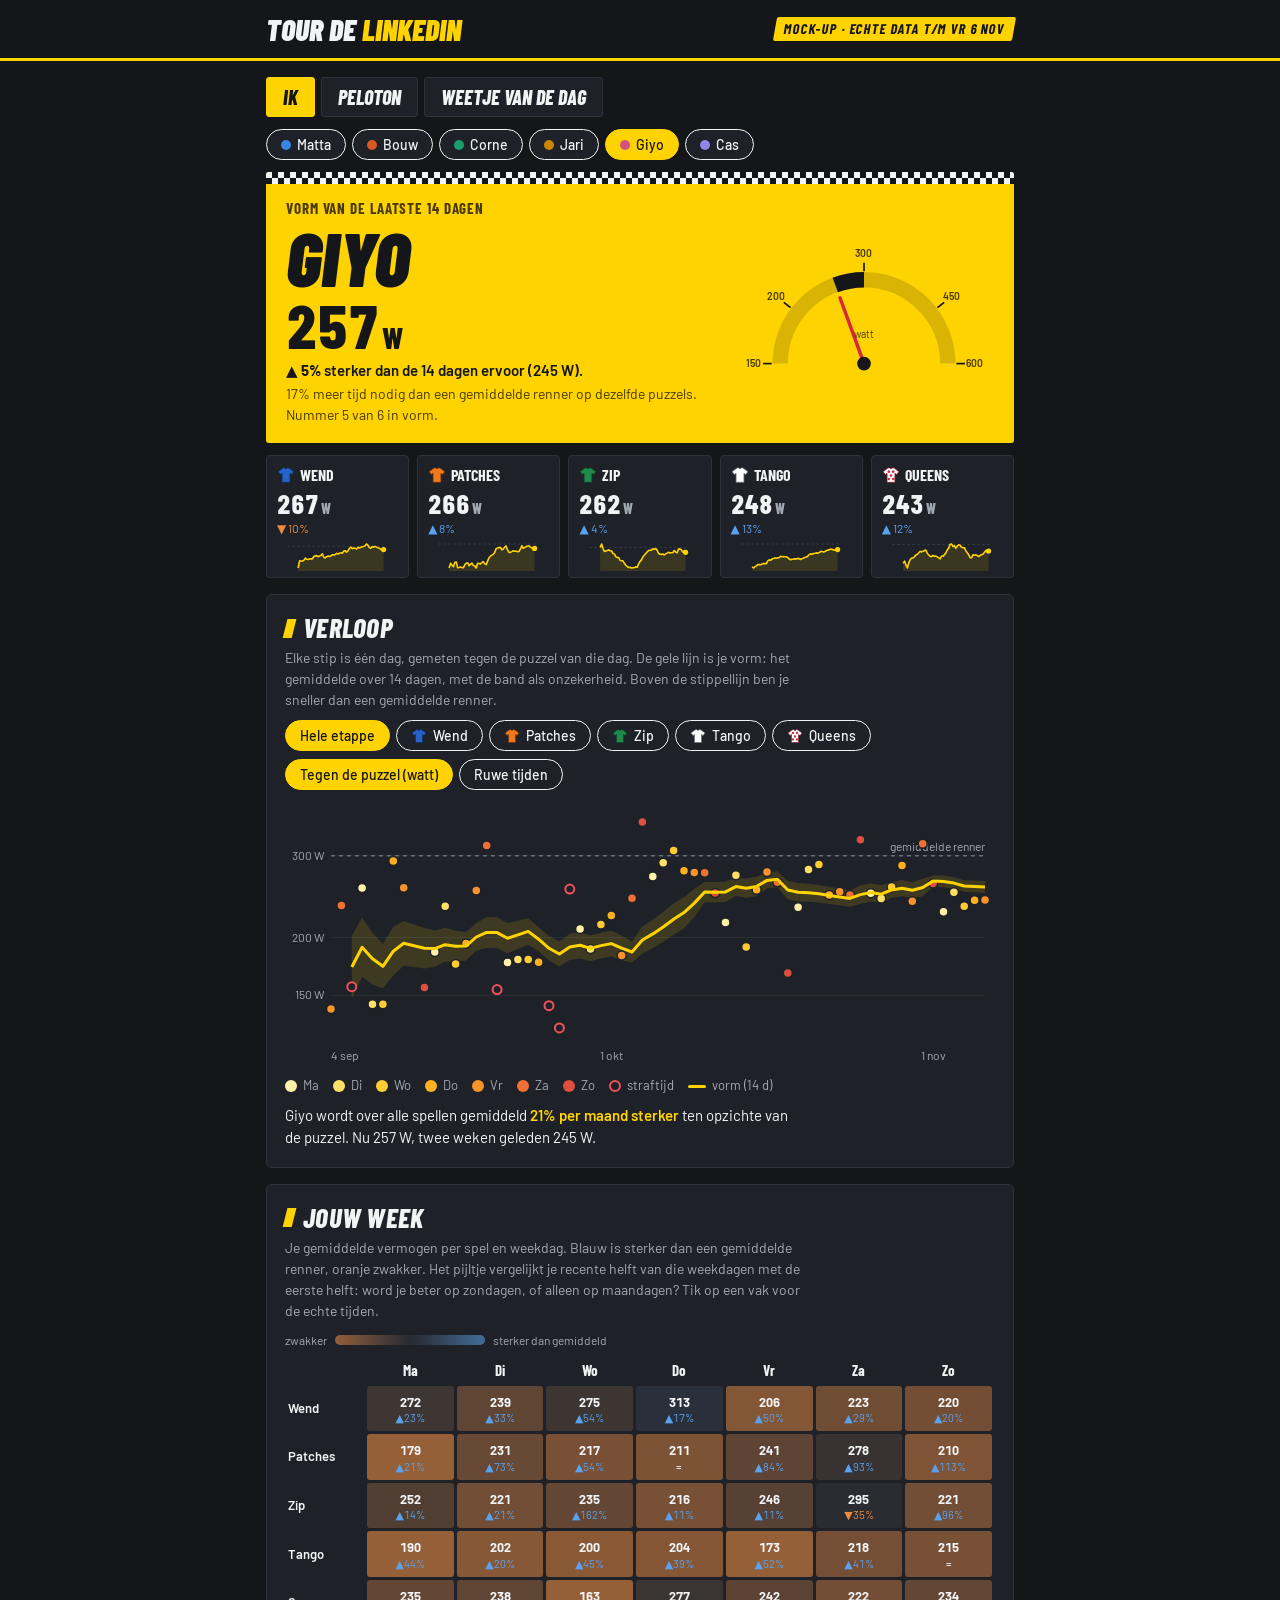
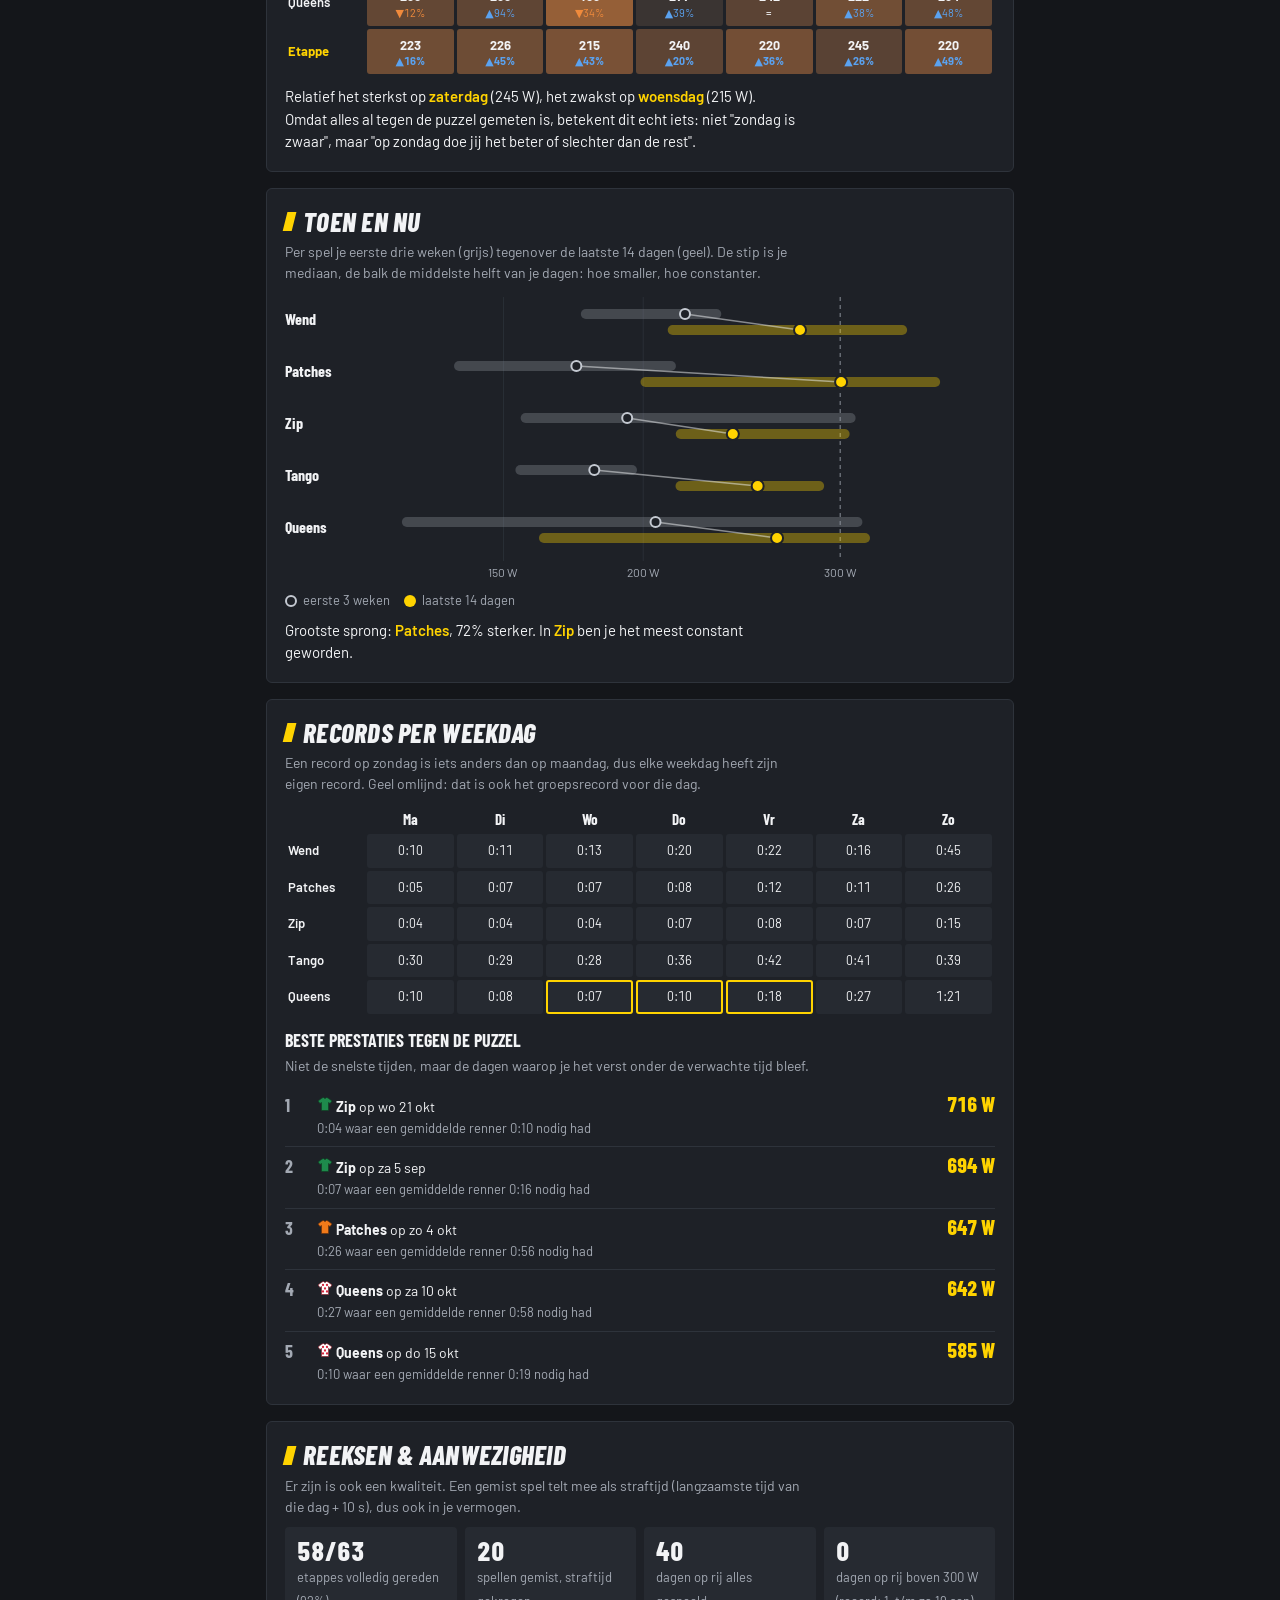
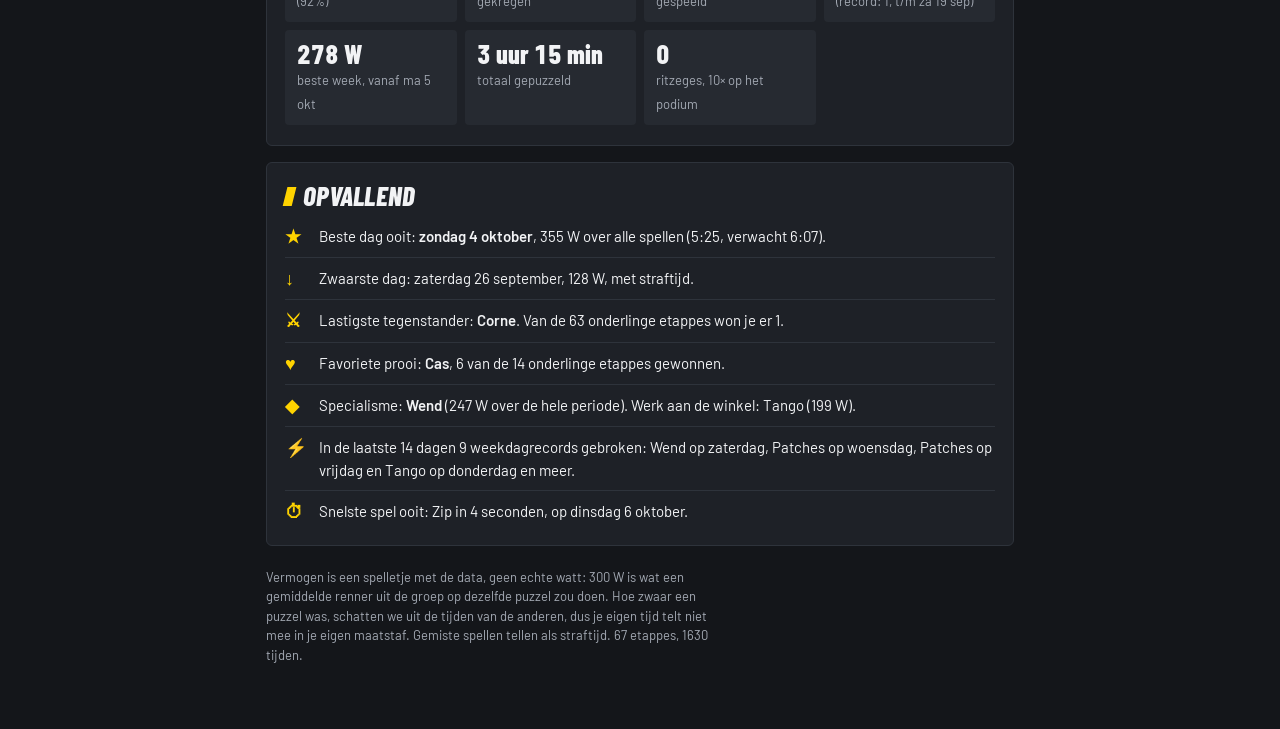
==== docs/mockup-statistieken.html @ a5e5fec1 "Mock-up persoonlijke statistieken en weetje van de dag Klikbare mock-up op de echte scores: vorm teg" ====
<!DOCTYPE html>
<html lang="nl">
<head>
<meta charset="utf-8">
<meta name="viewport" content="width=device-width,initial-scale=1,viewport-fit=cover">
<title>Tour de LinkedIn Statistieken</title>
<meta name="claude:viewport-fit-sides" content="cover">
<link rel="preconnect" href="https://fonts.googleapis.com">
<link rel="preconnect" href="https://fonts.gstatic.com" crossorigin>
<link href="https://fonts.googleapis.com/css2?family=Barlow+Condensed:ital,wght@0,500;0,700;0,800;1,800;1,900&family=Barlow:wght@400;500;600&display=swap" rel="stylesheet">
<style>
/* Layout: tv-uitzending van een grote ronde, één smalle kolom zoals het dashboard; het vermogen (watt) is de rode draad. */
:root{
  --geel:#FFD300; --geel-d:#4A3A00; --geel-zacht:rgba(255,211,0,.16);
  --asfalt:#F2F3F5; --inkt:#14161A; --pagina:#14161A; --wit:#1E2127; --wit-2:#262A31; --lijn:#2E333B; --sub:#A3A9B3;
  --blauw:#5AA2F0; --oranje:#F08A3C; --rood:#F0525A;
  --cond:'Barlow Condensed','Arial Narrow',sans-serif; --tekst:Barlow,system-ui,sans-serif;
  color-scheme:dark;
}
*{box-sizing:border-box}
body{margin:0;background:var(--pagina);color:var(--asfalt);font:16px/1.5 var(--tekst)}
button,select{font:inherit;color:inherit}
:focus-visible{outline:3px solid var(--blauw);outline-offset:2px}
.omroep{background:var(--inkt);border-bottom:3px solid var(--geel)}
.omroep-in,.wrap{max-width:780px;margin:0 auto;padding-left:max(16px,env(safe-area-inset-left,0px));padding-right:max(16px,env(safe-area-inset-right,0px))}
.omroep-in{display:flex;justify-content:space-between;align-items:center;gap:10px;flex-wrap:wrap;padding-block:14px}
.merk{font:900 italic 30px/1 var(--cond);margin:0;text-transform:uppercase}
.merk em{color:var(--geel);font-style:inherit}
.mock{font:700 14px/1 var(--cond);letter-spacing:.06em;text-transform:uppercase;color:var(--inkt);background:var(--geel);padding:5px 9px;border-radius:2px;transform:skewX(-10deg)}
.wrap{padding-block:16px 64px}
.hoofdtabs{display:flex;gap:6px;flex-wrap:wrap;margin-bottom:12px}
.hoofdtabs button{font:800 italic 20px/1 var(--cond);text-transform:uppercase;padding:9px 16px;border-radius:3px;border:1.5px solid var(--lijn);background:var(--wit);cursor:pointer}
.hoofdtabs button[aria-selected="true"]{background:var(--geel);border-color:var(--geel);color:var(--inkt)}
.hoofdtabs button:hover{border-color:var(--geel)}
.tabs{display:flex;gap:6px;flex-wrap:wrap;margin:4px 0 8px}
.tabs button{border:1.5px solid var(--asfalt);background:var(--wit);border-radius:20px;padding:4px 14px;cursor:pointer;font-weight:500;font-size:14px;display:inline-flex;align-items:center;gap:6px}
.tabs button[aria-pressed="true"]{background:var(--geel);border-color:var(--geel);color:var(--inkt)}
.tabs button:hover{border-color:var(--geel)}
.tabs .sw{width:10px;height:10px;border-radius:50%;display:inline-block}
.uitleg{background:var(--wit-2);border-left:4px solid var(--geel);padding:10px 14px;font-size:14px;color:var(--asfalt);margin:0 0 4px;border-radius:0 4px 4px 0}
.uitleg b{color:var(--geel)}
section{background:var(--wit);border:1px solid var(--lijn);border-radius:6px;padding:18px 18px 12px;margin-top:16px;min-width:0}
section h2{font:800 italic 27px/1.05 var(--cond);margin:0 0 6px;text-transform:uppercase;letter-spacing:.01em;text-wrap:balance}
section h2::before{content:"";display:inline-block;width:9px;height:.72em;background:var(--geel);margin-right:9px;transform:skewX(-14deg)}
.toel{color:var(--sub);font-size:14px;margin:0 0 10px;max-width:66ch}
.conclusie{font-size:15px;margin:8px 0 6px;max-width:64ch}
.conclusie b{color:var(--geel);font-weight:600}
.scroll{overflow-x:auto;margin-bottom:8px}
.num{font-variant-numeric:tabular-nums}

/* vermogensmeter */
.hero{background:var(--geel);color:var(--inkt);border-radius:3px;overflow:hidden;margin-top:12px}
.finish{height:12px;background:repeating-conic-gradient(var(--inkt) 0 25%,#F2F3F5 0 50%) 0 0/12px 12px}
.hero-in{display:grid;grid-template-columns:minmax(0,1fr) minmax(0,260px);gap:6px 18px;padding:16px 20px 18px;align-items:center}
.hero .eyebrow{font:700 15px/1.1 var(--cond);letter-spacing:.06em;text-transform:uppercase;margin:0;color:var(--geel-d)}
.hero .naam{font:900 italic clamp(44px,10vw,76px)/.9 var(--cond);text-transform:uppercase;margin:6px 0 4px}
.hero .watt{font:800 clamp(40px,9vw,60px)/1 var(--cond);font-variant-numeric:tabular-nums}
.hero .watt small{font-size:.5em;margin-left:3px}
.hero .delta{font-weight:600;font-size:15px;margin:4px 0 0}
.hero .delta b{font-weight:700}
.hero .rang{font-size:14px;margin:2px 0 0;color:var(--geel-d)}
.meter{width:100%;height:auto;display:block}
.spellen{display:grid;grid-template-columns:repeat(5,minmax(0,1fr));gap:8px;margin-top:12px}
.spelkaart{background:var(--wit);border:1px solid var(--lijn);border-radius:4px;padding:10px 10px 6px;min-width:0;cursor:pointer;text-align:left}
.spelkaart:hover,.spelkaart[aria-pressed="true"]{border-color:var(--geel)}
.spelkaart .sk-kop{display:flex;align-items:center;gap:5px;font:700 16px/1 var(--cond);text-transform:uppercase}
.spelkaart .sk-w{font:800 26px/1.1 var(--cond);font-variant-numeric:tabular-nums;margin-top:6px}
.spelkaart .sk-w small{font-size:14px;color:var(--sub);margin-left:2px}
.spelkaart .sk-d{font-size:12px;color:var(--sub);white-space:nowrap}
.spelkaart svg.spark{display:block;width:100%;height:30px;margin-top:4px}
.op{color:var(--blauw)} .neer{color:var(--oranje)}

/* grafiek */
.grafiek{position:relative}
.grafiek svg{display:block;touch-action:pan-y}
.as text,.grafiek text{font-family:var(--tekst);font-size:12px;fill:var(--sub)}
.legenda{display:flex;flex-wrap:wrap;gap:6px 14px;font-size:13px;margin:8px 0 2px;color:var(--sub)}
.legenda span{display:inline-flex;align-items:center;gap:6px}
.legenda i{display:inline-block;width:12px;height:12px;border-radius:50%}
.legenda i.lijn{width:18px;height:3px;border-radius:2px}
.legenda i.ring{background:transparent;border:2px solid var(--rood)}
.tip{position:fixed;z-index:20;pointer-events:none;background:#0B0C0E;border:1px solid var(--lijn);border-radius:4px;padding:8px 10px;font-size:13px;line-height:1.4;max-width:240px;box-shadow:0 6px 20px rgba(0,0,0,.5)}
.tip b{font-weight:600;color:var(--asfalt)}
.tip .t-k{font:700 15px/1.1 var(--cond);text-transform:uppercase;color:var(--geel);display:block;margin-bottom:2px}
.tip .t-s{color:var(--sub)}

/* tabellen */
.tbl{width:100%;min-width:480px;border-collapse:separate;border-spacing:3px;table-layout:fixed;font-size:13px;font-variant-numeric:tabular-nums}
.tbl th{font:700 15px/1.1 var(--cond);padding:4px 2px;text-align:center}
.tbl th small{display:block;font:400 11px/1.3 var(--tekst);color:var(--sub)}
.tbl td{padding:7px 2px;text-align:center;border-radius:3px;background:var(--wit-2)}
.tbl td:first-child,.tbl th:first-child{text-align:left;width:76px;font-weight:600;background:none;padding-left:0}
.tbl td .pijl{display:block;font-size:11px;line-height:1.1}
.tbl tr.som td{font-weight:700}
.tbl tr.som td:first-child{color:var(--geel)}
.tbl td.ster{box-shadow:inset 0 0 0 2px var(--geel)}
.tbl td.leeg{color:var(--sub);background:transparent}
.schaal{display:flex;align-items:center;gap:8px;font-size:12px;color:var(--sub);margin:4px 0 6px;flex-wrap:wrap}
.schaal .balk{width:150px;height:10px;border-radius:5px;background:linear-gradient(90deg,color-mix(in srgb,var(--oranje) 55%,var(--wit-2)),var(--wit-2),color-mix(in srgb,var(--blauw) 55%,var(--wit-2)))}
.lijst{list-style:none;margin:0;padding:0}
.lijst li{display:grid;grid-template-columns:22px minmax(0,1fr) auto;gap:10px;align-items:baseline;padding:8px 0;border-top:1px solid var(--lijn);font-size:14px}
.lijst li:first-child{border-top:0}
.lijst .pos{font:700 18px/1 var(--cond);color:var(--sub)}
.lijst .w{font:800 20px/1 var(--cond);font-variant-numeric:tabular-nums;color:var(--geel)}
.lijst .s{color:var(--sub);font-size:13px}
.tegels{display:grid;grid-template-columns:repeat(auto-fit,minmax(150px,1fr));gap:8px;margin-bottom:8px}
.tegel{background:var(--wit-2);border-radius:4px;padding:10px 12px}
.tegel b{display:block;font:800 26px/1.05 var(--cond);font-variant-numeric:tabular-nums}
.tegel span{font-size:13px;color:var(--sub)}
.feit{padding:9px 0;border-top:1px solid var(--lijn);font-size:15px;display:grid;grid-template-columns:26px minmax(0,1fr);gap:8px}
.feit:first-of-type{border-top:0}
.feit .ic{font:800 18px/1.3 var(--cond);color:var(--geel)}
.feit b{font-weight:600}

/* peloton */
.vorm-rij{display:grid;grid-template-columns:22px 40px minmax(0,1fr) 110px 74px;gap:10px;align-items:center;padding:8px 0;border-top:1px solid var(--lijn)}
.vorm-rij:first-of-type{border-top:0}
.vorm-rij .pos{font:700 20px/1 var(--cond);color:var(--sub);text-align:center}
.vorm-rij .nm{font-weight:600;min-width:0}
.vorm-rij .nm small{display:block;color:var(--sub);font-weight:400;font-size:12px}
.vorm-rij .w{font:800 22px/1 var(--cond);text-align:right;font-variant-numeric:tabular-nums}
.vorm-rij .w small{display:block;font:500 12px/1.4 var(--tekst)}
.vorm-rij svg{width:110px;height:28px;display:block}
.bib{position:relative;width:40px;height:30px;border-radius:2px;background:#F2F3F5;color:var(--inkt);display:flex;align-items:center;justify-content:center;font:800 18px/1 var(--cond)}
.bib::before,.bib::after{content:"";position:absolute;top:3px;width:3px;height:3px;border-radius:50%;background:#8A9099}
.bib::before{left:3px}.bib::after{right:3px}
.kal{border-spacing:3px;border-collapse:separate;font-size:11px;font-variant-numeric:tabular-nums;margin:0 auto 0 0}
.kal th{font:700 14px/1 var(--cond);color:var(--sub);padding:2px 0;width:60px}
.kal th.wk{width:44px;text-align:left;font:500 11px/1 var(--tekst)}
.kal td{height:30px;text-align:center;border-radius:3px;color:var(--inkt);font-weight:600}
.kal td.x{background:transparent}
.verhuis{display:grid;grid-template-columns:repeat(auto-fit,minmax(200px,1fr));gap:8px}
.verhuis div{background:var(--wit-2);border-radius:4px;padding:10px 12px;font-size:14px}
.verhuis div b{display:block;font:700 17px/1.2 var(--cond);text-transform:uppercase}

/* weetje */
.wnav{display:flex;align-items:center;gap:6px;margin-bottom:12px;flex-wrap:wrap}
.wnav button{width:38px;height:38px;border:1.5px solid var(--asfalt);background:var(--wit);border-radius:4px;cursor:pointer;font-size:20px;line-height:1}
.wnav button:disabled{opacity:.3;cursor:default}
.wnav select{height:38px;border:1.5px solid var(--asfalt);background:var(--wit);border-radius:4px;padding:0 10px;font:700 17px var(--cond);max-width:100%}
.weetje{position:relative;background:var(--inkt);border:1px solid var(--lijn);border-radius:4px;overflow:hidden}
.weetje .w-band{display:flex;align-items:stretch}
.weetje .w-label{background:var(--geel);color:var(--inkt);font:900 italic 18px/1 var(--cond);text-transform:uppercase;padding:9px 18px 8px 16px;clip-path:polygon(0 0,100% 0,calc(100% - 12px) 100%,0 100%);letter-spacing:.03em}
.weetje .w-cat{align-self:center;font:700 14px/1 var(--cond);letter-spacing:.06em;text-transform:uppercase;color:var(--sub);padding:0 12px}
.weetje .w-tekst{font:700 clamp(24px,5.4vw,36px)/1.1 var(--cond);margin:14px 18px 10px;text-wrap:balance}
.weetje .w-tekst b{color:var(--geel);font-weight:800}
.weetje .w-zeld{display:flex;gap:8px;flex-wrap:wrap;margin:0 18px 16px}
.pill{font:700 14px/1 var(--cond);letter-spacing:.04em;text-transform:uppercase;padding:6px 10px;border-radius:20px;border:1.5px solid var(--geel);color:var(--geel)}
.pill.vol{background:var(--geel);color:var(--inkt)}
.zeldmeter{display:flex;gap:2px;align-items:flex-end;height:18px}
.zeldmeter i{width:5px;background:var(--lijn);border-radius:1px}
.zeldmeter i.aan{background:var(--geel)}
.ook{margin-top:12px}
.ook h3{font:700 16px/1 var(--cond);text-transform:uppercase;letter-spacing:.05em;color:var(--sub);margin:0 0 4px}
.cat-tbl{width:100%;border-collapse:collapse;font-size:14px;min-width:440px}
.cat-tbl th{font:700 14px/1.1 var(--cond);text-transform:uppercase;letter-spacing:.04em;color:var(--sub);text-align:left;padding:6px 6px 6px 0;border-bottom:1px solid var(--lijn)}
.cat-tbl td{padding:7px 6px 7px 0;border-bottom:1px solid var(--lijn);vertical-align:top}
.cat-tbl td.n{text-align:right;font-variant-numeric:tabular-nums;white-space:nowrap}
.cat-tbl .groep{font:700 12px/1 var(--cond);text-transform:uppercase;letter-spacing:.05em;color:var(--geel)}
.cat-tbl tr.nooit td{color:var(--sub)}
.huld{display:grid;grid-template-columns:minmax(0,1fr);gap:0;background:#0B0C0E;border-radius:4px;overflow:hidden;margin-top:8px}
.huld .h-baan{height:64px;background:linear-gradient(180deg,#1B1E23,#101215);position:relative}
.huld .h-baan::after{content:"";position:absolute;left:0;right:0;bottom:0;height:8px;background:repeating-conic-gradient(var(--inkt) 0 25%,#F2F3F5 0 50%) 0 0/8px 8px}
.huld .h-in{padding:12px 16px 14px}
.huld .h-k{font:700 13px/1 var(--cond);text-transform:uppercase;letter-spacing:.06em;color:var(--geel);margin:0 0 6px}
.huld p{margin:0;font:700 20px/1.2 var(--cond)}

footer{color:var(--sub);font-size:13px;margin-top:22px;max-width:66ch}
@media (max-width:620px){
  .hero-in{grid-template-columns:1fr}
  .meter{max-width:280px}
  .spellen{grid-template-columns:repeat(3,minmax(0,1fr))}
  .vorm-rij{grid-template-columns:22px 40px minmax(0,1fr) 64px}
  .vorm-rij svg{display:none}
}
@media (prefers-reduced-motion:no-preference){
  .teken{stroke-dasharray:1;stroke-dashoffset:1;animation:teken 1.1s ease-out .1s forwards}
  @keyframes teken{to{stroke-dashoffset:0}}
}
</style>

<header class="omroep"><div class="omroep-in"><p class="merk">Tour de <em>LinkedIn</em></p><span class="mock" id="mockLabel">Mock-up</span></div></header>
<div class="wrap">
  <nav class="hoofdtabs" role="tablist" aria-label="Onderdeel">
    <button role="tab" data-tab="ik" aria-selected="true">Ik</button>
    <button role="tab" data-tab="peloton" aria-selected="false">Peloton</button>
    <button role="tab" data-tab="weetje" aria-selected="false">Weetje van de dag</button>
  </nav>

  <div id="v-ik">
    <div class="tabs" id="spelerKeus" role="group" aria-label="Kies renner"></div>
    <div class="hero" id="hero"></div>
    <div class="spellen" id="spelKaarten"></div>
    <section id="s-verloop"></section>
    <section id="s-week"></section>
    <section id="s-toen"></section>
    <section id="s-records"></section>
    <section id="s-reeksen"></section>
    <section id="s-opvallend"></section>
  </div>

  <div id="v-peloton" hidden>
    <section id="p-vorm"></section>
    <section id="p-kal"></section>
    <section id="p-verhuis"></section>
  </div>

  <div id="v-weetje" hidden>
    <p class="uitleg">Dit komt op de <b>Tour-pagina</b> naast de uitslag van de dag, en als laatste scène van de huldiging. Blader door de etappes om te zien wat er elke dag uit was gekomen.</p>
    <section id="w-dag"></section>
    <section id="w-cat"></section>
  </div>

  <footer id="voet"></footer>
</div>
<div class="tip" id="tip" hidden></div>

<script type="text/plain" id="scores">Datum,Speler,Spel,Tijd,IngevoerdOp
2026-08-31,Matta,Wend,6,
2026-08-31,Bouw,Wend,7,
2026-08-31,Corne,Wend,11,
2026-08-31,Jari,Wend,17,
2026-08-31,Matta,Zip,4,
2026-08-31,Bouw,Zip,5,
2026-08-31,Corne,Zip,5,
2026-08-31,Jari,Zip,7,
2026-08-31,Matta,Patches,8,
2026-08-31,Bouw,Patches,3,
2026-08-31,Corne,Patches,4,
2026-08-31,Jari,Patches,7,
2026-08-31,Matta,Tango,33,
2026-08-31,Bouw,Tango,33,
2026-08-31,Corne,Tango,26,
2026-08-31,Jari,Tango,47,
2026-08-31,Matta,Queens,16,
2026-08-31,Bouw,Queens,7,
2026-08-31,Corne,Queens,7,
2026-08-31,Jari,Queens,9,
2026-09-01,Matta,Wend,13,
2026-09-01,Bouw,Wend,11,
2026-09-01,Corne,Wend,13,
2026-09-01,Jari,Wend,23,
2026-09-01,Matta,Zip,8,
2026-09-01,Bouw,Zip,7,
2026-09-01,Corne,Zip,8,
2026-09-01,Jari,Zip,7,
2026-09-01,Matta,Patches,3,
2026-09-01,Bouw,Patches,4,
2026-09-01,Corne,Patches,4,
2026-09-01,Jari,Patches,4,
2026-09-01,Matta,Tango,27,
2026-09-01,Bouw,Tango,30,
2026-09-01,Corne,Tango,31,
2026-09-01,Jari,Tango,74,
2026-09-01,Matta,Queens,37,
2026-09-01,Bouw,Queens,6,
2026-09-01,Corne,Queens,12,
2026-09-01,Jari,Queens,11,
2026-09-02,Matta,Wend,22,
2026-09-02,Bouw,Wend,16,
2026-09-02,Corne,Wend,32,
2026-09-02,Jari,Wend,47,
2026-09-02,Matta,Zip,23,
2026-09-02,Bouw,Zip,7,
2026-09-02,Corne,Zip,18,
2026-09-02,Jari,Zip,13,
2026-09-02,Matta,Patches,10,
2026-09-02,Bouw,Patches,8,
2026-09-02,Corne,Patches,6,
2026-09-02,Jari,Patches,15,
2026-09-02,Matta,Tango,20,
2026-09-02,Bouw,Tango,33,
2026-09-02,Corne,Tango,24,
2026-09-02,Jari,Tango,45,
2026-09-02,Matta,Queens,23,
2026-09-02,Bouw,Queens,18,
2026-09-02,Corne,Queens,18,
2026-09-02,Jari,Queens,27,
2026-09-03,Matta,Wend,35,
2026-09-03,Bouw,Wend,90,
2026-09-03,Corne,Wend,49,
2026-09-03,Jari,Wend,13,
2026-09-03,Matta,Zip,12,
2026-09-03,Bouw,Zip,8,
2026-09-03,Corne,Zip,16,
2026-09-03,Jari,Zip,11,
2026-09-03,Matta,Patches,12,
2026-09-03,Bouw,Patches,12,
2026-09-03,Corne,Patches,18,
2026-09-03,Jari,Patches,124,
2026-09-03,Matta,Tango,54,
2026-09-03,Bouw,Tango,37,
2026-09-03,Corne,Tango,31,
2026-09-03,Jari,Tango,49,
2026-09-03,Matta,Queens,57,
2026-09-03,Bouw,Queens,62,
2026-09-03,Corne,Queens,24,
2026-09-03,Jari,Queens,11,
2026-09-04,Matta,Wend,47,
2026-09-04,Bouw,Wend,15,
2026-09-04,Corne,Wend,51,
2026-09-04,Jari,Wend,40,
2026-09-04,Giyo,Wend,123,
2026-09-04,Matta,Zip,6,
2026-09-04,Bouw,Zip,28,
2026-09-04,Corne,Zip,23,
2026-09-04,Jari,Zip,17,
2026-09-04,Giyo,Zip,11,
2026-09-04,Matta,Patches,20,
2026-09-04,Bouw,Patches,17,
2026-09-04,Corne,Patches,14,
2026-09-04,Jari,Patches,33,
2026-09-04,Giyo,Patches,54,
2026-09-04,Matta,Tango,58,
2026-09-04,Bouw,Tango,54,
2026-09-04,Corne,Tango,23,
2026-09-04,Jari,Tango,50,
2026-09-04,Giyo,Tango,233,
2026-09-04,Matta,Queens,43,
2026-09-04,Bouw,Queens,19,
2026-09-04,Corne,Queens,40,
2026-09-04,Jari,Queens,41,
2026-09-04,Giyo,Queens,65,
2026-09-05,Matta,Wend,25,
2026-09-05,Bouw,Wend,26,
2026-09-05,Corne,Wend,16,
2026-09-05,Jari,Wend,61,
2026-09-05,Giyo,Wend,53,
2026-09-05,Matta,Zip,16,
2026-09-05,Bouw,Zip,7,
2026-09-05,Corne,Zip,11,
2026-09-05,Jari,Zip,44,
2026-09-05,Giyo,Zip,7,
2026-09-05,Matta,Patches,26,
2026-09-05,Bouw,Patches,84,
2026-09-05,Corne,Patches,23,
2026-09-05,Jari,Patches,106,
2026-09-05,Giyo,Patches,75,
2026-09-05,Matta,Tango,106,
2026-09-05,Bouw,Tango,105,
2026-09-05,Corne,Tango,25,
2026-09-05,Jari,Tango,45,
2026-09-05,Giyo,Tango,117,
2026-09-05,Matta,Queens,83,
2026-09-05,Bouw,Queens,25,
2026-09-05,Corne,Queens,41,
2026-09-05,Jari,Queens,51,
2026-09-05,Giyo,Queens,91,
2026-09-06,Matta,Wend,70,
2026-09-06,Bouw,Wend,109,
2026-09-06,Corne,Wend,55,
2026-09-06,Jari,Wend,55,
2026-09-06,Matta,Zip,20,
2026-09-06,Bouw,Zip,23,
2026-09-06,Corne,Zip,12,
2026-09-06,Jari,Zip,85,
2026-09-06,Matta,Patches,41,
2026-09-06,Bouw,Patches,47,
2026-09-06,Corne,Patches,24,
2026-09-06,Jari,Patches,85,
2026-09-06,Matta,Tango,50,
2026-09-06,Bouw,Tango,44,
2026-09-06,Corne,Tango,61,
2026-09-06,Jari,Tango,67,
2026-09-06,Matta,Queens,158,
2026-09-06,Bouw,Queens,52,
2026-09-06,Corne,Queens,61,
2026-09-06,Jari,Queens,82,
2026-09-07,Matta,Wend,16,
2026-09-07,Bouw,Wend,29,
2026-09-07,Corne,Wend,33,
2026-09-07,Jari,Wend,16,
2026-09-07,Giyo,Wend,19,
2026-09-07,Matta,Zip,15,
2026-09-07,Bouw,Zip,37,
2026-09-07,Corne,Zip,12,
2026-09-07,Jari,Zip,29,
2026-09-07,Giyo,Zip,15,
2026-09-07,Matta,Patches,22,
2026-09-07,Bouw,Patches,8,
2026-09-07,Corne,Patches,6,
2026-09-07,Jari,Patches,18,
2026-09-07,Giyo,Patches,15,
2026-09-07,Matta,Tango,33,
2026-09-07,Bouw,Tango,31,
2026-09-07,Corne,Tango,23,
2026-09-07,Jari,Tango,32,
2026-09-07,Giyo,Tango,85,
2026-09-07,Matta,Queens,15,
2026-09-07,Bouw,Queens,7,
2026-09-07,Corne,Queens,9,
2026-09-07,Jari,Queens,39,
2026-09-07,Giyo,Queens,21,
2026-09-08,Matta,Wend,27,
2026-09-08,Bouw,Wend,25,
2026-09-08,Corne,Wend,17,
2026-09-08,Jari,Wend,29,
2026-09-08,Giyo,Wend,44,
2026-09-08,Matta,Zip,5,
2026-09-08,Bouw,Zip,9,
2026-09-08,Corne,Zip,5,
2026-09-08,Jari,Zip,27,
2026-09-08,Giyo,Zip,16,
2026-09-08,Matta,Patches,11,
2026-09-08,Bouw,Patches,7,
2026-09-08,Corne,Patches,37,
2026-09-08,Jari,Patches,19,
2026-09-08,Giyo,Patches,37,
2026-09-08,Matta,Tango,35,
2026-09-08,Bouw,Tango,27,
2026-09-08,Corne,Tango,71,
2026-09-08,Jari,Tango,44,
2026-09-08,Giyo,Tango,85,
2026-09-08,Matta,Queens,17,
2026-09-08,Bouw,Queens,8,
2026-09-08,Corne,Queens,11,
2026-09-08,Jari,Queens,11,
2026-09-08,Giyo,Queens,41,
2026-09-09,Matta,Wend,27,
2026-09-09,Bouw,Wend,25,
2026-09-09,Corne,Wend,17,
2026-09-09,Jari,Wend,29,
2026-09-09,Giyo,Wend,44,
2026-09-09,Matta,Zip,5,
2026-09-09,Bouw,Zip,9,
2026-09-09,Corne,Zip,5,
2026-09-09,Jari,Zip,27,
2026-09-09,Giyo,Zip,16,
2026-09-09,Matta,Patches,11,
2026-09-09,Bouw,Patches,7,
2026-09-09,Corne,Patches,37,
2026-09-09,Jari,Patches,19,
2026-09-09,Giyo,Patches,37,
2026-09-09,Matta,Tango,35,
2026-09-09,Bouw,Tango,27,
2026-09-09,Corne,Tango,71,
2026-09-09,Jari,Tango,44,
2026-09-09,Giyo,Tango,85,
2026-09-09,Matta,Queens,17,
2026-09-09,Bouw,Queens,8,
2026-09-09,Corne,Queens,11,
2026-09-09,Jari,Queens,11,
2026-09-09,Giyo,Queens,41,
2026-09-10,Matta,Wend,33,
2026-09-10,Bouw,Wend,18,
2026-09-10,Corne,Wend,40,
2026-09-10,Jari,Wend,22,
2026-09-10,Giyo,Wend,39,
2026-09-10,Matta,Zip,7,
2026-09-10,Bouw,Zip,5,
2026-09-10,Corne,Zip,6,
2026-09-10,Jari,Zip,8,
2026-09-10,Giyo,Zip,7,
2026-09-10,Matta,Patches,13,
2026-09-10,Bouw,Patches,21,
2026-09-10,Corne,Patches,13,
2026-09-10,Jari,Patches,13,
2026-09-10,Giyo,Patches,13,
2026-09-10,Matta,Tango,46,
2026-09-10,Bouw,Tango,31,
2026-09-10,Corne,Tango,66,
2026-09-10,Jari,Tango,43,
2026-09-10,Giyo,Tango,80,
2026-09-10,Matta,Queens,25,
2026-09-10,Bouw,Queens,27,
2026-09-10,Corne,Queens,12,
2026-09-10,Jari,Queens,11,
2026-09-10,Giyo,Queens,12,
2026-09-11,Matta,Wend,33,
2026-09-11,Bouw,Wend,11,
2026-09-11,Corne,Wend,28,
2026-09-11,Jari,Wend,26,
2026-09-11,Giyo,Wend,22,
2026-09-11,Matta,Zip,18,
2026-09-11,Bouw,Zip,13,
2026-09-11,Corne,Zip,18,
2026-09-11,Jari,Zip,30,
2026-09-11,Giyo,Zip,20,
2026-09-11,Matta,Patches,26,
2026-09-11,Bouw,Patches,13,
2026-09-11,Corne,Patches,15,
2026-09-11,Jari,Patches,44,
2026-09-11,Giyo,Patches,37,
2026-09-11,Matta,Tango,51,
2026-09-11,Bouw,Tango,41,
2026-09-11,Corne,Tango,33,
2026-09-11,Jari,Tango,75,
2026-09-11,Giyo,Tango,108,
2026-09-11,Matta,Queens,34,
2026-09-11,Bouw,Queens,29,
2026-09-11,Corne,Queens,35,
2026-09-11,Jari,Queens,45,
2026-09-11,Giyo,Queens,30,
2026-09-13,Matta,Wend,81,
2026-09-13,Bouw,Wend,34,
2026-09-13,Corne,Wend,45,
2026-09-13,Jari,Wend,96,
2026-09-13,Giyo,Wend,127,
2026-09-13,Matta,Zip,29,
2026-09-13,Bouw,Zip,6,
2026-09-13,Corne,Zip,23,
2026-09-13,Jari,Zip,28,
2026-09-13,Giyo,Zip,17,
2026-09-13,Matta,Patches,30,
2026-09-13,Bouw,Patches,13,
2026-09-13,Corne,Patches,24,
2026-09-13,Jari,Patches,14,
2026-09-13,Giyo,Patches,132,
2026-09-13,Matta,Tango,73,
2026-09-13,Bouw,Tango,56,
2026-09-13,Corne,Tango,34,
2026-09-13,Jari,Tango,50,
2026-09-13,Giyo,Tango,122,
2026-09-13,Matta,Queens,87,
2026-09-13,Bouw,Queens,159,
2026-09-13,Corne,Queens,70,
2026-09-13,Jari,Queens,94,
2026-09-13,Giyo,Queens,114,
2026-09-14,Matta,Wend,13,
2026-09-14,Bouw,Wend,9,
2026-09-14,Corne,Wend,12,
2026-09-14,Jari,Wend,6,
2026-09-14,Giyo,Wend,18,
2026-09-14,Matta,Zip,4,
2026-09-14,Bouw,Zip,5,
2026-09-14,Corne,Zip,5,
2026-09-14,Jari,Zip,5,
2026-09-14,Giyo,Zip,7,
2026-09-14,Matta,Patches,7,
2026-09-14,Bouw,Patches,5,
2026-09-14,Corne,Patches,7,
2026-09-14,Jari,Patches,7,
2026-09-14,Giyo,Patches,12,
2026-09-14,Matta,Tango,25,
2026-09-14,Bouw,Tango,26,
2026-09-14,Corne,Tango,22,
2026-09-14,Jari,Tango,48,
2026-09-14,Giyo,Tango,53,
2026-09-14,Matta,Queens,11,
2026-09-14,Bouw,Queens,6,
2026-09-14,Corne,Queens,8,
2026-09-14,Jari,Queens,7,
2026-09-14,Giyo,Queens,13,
2026-09-15,Matta,Wend,17,
2026-09-15,Bouw,Wend,14,
2026-09-15,Corne,Wend,25,
2026-09-15,Jari,Wend,12,
2026-09-15,Giyo,Wend,22,
2026-09-15,Matta,Zip,10,
2026-09-15,Bouw,Zip,9,
2026-09-15,Corne,Zip,10,
2026-09-15,Jari,Zip,13,
2026-09-15,Giyo,Zip,12,
2026-09-15,Matta,Patches,14,
2026-09-15,Bouw,Patches,9,
2026-09-15,Corne,Patches,8,
2026-09-15,Jari,Patches,11,
2026-09-15,Giyo,Patches,18,
2026-09-15,Matta,Tango,32,
2026-09-15,Bouw,Tango,49,
2026-09-15,Corne,Tango,32,
2026-09-15,Jari,Tango,52,
2026-09-15,Giyo,Tango,76,
2026-09-15,Matta,Queens,12,
2026-09-15,Bouw,Queens,7,
2026-09-15,Corne,Queens,9,
2026-09-15,Jari,Queens,20,
2026-09-15,Giyo,Queens,11,
2026-09-16,Matta,Wend,30,
2026-09-16,Bouw,Wend,20,
2026-09-16,Corne,Wend,26,
2026-09-16,Jari,Wend,47,
2026-09-16,Giyo,Wend,47,
2026-09-16,Matta,Zip,4,
2026-09-16,Bouw,Zip,3,
2026-09-16,Corne,Zip,4,
2026-09-16,Jari,Zip,6,
2026-09-16,Giyo,Zip,12,
2026-09-16,Matta,Patches,7,
2026-09-16,Bouw,Patches,7,
2026-09-16,Corne,Patches,12,
2026-09-16,Jari,Patches,16,
2026-09-16,Giyo,Patches,24,
2026-09-16,Matta,Tango,37,
2026-09-16,Bouw,Tango,29,
2026-09-16,Corne,Tango,30,
2026-09-16,Jari,Tango,63,
2026-09-16,Giyo,Tango,83,
2026-09-16,Matta,Queens,7,
2026-09-16,Bouw,Queens,7,
2026-09-16,Corne,Queens,7,
2026-09-16,Jari,Queens,14,
2026-09-16,Giyo,Queens,7,
2026-09-17,Matta,Wend,26,
2026-09-17,Bouw,Wend,38,
2026-09-17,Corne,Wend,47,
2026-09-17,Jari,Wend,88,
2026-09-17,Giyo,Wend,74,
2026-09-17,Matta,Zip,9,
2026-09-17,Bouw,Zip,15,
2026-09-17,Corne,Zip,11,
2026-09-17,Jari,Zip,29,
2026-09-17,Giyo,Zip,21,
2026-09-17,Matta,Patches,10,
2026-09-17,Bouw,Patches,10,
2026-09-17,Corne,Patches,12,
2026-09-17,Jari,Patches,29,
2026-09-17,Giyo,Patches,28,
2026-09-17,Matta,Tango,54,
2026-09-17,Bouw,Tango,23,
2026-09-17,Corne,Tango,20,
2026-09-17,Jari,Tango,40,
2026-09-17,Giyo,Tango,69,
2026-09-17,Matta,Queens,34,
2026-09-17,Bouw,Queens,13,
2026-09-17,Corne,Queens,28,
2026-09-17,Jari,Queens,30,
2026-09-17,Giyo,Queens,29,
2026-09-18,Matta,Wend,36,
2026-09-18,Bouw,Wend,28,
2026-09-18,Corne,Wend,39,
2026-09-18,Jari,Wend,60,
2026-09-18,Giyo,Wend,48,
2026-09-18,Matta,Zip,4,
2026-09-18,Bouw,Zip,3,
2026-09-18,Corne,Zip,4,
2026-09-18,Jari,Zip,7,
2026-09-18,Giyo,Zip,8,
2026-09-18,Matta,Patches,27,
2026-09-18,Bouw,Patches,15,
2026-09-18,Corne,Patches,25,
2026-09-18,Jari,Patches,25,
2026-09-18,Giyo,Patches,22,
2026-09-18,Matta,Tango,37,
2026-09-18,Bouw,Tango,54,
2026-09-18,Corne,Tango,26,
2026-09-18,Jari,Tango,61,
2026-09-18,Giyo,Tango,64,
2026-09-18,Matta,Queens,79,
2026-09-18,Bouw,Queens,130,
2026-09-18,Corne,Queens,51,
2026-09-18,Jari,Queens,31,
2026-09-18,Giyo,Queens,63,
2026-09-19,Matta,Wend,51,
2026-09-19,Bouw,Wend,33,
2026-09-19,Corne,Wend,25,
2026-09-19,Jari,Wend,53,
2026-09-19,Giyo,Wend,55,
2026-09-19,Matta,Zip,36,
2026-09-19,Bouw,Zip,90,
2026-09-19,Corne,Zip,15,
2026-09-19,Jari,Zip,14,
2026-09-19,Giyo,Zip,18,
2026-09-19,Matta,Patches,60,
2026-09-19,Bouw,Patches,30,
2026-09-19,Corne,Patches,35,
2026-09-19,Jari,Patches,28,
2026-09-19,Giyo,Patches,33,
2026-09-19,Matta,Tango,38,
2026-09-19,Bouw,Tango,71,
2026-09-19,Corne,Tango,26,
2026-09-19,Jari,Tango,74,
2026-09-19,Giyo,Tango,63,
2026-09-19,Matta,Queens,70,
2026-09-19,Bouw,Queens,25,
2026-09-19,Corne,Queens,39,
2026-09-19,Jari,Queens,62,
2026-09-19,Giyo,Queens,47,
2026-09-20,Matta,Wend,74,
2026-09-20,Bouw,Wend,60,
2026-09-20,Corne,Wend,82,
2026-09-20,Jari,Wend,109,
2026-09-20,Giyo,Wend,118,
2026-09-20,Matta,Zip,12,
2026-09-20,Bouw,Zip,8,
2026-09-20,Corne,Zip,11,
2026-09-20,Jari,Zip,26,
2026-09-20,Giyo,Zip,46,
2026-09-20,Matta,Patches,16,
2026-09-20,Bouw,Patches,22,
2026-09-20,Corne,Patches,18,
2026-09-20,Jari,Patches,44,
2026-09-20,Giyo,Patches,42,
2026-09-20,Matta,Tango,43,
2026-09-20,Bouw,Tango,33,
2026-09-20,Corne,Tango,24,
2026-09-20,Jari,Tango,42,
2026-09-20,Matta,Queens,111,
2026-09-20,Bouw,Queens,55,
2026-09-20,Corne,Queens,85,
2026-09-20,Jari,Queens,91,
2026-09-20,Giyo,Queens,215,
2026-09-21,Matta,Wend,30,
2026-09-21,Bouw,Wend,9,
2026-09-21,Corne,Wend,24,
2026-09-21,Jari,Wend,24,
2026-09-21,Giyo,Wend,27,
2026-09-21,Matta,Zip,4,
2026-09-21,Bouw,Zip,5,
2026-09-21,Corne,Zip,4,
2026-09-21,Jari,Zip,5,
2026-09-21,Giyo,Zip,10,
2026-09-21,Matta,Patches,4,
2026-09-21,Bouw,Patches,11,
2026-09-21,Corne,Patches,11,
2026-09-21,Jari,Patches,6,
2026-09-21,Giyo,Patches,24,
2026-09-21,Matta,Tango,43,
2026-09-21,Bouw,Tango,24,
2026-09-21,Corne,Tango,25,
2026-09-21,Jari,Tango,44,
2026-09-21,Giyo,Tango,57,
2026-09-21,Matta,Queens,13,
2026-09-21,Bouw,Queens,9,
2026-09-21,Corne,Queens,11,
2026-09-21,Jari,Queens,18,
2026-09-21,Giyo,Queens,14,
2026-09-22,Matta,Wend,31,
2026-09-22,Bouw,Wend,13,
2026-09-22,Corne,Wend,40,
2026-09-22,Jari,Wend,22,
2026-09-22,Giyo,Wend,33,
2026-09-22,Matta,Zip,16,
2026-09-22,Bouw,Zip,23,
2026-09-22,Corne,Zip,6,
2026-09-22,Jari,Zip,15,
2026-09-22,Giyo,Zip,26,
2026-09-22,Matta,Patches,17,
2026-09-22,Bouw,Patches,8,
2026-09-22,Corne,Patches,12,
2026-09-22,Jari,Patches,13,
2026-09-22,Giyo,Patches,18,
2026-09-22,Matta,Tango,22,
2026-09-22,Bouw,Tango,32,
2026-09-22,Corne,Tango,42,
2026-09-22,Jari,Tango,32,
2026-09-22,Giyo,Tango,53,
2026-09-22,Matta,Queens,21,
2026-09-22,Bouw,Queens,9,
2026-09-22,Corne,Queens,17,
2026-09-22,Jari,Queens,14,
2026-09-22,Giyo,Queens,40,
2026-09-23,Matta,Wend,31,
2026-09-23,Bouw,Wend,13,
2026-09-23,Corne,Wend,40,
2026-09-23,Jari,Wend,22,
2026-09-23,Giyo,Wend,33,
2026-09-23,Matta,Zip,16,
2026-09-23,Bouw,Zip,23,
2026-09-23,Corne,Zip,6,
2026-09-23,Jari,Zip,15,
2026-09-23,Giyo,Zip,26,
2026-09-23,Matta,Patches,17,
2026-09-23,Bouw,Patches,8,
2026-09-23,Corne,Patches,12,
2026-09-23,Jari,Patches,13,
2026-09-23,Giyo,Patches,18,
2026-09-23,Matta,Tango,22,
2026-09-23,Bouw,Tango,32,
2026-09-23,Corne,Tango,42,
2026-09-23,Jari,Tango,32,
2026-09-23,Giyo,Tango,53,
2026-09-23,Matta,Queens,21,
2026-09-23,Bouw,Queens,9,
2026-09-23,Corne,Queens,17,
2026-09-23,Jari,Queens,14,
2026-09-23,Giyo,Queens,40,
2026-09-24,Matta,Wend,48,
2026-09-24,Bouw,Wend,49,
2026-09-24,Corne,Wend,51,
2026-09-24,Jari,Wend,41,
2026-09-24,Giyo,Wend,33,
2026-09-24,Matta,Zip,5,
2026-09-24,Bouw,Zip,5,
2026-09-24,Corne,Zip,5,
2026-09-24,Jari,Zip,7,
2026-09-24,Giyo,Zip,14,
2026-09-24,Matta,Patches,18,
2026-09-24,Bouw,Patches,30,
2026-09-24,Corne,Patches,21,
2026-09-24,Jari,Patches,10,
2026-09-24,Giyo,Patches,37,
2026-09-24,Matta,Tango,29,
2026-09-24,Bouw,Tango,31,
2026-09-24,Corne,Tango,22,
2026-09-24,Jari,Tango,47,
2026-09-24,Giyo,Tango,56,
2026-09-24,Matta,Queens,52,
2026-09-24,Bouw,Queens,29,
2026-09-24,Corne,Queens,49,
2026-09-24,Jari,Queens,18,
2026-09-24,Giyo,Queens,100,
2026-09-25,Matta,Wend,41,
2026-09-25,Bouw,Wend,57,
2026-09-25,Corne,Wend,42,
2026-09-25,Jari,Wend,48,
2026-09-25,Giyo,Wend,200,
2026-09-25,Matta,Zip,18,
2026-09-25,Bouw,Zip,6,
2026-09-25,Corne,Zip,19,
2026-09-25,Jari,Zip,24,
2026-09-25,Matta,Patches,17,
2026-09-25,Bouw,Patches,12,
2026-09-25,Corne,Patches,14,
2026-09-25,Jari,Patches,14,
2026-09-25,Matta,Tango,32,
2026-09-25,Bouw,Tango,34,
2026-09-25,Corne,Tango,23,
2026-09-25,Jari,Tango,56,
2026-09-25,Matta,Queens,96,
2026-09-25,Bouw,Queens,62,
2026-09-25,Corne,Queens,39,
2026-09-25,Jari,Queens,89,
2026-09-26,Matta,Wend,41,
2026-09-26,Bouw,Wend,26,
2026-09-26,Corne,Wend,51,
2026-09-26,Jari,Wend,85,
2026-09-26,Matta,Zip,14,
2026-09-26,Bouw,Zip,7,
2026-09-26,Corne,Zip,31,
2026-09-26,Jari,Zip,20,
2026-09-26,Matta,Patches,32,
2026-09-26,Bouw,Patches,7,
2026-09-26,Corne,Patches,13,
2026-09-26,Jari,Patches,79,
2026-09-26,Matta,Tango,32,
2026-09-26,Bouw,Tango,28,
2026-09-26,Corne,Tango,24,
2026-09-26,Jari,Tango,40,
2026-09-26,Matta,Queens,139,
2026-09-26,Bouw,Queens,90,
2026-09-26,Corne,Queens,24,
2026-09-26,Jari,Queens,30,
2026-09-27,Bouw,Wend,83,
2026-09-27,Corne,Wend,65,
2026-09-27,Bouw,Zip,18,
2026-09-27,Corne,Zip,15,
2026-09-27,Bouw,Patches,81,
2026-09-27,Corne,Patches,70,
2026-09-27,Bouw,Tango,30,
2026-09-27,Corne,Tango,32,
2026-09-27,Bouw,Queens,89,
2026-09-27,Corne,Queens,48,
2026-09-28,Matta,Wend,16,
2026-09-28,Bouw,Wend,16,
2026-09-28,Corne,Wend,11,
2026-09-28,Jari,Wend,21,
2026-09-28,Giyo,Wend,21,
2026-09-28,Matta,Zip,5,
2026-09-28,Bouw,Zip,7,
2026-09-28,Corne,Zip,4,
2026-09-28,Jari,Zip,5,
2026-09-28,Giyo,Zip,7,
2026-09-28,Matta,Patches,10,
2026-09-28,Bouw,Patches,7,
2026-09-28,Corne,Patches,9,
2026-09-28,Jari,Patches,9,
2026-09-28,Giyo,Patches,18,
2026-09-28,Matta,Tango,40,
2026-09-28,Bouw,Tango,18,
2026-09-28,Corne,Tango,16,
2026-09-28,Jari,Tango,39,
2026-09-28,Giyo,Tango,61,
2026-09-28,Matta,Queens,12,
2026-09-28,Bouw,Queens,8,
2026-09-28,Corne,Queens,8,
2026-09-28,Jari,Queens,17,
2026-09-28,Giyo,Queens,10,
2026-09-29,Matta,Wend,37,
2026-09-29,Bouw,Wend,20,
2026-09-29,Corne,Wend,30,
2026-09-29,Jari,Wend,28,
2026-09-29,Giyo,Wend,49,
2026-09-29,Matta,Zip,5,
2026-09-29,Bouw,Zip,5,
2026-09-29,Corne,Zip,6,
2026-09-29,Jari,Zip,8,
2026-09-29,Giyo,Zip,9,
2026-09-29,Matta,Patches,14,
2026-09-29,Bouw,Patches,10,
2026-09-29,Corne,Patches,9,
2026-09-29,Jari,Patches,79,
2026-09-29,Giyo,Patches,36,
2026-09-29,Matta,Tango,41,
2026-09-29,Bouw,Tango,24,
2026-09-29,Corne,Tango,20,
2026-09-29,Jari,Tango,45,
2026-09-29,Giyo,Tango,53,
2026-09-29,Matta,Queens,19,
2026-09-29,Bouw,Queens,8,
2026-09-29,Corne,Queens,8,
2026-09-29,Jari,Queens,11,
2026-09-29,Giyo,Queens,16,
2026-09-30,Matta,Wend,20,
2026-09-30,Bouw,Wend,15,
2026-09-30,Corne,Wend,23,
2026-09-30,Jari,Wend,31,
2026-09-30,Giyo,Wend,25,
2026-09-30,Matta,Zip,19,
2026-09-30,Bouw,Zip,4,
2026-09-30,Corne,Zip,17,
2026-09-30,Jari,Zip,19,
2026-09-30,Giyo,Zip,33,
2026-09-30,Matta,Patches,19,
2026-09-30,Bouw,Patches,10,
2026-09-30,Corne,Patches,17,
2026-09-30,Jari,Patches,17,
2026-09-30,Giyo,Patches,22,
2026-09-30,Matta,Tango,33,
2026-09-30,Bouw,Tango,39,
2026-09-30,Corne,Tango,18,
2026-09-30,Jari,Tango,31,
2026-09-30,Giyo,Tango,67,
2026-09-30,Matta,Queens,20,
2026-09-30,Bouw,Queens,23,
2026-09-30,Corne,Queens,19,
2026-09-30,Jari,Queens,15,
2026-09-30,Giyo,Queens,14,
2026-10-01,Matta,Wend,33,
2026-10-01,Bouw,Wend,38,
2026-10-01,Corne,Wend,31,
2026-10-01,Jari,Wend,34,
2026-10-01,Giyo,Wend,30,
2026-10-01,Matta,Zip,13,
2026-10-01,Bouw,Zip,60,
2026-10-01,Corne,Zip,12,
2026-10-01,Jari,Zip,39,
2026-10-01,Giyo,Zip,34,
2026-10-01,Matta,Patches,17,
2026-10-01,Bouw,Patches,8,
2026-10-01,Corne,Patches,15,
2026-10-01,Jari,Patches,10,
2026-10-01,Giyo,Patches,17,
2026-10-01,Matta,Tango,40,
2026-10-01,Bouw,Tango,38,
2026-10-01,Corne,Tango,28,
2026-10-01,Jari,Tango,54,
2026-10-01,Giyo,Tango,83,
2026-10-01,Matta,Queens,83,
2026-10-01,Bouw,Queens,45,
2026-10-01,Corne,Queens,42,
2026-10-01,Jari,Queens,62,
2026-10-01,Giyo,Queens,89,
2026-10-02,Matta,Wend,18,
2026-10-02,Bouw,Wend,21,
2026-10-02,Corne,Wend,16,
2026-10-02,Jari,Wend,62,
2026-10-02,Giyo,Wend,32,
2026-10-02,Matta,Zip,36,
2026-10-02,Bouw,Zip,13,
2026-10-02,Corne,Zip,8,
2026-10-02,Jari,Zip,57,
2026-10-02,Giyo,Zip,31,
2026-10-02,Matta,Patches,30,
2026-10-02,Bouw,Patches,35,
2026-10-02,Corne,Patches,14,
2026-10-02,Jari,Patches,40,
2026-10-02,Giyo,Patches,64,
2026-10-02,Matta,Tango,45,
2026-10-02,Bouw,Tango,46,
2026-10-02,Corne,Tango,42,
2026-10-02,Jari,Tango,38,
2026-10-02,Giyo,Tango,92,
2026-10-02,Matta,Queens,37,
2026-10-02,Bouw,Queens,29,
2026-10-02,Corne,Queens,45,
2026-10-02,Jari,Queens,27,
2026-10-02,Giyo,Queens,58,
2026-10-03,Matta,Wend,35,
2026-10-03,Bouw,Wend,64,
2026-10-03,Corne,Wend,64,
2026-10-03,Jari,Wend,107,
2026-10-03,Giyo,Wend,76,
2026-10-03,Matta,Zip,9,
2026-10-03,Bouw,Zip,20,
2026-10-03,Corne,Zip,13,
2026-10-03,Jari,Zip,15,
2026-10-03,Giyo,Zip,10,
2026-10-03,Matta,Patches,26,
2026-10-03,Bouw,Patches,16,
2026-10-03,Corne,Patches,17,
2026-10-03,Jari,Patches,94,
2026-10-03,Giyo,Patches,33,
2026-10-03,Matta,Tango,27,
2026-10-03,Bouw,Tango,40,
2026-10-03,Corne,Tango,21,
2026-10-03,Jari,Tango,83,
2026-10-03,Giyo,Tango,94,
2026-10-03,Matta,Queens,60,
2026-10-03,Bouw,Queens,32,
2026-10-03,Corne,Queens,68,
2026-10-03,Jari,Queens,67,
2026-10-03,Giyo,Queens,82,
2026-10-04,Matta,Wend,48,
2026-10-04,Bouw,Wend,79,
2026-10-04,Corne,Wend,59,
2026-10-04,Jari,Wend,44,
2026-10-04,Giyo,Wend,45,
2026-10-04,Matta,Zip,42,
2026-10-04,Bouw,Zip,47,
2026-10-04,Corne,Zip,26,
2026-10-04,Jari,Zip,81,
2026-10-04,Giyo,Zip,41,
2026-10-04,Matta,Patches,43,
2026-10-04,Bouw,Patches,95,
2026-10-04,Corne,Patches,59,
2026-10-04,Jari,Patches,33,
2026-10-04,Giyo,Patches,26,
2026-10-04,Matta,Tango,61,
2026-10-04,Bouw,Tango,36,
2026-10-04,Corne,Tango,36,
2026-10-04,Jari,Tango,75,
2026-10-04,Giyo,Tango,110,
2026-10-04,Matta,Queens,99,
2026-10-04,Bouw,Queens,253,
2026-10-04,Corne,Queens,100,
2026-10-04,Jari,Queens,153,
2026-10-04,Giyo,Queens,103,
2026-10-05,Matta,Wend,13,
2026-10-05,Bouw,Wend,9,
2026-10-05,Corne,Wend,18,
2026-10-05,Jari,Wend,22,
2026-10-05,Giyo,Wend,26,
2026-10-05,Matta,Zip,10,
2026-10-05,Bouw,Zip,6,
2026-10-05,Corne,Zip,8,
2026-10-05,Jari,Zip,8,
2026-10-05,Giyo,Zip,7,
2026-10-05,Matta,Patches,5,
2026-10-05,Bouw,Patches,9,
2026-10-05,Corne,Patches,4,
2026-10-05,Jari,Patches,5,
2026-10-05,Giyo,Patches,5,
2026-10-05,Matta,Tango,27,
2026-10-05,Bouw,Tango,39,
2026-10-05,Corne,Tango,23,
2026-10-05,Jari,Tango,39,
2026-10-05,Giyo,Tango,40,
2026-10-05,Matta,Queens,11,
2026-10-05,Bouw,Queens,7,
2026-10-05,Corne,Queens,7,
2026-10-05,Jari,Queens,9,
2026-10-05,Giyo,Queens,10,
2026-10-06,Matta,Wend,14,
2026-10-06,Bouw,Wend,15,
2026-10-06,Corne,Wend,13,
2026-10-06,Giyo,Wend,13,
2026-10-06,Matta,Zip,4,
2026-10-06,Bouw,Zip,3,
2026-10-06,Corne,Zip,4,
2026-10-06,Giyo,Zip,4,
2026-10-06,Matta,Patches,5,
2026-10-06,Bouw,Patches,18,
2026-10-06,Corne,Patches,6,
2026-10-06,Giyo,Patches,7,
2026-10-06,Matta,Tango,35,
2026-10-06,Bouw,Tango,22,
2026-10-06,Corne,Tango,19,
2026-10-06,Giyo,Tango,41,
2026-10-06,Matta,Queens,5,
2026-10-06,Bouw,Queens,10,
2026-10-06,Corne,Queens,12,
2026-10-06,Giyo,Queens,12,
2026-10-07,Matta,Wend,45,
2026-10-07,Bouw,Wend,24,
2026-10-07,Corne,Wend,32,
2026-10-07,Giyo,Wend,39,
2026-10-07,Matta,Zip,10,
2026-10-07,Bouw,Zip,14,
2026-10-07,Corne,Zip,11,
2026-10-07,Giyo,Zip,7,
2026-10-07,Matta,Patches,15,
2026-10-07,Bouw,Patches,8,
2026-10-07,Corne,Patches,11,
2026-10-07,Giyo,Patches,11,
2026-10-07,Matta,Tango,29,
2026-10-07,Bouw,Tango,22,
2026-10-07,Corne,Tango,25,
2026-10-07,Giyo,Tango,42,
2026-10-07,Matta,Queens,42,
2026-10-07,Bouw,Queens,19,
2026-10-07,Corne,Queens,36,
2026-10-07,Giyo,Queens,39,
2026-10-08,Matta,Wend,16,
2026-10-08,Bouw,Wend,31,
2026-10-08,Corne,Wend,35,
2026-10-08,Giyo,Wend,22,
2026-10-08,Matta,Zip,5,
2026-10-08,Bouw,Zip,8,
2026-10-08,Corne,Zip,5,
2026-10-08,Giyo,Zip,9,
2026-10-08,Matta,Patches,21,
2026-10-08,Bouw,Patches,11,
2026-10-08,Corne,Patches,14,
2026-10-08,Giyo,Patches,22,
2026-10-08,Matta,Tango,27,
2026-10-08,Bouw,Tango,29,
2026-10-08,Corne,Tango,21,
2026-10-08,Giyo,Tango,47,
2026-10-08,Matta,Queens,53,
2026-10-08,Bouw,Queens,10,
2026-10-08,Corne,Queens,23,
2026-10-08,Giyo,Queens,16,
2026-10-09,Matta,Wend,29,
2026-10-09,Bouw,Wend,23,
2026-10-09,Corne,Wend,63,
2026-10-09,Giyo,Wend,57,
2026-10-09,Matta,Zip,13,
2026-10-09,Bouw,Zip,46,
2026-10-09,Corne,Zip,39,
2026-10-09,Giyo,Zip,37,
2026-10-09,Matta,Patches,10,
2026-10-09,Bouw,Patches,19,
2026-10-09,Corne,Patches,12,
2026-10-09,Giyo,Patches,13,
2026-10-09,Matta,Tango,49,
2026-10-09,Bouw,Tango,24,
2026-10-09,Corne,Tango,27,
2026-10-09,Giyo,Tango,51,
2026-10-09,Matta,Queens,21,
2026-10-09,Bouw,Queens,26,
2026-10-09,Corne,Queens,24,
2026-10-09,Giyo,Queens,18,
2026-10-10,Matta,Wend,38,
2026-10-10,Bouw,Wend,61,
2026-10-10,Corne,Wend,42,
2026-10-10,Giyo,Wend,82,
2026-10-10,Matta,Zip,8,
2026-10-10,Bouw,Zip,10,
2026-10-10,Corne,Zip,8,
2026-10-10,Giyo,Zip,12,
2026-10-10,Matta,Patches,20,
2026-10-10,Bouw,Patches,24,
2026-10-10,Corne,Patches,14,
2026-10-10,Giyo,Patches,20,
2026-10-10,Matta,Tango,38,
2026-10-10,Bouw,Tango,34,
2026-10-10,Corne,Tango,26,
2026-10-10,Giyo,Tango,62,
2026-10-10,Matta,Queens,25,
2026-10-10,Bouw,Queens,134,
2026-10-10,Corne,Queens,44,
2026-10-10,Giyo,Queens,27,
2026-10-11,Matta,Wend,47,
2026-10-11,Bouw,Wend,56,
2026-10-11,Corne,Wend,58,
2026-10-11,Giyo,Wend,122,
2026-10-11,Matta,Zip,11,
2026-10-11,Bouw,Zip,22,
2026-10-11,Corne,Zip,15,
2026-10-11,Giyo,Zip,15,
2026-10-11,Matta,Patches,19,
2026-10-11,Bouw,Patches,167,
2026-10-11,Corne,Patches,85,
2026-10-11,Giyo,Patches,54,
2026-10-11,Matta,Tango,38,
2026-10-11,Bouw,Tango,35,
2026-10-11,Corne,Tango,36,
2026-10-11,Giyo,Tango,71,
2026-10-11,Matta,Queens,62,
2026-10-11,Bouw,Queens,176,
2026-10-11,Corne,Queens,95,
2026-10-11,Giyo,Queens,120,
2026-10-12,Matta,Wend,14,
2026-10-12,Bouw,Wend,27,
2026-10-12,Corne,Wend,23,
2026-10-12,Giyo,Wend,15,
2026-10-12,Matta,Zip,13,
2026-10-12,Bouw,Zip,4,
2026-10-12,Corne,Zip,5,
2026-10-12,Giyo,Zip,8,
2026-10-12,Matta,Patches,5,
2026-10-12,Bouw,Patches,4,
2026-10-12,Corne,Patches,6,
2026-10-12,Giyo,Patches,9,
2026-10-12,Matta,Tango,35,
2026-10-12,Bouw,Tango,23,
2026-10-12,Corne,Tango,23,
2026-10-12,Giyo,Tango,43,
2026-10-12,Matta,Queens,11,
2026-10-12,Bouw,Queens,6,
2026-10-12,Corne,Queens,10,
2026-10-12,Giyo,Queens,28,
2026-10-13,Matta,Wend,17,
2026-10-13,Bouw,Wend,16,
2026-10-13,Corne,Wend,19,
2026-10-13,Giyo,Wend,11,
2026-10-13,Matta,Zip,6,
2026-10-13,Bouw,Zip,3,
2026-10-13,Corne,Zip,4,
2026-10-13,Giyo,Zip,7,
2026-10-13,Matta,Patches,8,
2026-10-13,Bouw,Patches,18,
2026-10-13,Corne,Patches,8,
2026-10-13,Giyo,Patches,20,
2026-10-13,Matta,Tango,49,
2026-10-13,Bouw,Tango,43,
2026-10-13,Corne,Tango,27,
2026-10-13,Giyo,Tango,59,
2026-10-13,Matta,Queens,22,
2026-10-13,Bouw,Queens,15,
2026-10-13,Corne,Queens,13,
2026-10-13,Giyo,Queens,14,
2026-10-14,Matta,Wend,17,
2026-10-14,Bouw,Wend,22,
2026-10-14,Corne,Wend,23,
2026-10-14,Giyo,Wend,13,
2026-10-14,Matta,Zip,4,
2026-10-14,Bouw,Zip,4,
2026-10-14,Corne,Zip,4,
2026-10-14,Giyo,Zip,6,
2026-10-14,Matta,Patches,8,
2026-10-14,Bouw,Patches,6,
2026-10-14,Corne,Patches,6,
2026-10-14,Giyo,Patches,25,
2026-10-14,Matta,Tango,29,
2026-10-14,Bouw,Tango,23,
2026-10-14,Corne,Tango,18,
2026-10-14,Giyo,Tango,37,
2026-10-14,Matta,Queens,16,
2026-10-14,Bouw,Queens,13,
2026-10-14,Corne,Queens,25,
2026-10-14,Giyo,Queens,47,
2026-10-15,Matta,Wend,17,
2026-10-15,Bouw,Wend,14,
2026-10-15,Corne,Wend,18,
2026-10-15,Giyo,Wend,29,
2026-10-15,Matta,Zip,40,
2026-10-15,Bouw,Zip,59,
2026-10-15,Corne,Zip,73,
2026-10-15,Giyo,Zip,106,
2026-10-15,Matta,Patches,8,
2026-10-15,Bouw,Patches,7,
2026-10-15,Corne,Patches,7,
2026-10-15,Giyo,Patches,8,
2026-10-15,Matta,Tango,42,
2026-10-15,Bouw,Tango,30,
2026-10-15,Corne,Tango,23,
2026-10-15,Giyo,Tango,58,
2026-10-15,Matta,Queens,29,
2026-10-15,Bouw,Queens,13,
2026-10-15,Corne,Queens,16,
2026-10-15,Giyo,Queens,10,
2026-10-16,Matta,Wend,37,
2026-10-16,Bouw,Wend,31,
2026-10-16,Corne,Wend,39,
2026-10-16,Giyo,Wend,38,
2026-10-16,Matta,Zip,10,
2026-10-16,Bouw,Zip,33,
2026-10-16,Corne,Zip,13,
2026-10-16,Giyo,Zip,19,
2026-10-16,Matta,Patches,11,
2026-10-16,Bouw,Patches,11,
2026-10-16,Corne,Patches,17,
2026-10-16,Giyo,Patches,15,
2026-10-16,Matta,Tango,33,
2026-10-16,Bouw,Tango,48,
2026-10-16,Corne,Tango,30,
2026-10-16,Giyo,Tango,62,
2026-10-16,Matta,Queens,72,
2026-10-16,Bouw,Queens,70,
2026-10-16,Corne,Queens,29,
2026-10-16,Giyo,Queens,52,
2026-10-17,Matta,Wend,62,
2026-10-17,Bouw,Wend,71,
2026-10-17,Corne,Wend,40,
2026-10-17,Giyo,Wend,73,
2026-10-17,Matta,Zip,13,
2026-10-17,Bouw,Zip,12,
2026-10-17,Corne,Zip,19,
2026-10-17,Giyo,Zip,21,
2026-10-17,Matta,Patches,6,
2026-10-17,Bouw,Patches,17,
2026-10-17,Corne,Patches,28,
2026-10-17,Giyo,Patches,11,
2026-10-17,Matta,Tango,36,
2026-10-17,Bouw,Tango,45,
2026-10-17,Corne,Tango,55,
2026-10-17,Giyo,Tango,53,
2026-10-17,Matta,Queens,28,
2026-10-17,Bouw,Queens,28,
2026-10-17,Corne,Queens,42,
2026-10-17,Giyo,Queens,58,
2026-10-18,Matta,Wend,52,
2026-10-18,Bouw,Wend,35,
2026-10-18,Corne,Wend,36,
2026-10-18,Giyo,Wend,51,
2026-10-18,Matta,Zip,13,
2026-10-18,Bouw,Zip,11,
2026-10-18,Corne,Zip,14,
2026-10-18,Giyo,Zip,45,
2026-10-18,Matta,Patches,25,
2026-10-18,Bouw,Patches,18,
2026-10-18,Corne,Patches,25,
2026-10-18,Giyo,Patches,50,
2026-10-18,Matta,Tango,39,
2026-10-18,Bouw,Tango,35,
2026-10-18,Corne,Tango,39,
2026-10-18,Giyo,Tango,64,
2026-10-18,Matta,Queens,73,
2026-10-18,Bouw,Queens,40,
2026-10-18,Corne,Queens,61,
2026-10-18,Giyo,Queens,97,
2026-10-19,Matta,Wend,23,
2026-10-19,Bouw,Wend,10,
2026-10-19,Corne,Wend,10,
2026-10-19,Jari,Wend,14,
2026-10-19,Giyo,Wend,10,
2026-10-19,Matta,Zip,3,
2026-10-19,Bouw,Zip,3,
2026-10-19,Corne,Zip,3,
2026-10-19,Jari,Zip,4,
2026-10-19,Giyo,Zip,4,
2026-10-19,Matta,Patches,8,
2026-10-19,Bouw,Patches,6,
2026-10-19,Corne,Patches,7,
2026-10-19,Jari,Patches,12,
2026-10-19,Giyo,Patches,17,
2026-10-19,Matta,Tango,28,
2026-10-19,Bouw,Tango,19,
2026-10-19,Corne,Tango,16,
2026-10-19,Jari,Tango,21,
2026-10-19,Giyo,Tango,30,
2026-10-19,Matta,Queens,21,
2026-10-19,Bouw,Queens,9,
2026-10-19,Corne,Queens,10,
2026-10-19,Jari,Queens,12,
2026-10-19,Giyo,Queens,19,
2026-10-20,Matta,Wend,17,
2026-10-20,Bouw,Wend,23,
2026-10-20,Corne,Wend,16,
2026-10-20,Jari,Wend,12,
2026-10-20,Giyo,Wend,20,
2026-10-20,Matta,Zip,9,
2026-10-20,Bouw,Zip,5,
2026-10-20,Corne,Zip,8,
2026-10-20,Jari,Zip,12,
2026-10-20,Giyo,Zip,9,
2026-10-20,Matta,Patches,13,
2026-10-20,Bouw,Patches,24,
2026-10-20,Corne,Patches,29,
2026-10-20,Jari,Patches,10,
2026-10-20,Giyo,Patches,15,
2026-10-20,Matta,Tango,21,
2026-10-20,Bouw,Tango,44,
2026-10-20,Corne,Tango,21,
2026-10-20,Jari,Tango,29,
2026-10-20,Giyo,Tango,29,
2026-10-20,Matta,Queens,21,
2026-10-20,Bouw,Queens,13,
2026-10-20,Corne,Queens,9,
2026-10-20,Jari,Queens,13,
2026-10-20,Giyo,Queens,19,
2026-10-21,Matta,Wend,31,
2026-10-21,Bouw,Wend,67,
2026-10-21,Corne,Wend,42,
2026-10-21,Jari,Wend,48,
2026-10-21,Giyo,Wend,36,
2026-10-21,Matta,Zip,11,
2026-10-21,Bouw,Zip,5,
2026-10-21,Corne,Zip,18,
2026-10-21,Jari,Zip,7,
2026-10-21,Giyo,Zip,4,
2026-10-21,Matta,Patches,14,
2026-10-21,Bouw,Patches,42,
2026-10-21,Corne,Patches,14,
2026-10-21,Jari,Patches,16,
2026-10-21,Giyo,Patches,13,
2026-10-21,Matta,Tango,19,
2026-10-21,Bouw,Tango,22,
2026-10-21,Corne,Tango,26,
2026-10-21,Jari,Tango,18,
2026-10-21,Giyo,Tango,28,
2026-10-21,Matta,Queens,10,
2026-10-21,Bouw,Queens,12,
2026-10-21,Corne,Queens,12,
2026-10-21,Jari,Queens,39,
2026-10-21,Giyo,Queens,75,
2026-10-22,Matta,Wend,45,
2026-10-22,Bouw,Wend,52,
2026-10-22,Corne,Wend,21,
2026-10-22,Jari,Wend,25,
2026-10-22,Giyo,Wend,20,
2026-10-22,Matta,Zip,7,
2026-10-22,Bouw,Zip,6,
2026-10-22,Corne,Zip,6,
2026-10-22,Jari,Zip,7,
2026-10-22,Giyo,Zip,14,
2026-10-22,Matta,Patches,15,
2026-10-22,Bouw,Patches,48,
2026-10-22,Corne,Patches,11,
2026-10-22,Jari,Patches,10,
2026-10-22,Giyo,Patches,17,
2026-10-22,Matta,Tango,27,
2026-10-22,Bouw,Tango,44,
2026-10-22,Corne,Tango,21,
2026-10-22,Jari,Tango,84,
2026-10-22,Giyo,Tango,52,
2026-10-22,Matta,Queens,28,
2026-10-22,Bouw,Queens,26,
2026-10-22,Corne,Queens,20,
2026-10-22,Jari,Queens,12,
2026-10-22,Giyo,Queens,37,
2026-10-23,Matta,Wend,30,
2026-10-23,Bouw,Wend,76,
2026-10-23,Corne,Wend,32,
2026-10-23,Jari,Wend,47,
2026-10-23,Giyo,Wend,55,
2026-10-23,Matta,Zip,14,
2026-10-23,Bouw,Zip,9,
2026-10-23,Corne,Zip,12,
2026-10-23,Jari,Zip,25,
2026-10-23,Giyo,Zip,10,
2026-10-23,Matta,Patches,15,
2026-10-23,Bouw,Patches,14,
2026-10-23,Corne,Patches,17,
2026-10-23,Jari,Patches,18,
2026-10-23,Giyo,Patches,18,
2026-10-23,Matta,Tango,59,
2026-10-23,Bouw,Tango,33,
2026-10-23,Corne,Tango,28,
2026-10-23,Jari,Tango,43,
2026-10-23,Giyo,Tango,63,
2026-10-23,Matta,Queens,67,
2026-10-23,Bouw,Queens,45,
2026-10-23,Corne,Queens,57,
2026-10-23,Jari,Queens,23,
2026-10-23,Giyo,Queens,80,
2026-10-24,Matta,Wend,11,
2026-10-24,Bouw,Wend,7,
2026-10-24,Corne,Wend,13,
2026-10-24,Jari,Wend,30,
2026-10-24,Giyo,Wend,16,
2026-10-24,Cas,Wend,14,
2026-10-24,Matta,Zip,40,
2026-10-24,Bouw,Zip,57,
2026-10-24,Corne,Zip,50,
2026-10-24,Jari,Zip,60,
2026-10-24,Giyo,Zip,52,
2026-10-24,Cas,Zip,77,
2026-10-24,Matta,Patches,24,
2026-10-24,Bouw,Patches,19,
2026-10-24,Corne,Patches,22,
2026-10-24,Jari,Patches,32,
2026-10-24,Giyo,Patches,21,
2026-10-24,Cas,Patches,17,
2026-10-24,Matta,Tango,47,
2026-10-24,Bouw,Tango,45,
2026-10-24,Corne,Tango,47,
2026-10-24,Jari,Tango,67,
2026-10-24,Giyo,Tango,69,
2026-10-24,Cas,Tango,81,
2026-10-24,Matta,Queens,39,
2026-10-24,Bouw,Queens,30,
2026-10-24,Corne,Queens,32,
2026-10-24,Jari,Queens,20,
2026-10-24,Giyo,Queens,71,
2026-10-24,Cas,Queens,72,
2026-10-25,Matta,Wend,55,
2026-10-25,Bouw,Wend,54,
2026-10-25,Corne,Wend,105,
2026-10-25,Jari,Wend,50,
2026-10-25,Giyo,Wend,56,
2026-10-25,Cas,Wend,45,
2026-10-25,Matta,Zip,25,
2026-10-25,Bouw,Zip,57,
2026-10-25,Corne,Zip,17,
2026-10-25,Jari,Zip,40,
2026-10-25,Giyo,Zip,20,
2026-10-25,Cas,Zip,41,
2026-10-25,Matta,Patches,119,
2026-10-25,Bouw,Patches,38,
2026-10-25,Corne,Patches,122,
2026-10-25,Jari,Patches,37,
2026-10-25,Giyo,Patches,61,
2026-10-25,Cas,Patches,38,
2026-10-25,Matta,Tango,30,
2026-10-25,Bouw,Tango,27,
2026-10-25,Corne,Tango,36,
2026-10-25,Jari,Tango,57,
2026-10-25,Giyo,Tango,39,
2026-10-25,Cas,Tango,40,
2026-10-25,Matta,Queens,105,
2026-10-25,Bouw,Queens,50,
2026-10-25,Corne,Queens,67,
2026-10-25,Jari,Queens,75,
2026-10-25,Giyo,Queens,81,
2026-10-25,Cas,Queens,90,
2026-10-26,Matta,Wend,22,
2026-10-26,Bouw,Wend,16,
2026-10-26,Corne,Wend,9,
2026-10-26,Jari,Wend,31,
2026-10-26,Giyo,Wend,21,
2026-10-26,Cas,Wend,21,
2026-10-26,Matta,Zip,4,
2026-10-26,Bouw,Zip,4,
2026-10-26,Corne,Zip,9,
2026-10-26,Jari,Zip,6,
2026-10-26,Giyo,Zip,8,
2026-10-26,Cas,Zip,7,
2026-10-26,Matta,Patches,9,
2026-10-26,Bouw,Patches,5,
2026-10-26,Corne,Patches,6,
2026-10-26,Jari,Patches,19,
2026-10-26,Giyo,Patches,13,
2026-10-26,Cas,Patches,9,
2026-10-26,Matta,Tango,34,
2026-10-26,Bouw,Tango,24,
2026-10-26,Corne,Tango,21,
2026-10-26,Jari,Tango,25,
2026-10-26,Giyo,Tango,34,
2026-10-26,Cas,Tango,26,
2026-10-26,Matta,Queens,31,
2026-10-26,Bouw,Queens,8,
2026-10-26,Corne,Queens,10,
2026-10-26,Jari,Queens,12,
2026-10-26,Giyo,Queens,11,
2026-10-26,Cas,Queens,17,
2026-10-27,Matta,Wend,26,
2026-10-27,Bouw,Wend,8,
2026-10-27,Corne,Wend,24,
2026-10-27,Jari,Wend,21,
2026-10-27,Giyo,Wend,36,
2026-10-27,Cas,Wend,25,
2026-10-27,Matta,Zip,5,
2026-10-27,Bouw,Zip,6,
2026-10-27,Corne,Zip,9,
2026-10-27,Jari,Zip,9,
2026-10-27,Giyo,Zip,9,
2026-10-27,Cas,Zip,6,
2026-10-27,Matta,Patches,15,
2026-10-27,Bouw,Patches,7,
2026-10-27,Corne,Patches,15,
2026-10-27,Jari,Patches,22,
2026-10-27,Giyo,Patches,9,
2026-10-27,Cas,Patches,9,
2026-10-27,Matta,Tango,30,
2026-10-27,Bouw,Tango,23,
2026-10-27,Corne,Tango,22,
2026-10-27,Jari,Tango,43,
2026-10-27,Giyo,Tango,53,
2026-10-27,Cas,Tango,30,
2026-10-27,Matta,Queens,9,
2026-10-27,Bouw,Queens,13,
2026-10-27,Corne,Queens,11,
2026-10-27,Jari,Queens,19,
2026-10-27,Giyo,Queens,13,
2026-10-27,Cas,Queens,26,
2026-10-28,Matta,Wend,27,
2026-10-28,Bouw,Wend,48,
2026-10-28,Corne,Wend,25,
2026-10-28,Jari,Wend,29,
2026-10-28,Giyo,Wend,25,
2026-10-28,Cas,Wend,29,
2026-10-28,Matta,Zip,8,
2026-10-28,Bouw,Zip,6,
2026-10-28,Corne,Zip,7,
2026-10-28,Jari,Zip,10,
2026-10-28,Giyo,Zip,10,
2026-10-28,Cas,Zip,9,
2026-10-28,Matta,Patches,7,
2026-10-28,Bouw,Patches,8,
2026-10-28,Corne,Patches,8,
2026-10-28,Jari,Patches,13,
2026-10-28,Giyo,Patches,9,
2026-10-28,Cas,Patches,9,
2026-10-28,Matta,Tango,33,
2026-10-28,Bouw,Tango,22,
2026-10-28,Corne,Tango,28,
2026-10-28,Jari,Tango,40,
2026-10-28,Giyo,Tango,31,
2026-10-28,Cas,Tango,27,
2026-10-28,Matta,Queens,13,
2026-10-28,Bouw,Queens,10,
2026-10-28,Corne,Queens,16,
2026-10-28,Jari,Queens,15,
2026-10-28,Giyo,Queens,30,
2026-10-28,Cas,Queens,25,
2026-10-29,Matta,Wend,29,
2026-10-29,Bouw,Wend,23,
2026-10-29,Corne,Wend,29,
2026-10-29,Jari,Wend,43,
2026-10-29,Giyo,Wend,23,
2026-10-29,Cas,Wend,35,
2026-10-29,Matta,Zip,20,
2026-10-29,Bouw,Zip,11,
2026-10-29,Corne,Zip,17,
2026-10-29,Jari,Zip,33,
2026-10-29,Giyo,Zip,13,
2026-10-29,Cas,Zip,17,
2026-10-29,Matta,Patches,31,
2026-10-29,Bouw,Patches,28,
2026-10-29,Corne,Patches,10,
2026-10-29,Jari,Patches,10,
2026-10-29,Giyo,Patches,46,
2026-10-29,Cas,Patches,16,
2026-10-29,Matta,Tango,23,
2026-10-29,Bouw,Tango,28,
2026-10-29,Corne,Tango,24,
2026-10-29,Jari,Tango,58,
2026-10-29,Giyo,Tango,36,
2026-10-29,Cas,Tango,28,
2026-10-29,Matta,Queens,11,
2026-10-29,Bouw,Queens,11,
2026-10-29,Corne,Queens,19,
2026-10-29,Jari,Queens,11,
2026-10-29,Giyo,Queens,12,
2026-10-29,Cas,Queens,36,
2026-10-30,Matta,Wend,35,
2026-10-30,Bouw,Wend,34,
2026-10-30,Corne,Wend,36,
2026-10-30,Jari,Wend,42,
2026-10-30,Giyo,Wend,55,
2026-10-30,Cas,Wend,46,
2026-10-30,Matta,Zip,13,
2026-10-30,Bouw,Zip,11,
2026-10-30,Corne,Zip,20,
2026-10-30,Jari,Zip,11,
2026-10-30,Giyo,Zip,32,
2026-10-30,Cas,Zip,40,
2026-10-30,Matta,Patches,21,
2026-10-30,Bouw,Patches,26,
2026-10-30,Corne,Patches,17,
2026-10-30,Jari,Patches,16,
2026-10-30,Giyo,Patches,18,
2026-10-30,Cas,Patches,40,
2026-10-30,Matta,Tango,42,
2026-10-30,Bouw,Tango,27,
2026-10-30,Corne,Tango,25,
2026-10-30,Jari,Tango,76,
2026-10-30,Giyo,Tango,42,
2026-10-30,Cas,Tango,43,
2026-10-30,Matta,Queens,41,
2026-10-30,Bouw,Queens,42,
2026-10-30,Corne,Queens,36,
2026-10-30,Jari,Queens,34,
2026-10-30,Giyo,Queens,60,
2026-10-30,Cas,Queens,80,
2026-10-31,Matta,Wend,37,
2026-10-31,Bouw,Wend,49,
2026-10-31,Corne,Wend,48,
2026-10-31,Jari,Wend,56,
2026-10-31,Giyo,Wend,36,
2026-10-31,Cas,Wend,35,
2026-10-31,Matta,Zip,24,
2026-10-31,Bouw,Zip,5,
2026-10-31,Corne,Zip,15,
2026-10-31,Jari,Zip,10,
2026-10-31,Giyo,Zip,20,
2026-10-31,Cas,Zip,15,
2026-10-31,Matta,Patches,12,
2026-10-31,Bouw,Patches,23,
2026-10-31,Corne,Patches,10,
2026-10-31,Jari,Patches,60,
2026-10-31,Giyo,Patches,11,
2026-10-31,Cas,Patches,14,
2026-10-31,Matta,Tango,35,
2026-10-31,Bouw,Tango,74,
2026-10-31,Corne,Tango,27,
2026-10-31,Jari,Tango,64,
2026-10-31,Giyo,Tango,41,
2026-10-31,Cas,Tango,38,
2026-10-31,Matta,Queens,61,
2026-10-31,Bouw,Queens,130,
2026-10-31,Corne,Queens,49,
2026-10-31,Jari,Queens,74,
2026-10-31,Giyo,Queens,90,
2026-10-31,Cas,Queens,151,
2026-11-01,Matta,Wend,79,
2026-11-01,Bouw,Wend,81,
2026-11-01,Corne,Wend,59,
2026-11-01,Jari,Wend,53,
2026-11-01,Giyo,Wend,105,
2026-11-01,Cas,Wend,56,
2026-11-01,Matta,Zip,57,
2026-11-01,Bouw,Zip,32,
2026-11-01,Corne,Zip,10,
2026-11-01,Jari,Zip,25,
2026-11-01,Giyo,Zip,18,
2026-11-01,Cas,Zip,22,
2026-11-01,Matta,Patches,30,
2026-11-01,Bouw,Patches,31,
2026-11-01,Corne,Patches,34,
2026-11-01,Jari,Patches,66,
2026-11-01,Giyo,Patches,73,
2026-11-01,Cas,Patches,104,
2026-11-01,Matta,Tango,48,
2026-11-01,Bouw,Tango,30,
2026-11-01,Corne,Tango,24,
2026-11-01,Jari,Tango,56,
2026-11-01,Giyo,Tango,41,
2026-11-01,Cas,Tango,55,
2026-11-01,Matta,Queens,99,
2026-11-01,Bouw,Queens,114,
2026-11-01,Corne,Queens,86,
2026-11-01,Jari,Queens,52,
2026-11-01,Giyo,Queens,99,
2026-11-01,Cas,Queens,116,
2026-11-02,Matta,Wend,8,
2026-11-02,Bouw,Wend,9,
2026-11-02,Corne,Wend,18,
2026-11-02,Jari,Wend,16,
2026-11-02,Giyo,Wend,11,
2026-11-02,Cas,Wend,7,
2026-11-02,Matta,Zip,5,
2026-11-02,Bouw,Zip,4,
2026-11-02,Corne,Zip,5,
2026-11-02,Jari,Zip,10,
2026-11-02,Giyo,Zip,7,
2026-11-02,Cas,Zip,9,
2026-11-02,Matta,Patches,9,
2026-11-02,Bouw,Patches,5,
2026-11-02,Corne,Patches,8,
2026-11-02,Jari,Patches,7,
2026-11-02,Giyo,Patches,14,
2026-11-02,Cas,Patches,7,
2026-11-02,Matta,Tango,25,
2026-11-02,Bouw,Tango,76,
2026-11-02,Corne,Tango,20,
2026-11-02,Jari,Tango,37,
2026-11-02,Giyo,Tango,53,
2026-11-02,Cas,Tango,36,
2026-11-02,Matta,Queens,20,
2026-11-02,Bouw,Queens,6,
2026-11-02,Corne,Queens,9,
2026-11-02,Jari,Queens,6,
2026-11-02,Giyo,Queens,12,
2026-11-02,Cas,Queens,17,
2026-11-03,Matta,Wend,17,
2026-11-03,Bouw,Wend,11,
2026-11-03,Corne,Wend,23,
2026-11-03,Jari,Wend,26,
2026-11-03,Giyo,Wend,28,
2026-11-03,Cas,Wend,25,
2026-11-03,Matta,Zip,7,
2026-11-03,Bouw,Zip,5,
2026-11-03,Corne,Zip,6,
2026-11-03,Jari,Zip,8,
2026-11-03,Giyo,Zip,11,
2026-11-03,Cas,Zip,14,
2026-11-03,Matta,Patches,8,
2026-11-03,Bouw,Patches,9,
2026-11-03,Corne,Patches,8,
2026-11-03,Jari,Patches,10,
2026-11-03,Giyo,Patches,12,
2026-11-03,Cas,Patches,8,
2026-11-03,Matta,Tango,32,
2026-11-03,Bouw,Tango,33,
2026-11-03,Corne,Tango,28,
2026-11-03,Jari,Tango,44,
2026-11-03,Giyo,Tango,48,
2026-11-03,Cas,Tango,30,
2026-11-03,Matta,Queens,14,
2026-11-03,Bouw,Queens,13,
2026-11-03,Corne,Queens,11,
2026-11-03,Jari,Queens,11,
2026-11-03,Giyo,Queens,8,
2026-11-03,Cas,Queens,21,
2026-11-04,Matta,Wend,19,
2026-11-04,Bouw,Wend,29,
2026-11-04,Corne,Wend,12,
2026-11-04,Jari,Wend,13,
2026-11-04,Giyo,Wend,26,
2026-11-04,Cas,Wend,27,
2026-11-04,Matta,Zip,6,
2026-11-04,Bouw,Zip,4,
2026-11-04,Corne,Zip,7,
2026-11-04,Jari,Zip,8,
2026-11-04,Giyo,Zip,7,
2026-11-04,Cas,Zip,9,
2026-11-04,Matta,Patches,10,
2026-11-04,Bouw,Patches,5,
2026-11-04,Corne,Patches,6,
2026-11-04,Jari,Patches,7,
2026-11-04,Giyo,Patches,7,
2026-11-04,Cas,Patches,10,
2026-11-04,Matta,Tango,32,
2026-11-04,Bouw,Tango,28,
2026-11-04,Corne,Tango,19,
2026-11-04,Jari,Tango,29,
2026-11-04,Giyo,Tango,37,
2026-11-04,Cas,Tango,34,
2026-11-04,Matta,Queens,24,
2026-11-04,Bouw,Queens,21,
2026-11-04,Corne,Queens,18,
2026-11-04,Jari,Queens,11,
2026-11-04,Giyo,Queens,36,
2026-11-04,Cas,Queens,24,
2026-11-05,Matta,Wend,25,
2026-11-05,Bouw,Wend,13,
2026-11-05,Corne,Wend,28,
2026-11-05,Jari,Wend,33,
2026-11-05,Giyo,Wend,27,
2026-11-05,Cas,Wend,47,
2026-11-05,Matta,Zip,9,
2026-11-05,Bouw,Zip,5,
2026-11-05,Corne,Zip,9,
2026-11-05,Jari,Zip,9,
2026-11-05,Giyo,Zip,10,
2026-11-05,Cas,Zip,11,
2026-11-05,Matta,Patches,9,
2026-11-05,Bouw,Patches,16,
2026-11-05,Corne,Patches,8,
2026-11-05,Jari,Patches,6,
2026-11-05,Giyo,Patches,17,
2026-11-05,Cas,Patches,15,
2026-11-05,Matta,Tango,38,
2026-11-05,Bouw,Tango,52,
2026-11-05,Corne,Tango,65,
2026-11-05,Jari,Tango,76,
2026-11-05,Giyo,Tango,52,
2026-11-05,Cas,Tango,68,
2026-11-05,Matta,Queens,30,
2026-11-05,Bouw,Queens,15,
2026-11-05,Corne,Queens,23,
2026-11-05,Jari,Queens,47,
2026-11-05,Giyo,Queens,46,
2026-11-05,Cas,Queens,31,
2026-11-06,Matta,Wend,32,
2026-11-06,Bouw,Wend,16,
2026-11-06,Corne,Wend,47,
2026-11-06,Jari,Wend,55,
2026-11-06,Giyo,Wend,26,
2026-11-06,Cas,Wend,21,
2026-11-06,Matta,Zip,10,
2026-11-06,Bouw,Zip,7,
2026-11-06,Corne,Zip,8,
2026-11-06,Jari,Zip,8,
2026-11-06,Giyo,Zip,11,
2026-11-06,Cas,Zip,10,
2026-11-06,Matta,Patches,18,
2026-11-06,Bouw,Patches,14,
2026-11-06,Corne,Patches,18,
2026-11-06,Jari,Patches,13,
2026-11-06,Giyo,Patches,12,
2026-11-06,Cas,Patches,13,
2026-11-06,Matta,Tango,19,
2026-11-06,Bouw,Tango,33,
2026-11-06,Corne,Tango,33,
2026-11-06,Jari,Tango,25,
2026-11-06,Giyo,Tango,45,
2026-11-06,Cas,Tango,23,
2026-11-06,Matta,Queens,26,
2026-11-06,Bouw,Queens,25,
2026-11-06,Corne,Queens,36,
2026-11-06,Jari,Queens,37,
2026-11-06,Giyo,Queens,70,
2026-11-06,Cas,Queens,60,</script>
<script>
(() => {
/* ===== instellingen, gelijk aan het dashboard ===== */
const STRAF = 10, BASIS = 300, VENSTER = 14, SKILL_VENSTER = 21;
const SP_ORDER = ["Wend","Patches","Zip","Tango","Queens"], PL_ORDER = ["Matta","Bouw","Corne","Jari","Giyo","Cas"];
const SPELER_KLEUR = ["#3987e5","#d95926","#199e70","#c98500","#d55181","#9085e9","#e66767","#4fa83d"];
const TRUI = { Wend:["#2563C9","#0F2E5C"], Zip:["#1E8A4C","#0E3F22"], Patches:["#F07A1A","#6A300A"], Tango:["#FFFFFF","#6B7078"], Queens:["#FFFFFF","#8E1B28"] };
const SHIRT = "M10 4 L13 3 Q16 7 19 3 L22 4 L30 10 L26 15 L23 13 L23 29 L9 29 L9 13 L6 15 L2 10 Z";
/* weekdag: één oplopende reeks van lichtgeel (maandag, makkelijk) naar oranjerood (zondag, zwaar) */
const WD_KLEUR = ["#FFF1A8","#FFE066","#FFCC33","#FFB020","#F9922B","#EE7034","#DE4F3F"];
const DAGEN = ["Ma","Di","Wo","Do","Vr","Za","Zo"], DAGEN_LANG = ["maandag","dinsdag","woensdag","donderdag","vrijdag","zaterdag","zondag"];
const MAANDEN = ["jan","feb","mrt","apr","mei","jun","jul","aug","sep","okt","nov","dec"];
const MAANDEN_LANG = ["januari","februari","maart","april","mei","juni","juli","augustus","september","oktober","november","december"];
const ETAPPE = "Etappe";

/* ===== hulpjes ===== */
const $ = s => document.querySelector(s);
const esc = s => String(s).replace(/[&<>"]/g, c => ({"&":"&amp;","<":"&lt;",">":"&gt;",'"':"&quot;"}[c]));
const fmt = sec => { sec = Math.round(sec); return `${Math.floor(sec / 60)}:${String(sec % 60).padStart(2, "0")}`; };
const duur = sec => { const u = Math.floor(sec / 3600), m = Math.round((sec % 3600) / 60); return u ? `${u} uur ${m} min` : `${m} min`; };
const wdOf = ds => (new Date(ds + "T12:00:00").getDay() + 6) % 7;
const datumKort = ds => { const d = new Date(ds + "T12:00:00"); return `${DAGEN[wdOf(ds)].toLowerCase()} ${d.getDate()} ${MAANDEN[d.getMonth()]}`; };
const datumNL = ds => { const d = new Date(ds + "T12:00:00"); return `${DAGEN_LANG[wdOf(ds)]} ${d.getDate()} ${MAANDEN_LANG[d.getMonth()]}`; };
const mean = a => a.length ? a.reduce((x, y) => x + y, 0) / a.length : null;
const median = a => { if(!a.length) return null; const s = a.slice().sort((x, y) => x - y), m = s.length >> 1; return s.length % 2 ? s[m] : (s[m - 1] + s[m]) / 2; };
const quant = (a, q) => { const s = a.slice().sort((x, y) => x - y), i = (s.length - 1) * q, lo = Math.floor(i), hi = Math.ceil(i); return s[lo] + (s[hi] - s[lo]) * (i - lo); };
const sd = a => { const m = mean(a); return a.length > 1 ? Math.sqrt(a.reduce((x, y) => x + (y - m) ** 2, 0) / (a.length - 1)) : 0; };
const watt = r => BASIS * Math.exp(-r);
const namen = a => a.length === 1 ? a[0] : a.slice(0, -1).join(", ") + " en " + a[a.length - 1];
const pctTxt = f => `${Math.round(Math.abs(f) * 100)}%`;
const trui = (g, size = 18) => { const [f, s] = TRUI[g] || ["#9085e9","#2E1C5E"]; const dots = g === "Queens" ? [[12,10],[20,10],[16,17],[12,23],[20,23]].map(([x, y]) => `<circle cx="${x}" cy="${y}" r="2.3" fill="#D7263D"/>`).join("") : ""; return `<svg viewBox="0 0 32 32" width="${size}" height="${size}" aria-hidden="true"><path d="${SHIRT}" fill="${f}" stroke="${s}" stroke-width="1.3" stroke-linejoin="round"/>${dots}</svg>`; };
const opslaan = (k, v) => { try{ localStorage.setItem(k, v); }catch(e){} };
const lezen = k => { try{ return localStorage.getItem(k); }catch(e){ return null; } };

/* ===== data laden (lang formaat, zoals data/scores.csv) ===== */
const uniek = new Map();
$("#scores").textContent.trim().split(/\r?\n/).slice(1).forEach(l => {
  const [datum, speler, spel, tijd] = l.split(",");
  const t = Number(tijd);
  if(!datum || !speler || !spel || !(t > 0)) return;
  uniek.set(`${datum}|${speler}|${spel}`, { datum, speler, spel, t });
});
const rijen = [...uniek.values()];
const dates = [...new Set(rijen.map(r => r.datum))].sort();
const D = dates.length, dIdx = new Map(dates.map((d, i) => [d, i]));
const num = dates.map(ds => Math.round(Date.parse(ds + "T12:00:00Z") / 864e5));
const wd = dates.map(wdOf);
const volgorde = (voorkeur, gezien) => [...voorkeur.filter(x => gezien.includes(x)), ...gezien.filter(x => !voorkeur.includes(x))];
const games = volgorde(SP_ORDER, [...new Set(rijen.map(r => r.spel))]);
const eerste = {};
rijen.slice().sort((a, b) => a.datum.localeCompare(b.datum)).forEach(r => { if(!eerste[r.speler]) eerste[r.speler] = r.datum; });
const players = volgorde(PL_ORDER, Object.keys(eerste).sort((a, b) => eerste[a].localeCompare(eerste[b])));
const kleurVan = p => SPELER_KLEUR[players.indexOf(p) % SPELER_KLEUR.length];
const bib = p => `<span class="bib">${players.indexOf(p) + 1}</span>`;
const raw = {}; games.forEach(g => raw[g] = dates.map(() => null));
rijen.forEach(r => { const d = dIdx.get(r.datum); (raw[r.spel][d] ||= {})[r.speler] = r.t; });
const meeOp = d => players.filter(p => eerste[p] <= dates[d]);
/* gemist spel: langzaamste tijd van die dag + 10 s, zoals de Tour-regel */
const eff = (g, d, p) => { const v = raw[g][d]; return v[p] ?? Math.max(...Object.values(v)) + STRAF; };

/* ===== etappes ===== */
function rangschik(t, wie){
  const a = wie.map(p => ({ p, t:t[p] })).sort((x, y) => x.t - y.t || players.indexOf(x.p) - players.indexOf(y.p));
  let pos = 0; a.forEach((r, i) => { if(i === 0 || r.t !== a[i - 1].t) pos = i + 1; r.pos = pos; }); return a;
}
const E = dates.map((ds, d) => {
  const gs = games.filter(g => raw[g][d]), m = meeOp(d);
  const tot = {}, full = {}, gw = {}, spelWinnaars = {};
  m.forEach(p => { tot[p] = gs.reduce((a, g) => a + eff(g, d, p), 0); gw[p] = 0; if(gs.every(g => raw[g][d][p] != null)) full[p] = gs.reduce((a, g) => a + raw[g][d][p], 0); });
  gs.forEach(g => { const v = raw[g][d], b = Math.min(...Object.values(v)); spelWinnaars[g] = Object.keys(v).filter(p => v[p] === b); spelWinnaars[g].forEach(p => { if(p in gw) gw[p]++; }); });
  const rang = rangschik(tot, m);
  return { d, ds, gs, m, tot, full, gw, spelWinnaars, rang, winnaars:rang.filter(r => r.pos === 1).map(r => r.p), mk:ds.slice(0, 7), straf:m.filter(p => gs.some(g => raw[g][d][p] == null)) };
});
/* gele trui per dag (maandklassement), voor de weetjes */
E.forEach((e, d) => {
  const tour = E.filter(x => x.mk === e.mk && x.d <= d), wie = players.filter(p => eerste[p] <= tour[0].ds);
  const som = {}; wie.forEach(p => som[p] = tour.reduce((a, x) => a + (x.tot[p] ?? 0), 0));
  e.gc = rangschik(som, wie); e.tourNr = tour.length;
});

/* ===== het model: tegen de puzzel =====
   Per spel en dag: log(tijd) = niveau van de renner (glijdend, ±21 dagen) + zwaarte van de puzzel.
   De zwaarte voor renner p wordt geschat uit de ANDERE renners, zodat je jezelf niet meet.
   Vermogen = 300 W × verwachte tijd van een gemiddelde renner / jouw tijd. */
const M = {};
games.forEach(g => {
  const R = raw[g], S = {}, diff = new Array(D).fill(null);
  players.forEach(p => S[p] = new Array(D).fill(0));
  const zwaarte = () => { for(let d = 0; d < D; d++) diff[d] = R[d] ? mean(Object.entries(R[d]).map(([q, t]) => Math.log(t) - S[q][d])) : null; };
  for(let it = 0; it < 8; it++){
    zwaarte();
    players.forEach(q => {
      const eigen = []; for(let d = 0; d < D; d++) if(R[d] && R[d][q] != null) eigen.push(d);
      if(!eigen.length) return;
      const res = eigen.map(d => Math.log(R[d][q]) - diff[d]), alles = mean(res);
      for(let d = 0; d < D; d++){
        const v = []; eigen.forEach((j, k) => { if(j !== d && Math.abs(num[j] - num[d]) <= SKILL_VENSTER) v.push(res[k]); });
        S[q][d] = v.length >= 3 ? mean(v) : alles;
      }
    });
    const alle = []; players.forEach(q => { for(let d = 0; d < D; d++) if(R[d] && R[d][q] != null) alle.push(S[q][d]); });
    const c = mean(alle); players.forEach(q => { for(let d = 0; d < D; d++) S[q][d] -= c; });
  }
  zwaarte();
  const wdNorm = DAGEN.map((_, w) => mean(diff.filter((x, d) => x != null && wd[d] === w)));
  const score = {}; players.forEach(p => score[p] = new Array(D).fill(null));
  for(let d = 0; d < D; d++){
    if(!R[d]) continue;
    const mx = Math.max(...Object.values(R[d]));
    meeOp(d).forEach(p => {
      const ander = Object.entries(R[d]).filter(([q]) => q !== p);
      const dex = ander.length >= 2 ? mean(ander.map(([q, t]) => Math.log(t) - S[q][d])) : wdNorm[wd[d]];
      const straf = R[d][p] == null, t = straf ? mx + STRAF : R[d][p], r = Math.log(t) - dex;
      score[p][d] = { r, t, straf, norm:Math.exp(dex), watt:watt(r), g };
    });
  }
  M[g] = { diff, wdNorm, score };
});
const comb = {};
players.forEach(p => comb[p] = dates.map((_, d) => {
  const s = E[d].gs.map(g => M[g].score[p][d]).filter(Boolean);
  if(!s.length) return null;
  const r = mean(s.map(x => x.r));
  return { r, t:s.reduce((a, x) => a + x.t, 0), norm:s.reduce((a, x) => a + x.norm, 0), straf:s.some(x => x.straf), watt:watt(r), g:ETAPPE };
}));
const serie = (p, g) => g === ETAPPE ? comb[p] : M[g].score[p];
function vorm(p, g, eind = D - 1, len = VENSTER){
  const s = serie(p, g), v = [];
  for(let d = 0; d <= eind; d++) if(s[d] && num[d] > num[eind] - len) v.push(s[d].r);
  if(!v.length) return null;
  const r = mean(v); return { r, watt:watt(r), n:v.length, se:v.length > 1 ? sd(v) / Math.sqrt(v.length) : 0 };
}
const idxVoor = n => { let i = -1; for(let d = 0; d < D; d++) if(num[d] <= n) i = d; return i; };
const vorigEind = idxVoor(num[D - 1] - VENSTER);
const glijdend = (p, g) => dates.map((_, d) => { const s = serie(p, g); if(!s[d]) return null; const v = vorm(p, g, d); return v && v.n >= 3 ? v : null; });

/* ===== status ===== */
let tab = ["ik","peloton","weetje"].includes(location.hash.slice(1)) ? location.hash.slice(1) : "ik";
let speler = players.includes(lezen("tdl-stat-speler")) ? lezen("tdl-stat-speler") : players[players.length - 2] || players[0];
let spelKeus = ETAPPE, modus = "puzzel", kalSpel = "Queens", wDag = D - 1;
$("#mockLabel").textContent = `Mock-up · echte data t/m ${datumKort(dates[D - 1])}`;

/* ===== tooltip ===== */
const tip = $("#tip");
function toonTip(html, x, y){
  tip.innerHTML = html; tip.hidden = false;
  const w = tip.offsetWidth, h = tip.offsetHeight;
  let lx = x + 14, ly = y + 14;
  if(lx + w > innerWidth - 8) lx = x - w - 14;
  if(ly + h > innerHeight - 8) ly = y - h - 14;
  tip.style.left = Math.max(8, lx) + "px"; tip.style.top = Math.max(8, ly) + "px";
}
const verbergTip = () => tip.hidden = true;
document.addEventListener("pointerover", ev => { const el = ev.target.closest("[data-tip]"); if(el) toonTip(el.dataset.tip, ev.clientX, ev.clientY); });
document.addEventListener("pointermove", ev => { const el = ev.target.closest("[data-tip]"); if(el) toonTip(el.dataset.tip, ev.clientX, ev.clientY); });
document.addEventListener("pointerout", ev => { if(ev.target.closest("[data-tip]")) verbergTip(); });
addEventListener("scroll", verbergTip, { passive:true });

/* ===== kleine grafiekjes ===== */
function spark(vals, w = 100, h = 30, kleur = "var(--geel)", ref = BASIS){
  const pts = vals.map((v, i) => v == null ? null : [i, v]).filter(Boolean);
  if(pts.length < 2) return `<svg class="spark" viewBox="0 0 ${w} ${h}" preserveAspectRatio="none" aria-hidden="true"></svg>`;
  const lv = pts.map(p => Math.log(p[1])).concat([Math.log(ref)]);
  const lo = Math.min(...lv), hi = Math.max(...lv), n = vals.length - 1;
  const X = i => 2 + (w - 6) * i / n, Y = v => h - 3 - (h - 6) * (Math.log(v) - lo) / ((hi - lo) || 1);
  const d = pts.map((p, i) => `${i ? "L" : "M"}${X(p[0]).toFixed(1)} ${Y(p[1]).toFixed(1)}`).join(" ");
  const laatst = pts[pts.length - 1];
  return `<svg class="spark" viewBox="0 0 ${w} ${h}" aria-hidden="true">
    <line x1="0" x2="${w}" y1="${Y(ref)}" y2="${Y(ref)}" stroke="#3A404A" stroke-dasharray="2 3"/>
    <path d="${d} L${X(laatst[0])} ${h} L${X(pts[0][0])} ${h} Z" fill="${kleur}" opacity=".12"/>
    <path d="${d}" fill="none" stroke="${kleur}" stroke-width="1.6" stroke-linejoin="round"/>
    <circle cx="${X(laatst[0])}" cy="${Y(laatst[1])}" r="2.6" fill="${kleur}"/></svg>`;
}
/* vermogensmeter: halve cirkel, 150–600 W op logschaal, 300 W precies bovenin */
function meter(w){
  const lo = Math.log(150), hi = Math.log(600), cx = 130, cy = 120, R = 98;
  const hoek = v => Math.PI * (1 - (Math.log(Math.min(600, Math.max(150, v))) - lo) / (hi - lo));
  const pt = (a, r = R) => [cx + r * Math.cos(a), cy - r * Math.sin(a)];
  const boog = (a0, a1, r = R) => { const [x0, y0] = pt(a0, r), [x1, y1] = pt(a1, r); return `M${x0.toFixed(1)} ${y0.toFixed(1)} A${r} ${r} 0 0 ${a0 > a1 ? 1 : 0} ${x1.toFixed(1)} ${y1.toFixed(1)}`; };
  const a = hoek(w), a3 = hoek(300);
  const ticks = [150,200,300,450,600].map(v => { const t = hoek(v), [x0, y0] = pt(t, R + 10), [x1, y1] = pt(t, R + 20); const [tx, ty] = pt(t, R + 31); return `<line x1="${x0}" y1="${y0}" x2="${x1}" y2="${y1}" stroke="#14161A" stroke-width="2"/><text x="${tx}" y="${ty + 4}" text-anchor="middle" font-size="12" font-weight="600" fill="#4A3A00" font-family="Barlow,sans-serif">${v}</text>`; }).join("");
  const [nx, ny] = pt(a, R - 16);
  return `<svg class="meter" viewBox="-22 -14 304 150" role="img" aria-label="Vermogensmeter: ${Math.round(w)} watt">
    <path d="${boog(Math.PI, 0)}" fill="none" stroke="rgba(20,22,26,.16)" stroke-width="18"/>
    <path class="teken" pathLength="1" d="${boog(a3, a)}" fill="none" stroke="#14161A" stroke-width="18"/>
    ${ticks}
    <line x1="${cx}" y1="${cy}" x2="${nx.toFixed(1)}" y2="${ny.toFixed(1)}" stroke="#D7263D" stroke-width="4" stroke-linecap="round"/>
    <circle cx="${cx}" cy="${cy}" r="8" fill="#14161A"/>
    <text x="${cx}" y="${cy - 30}" text-anchor="middle" font-size="12" fill="#4A3A00" font-family="Barlow,sans-serif">watt</text></svg>`;
}

/* ===== IK ===== */
function renderSpelerKeus(){
  $("#spelerKeus").innerHTML = players.map(p => `<button data-sp="${esc(p)}" aria-pressed="${p === speler}"><span class="sw" style="background:${kleurVan(p)}"></span>${esc(p)}</button>`).join("");
  $("#spelerKeus").querySelectorAll("button").forEach(b => b.onclick = () => { speler = b.dataset.sp; opslaan("tdl-stat-speler", speler); renderIk(); $(`#spelerKeus [data-sp="${CSS.escape(speler)}"]`).focus(); });
}
const deltaTxt = (nu, toen) => {
  if(!nu || !toen) return `<span class="t-s">nog geen vergelijking</span>`;
  const f = nu.watt / toen.watt - 1;
  if(Math.abs(f) < .02) return `<span>= gelijk</span>`;
  return f > 0 ? `<span class="op">▲ ${pctTxt(f)}</span>` : `<span class="neer">▼ ${pctTxt(f)}</span>`;
};
function renderHero(){
  const p = speler, nu = vorm(p, ETAPPE), toen = vorigEind >= 0 ? vorm(p, ETAPPE, vorigEind) : null;
  const rang = players.map(q => ({ q, v:vorm(q, ETAPPE) })).filter(x => x.v && x.v.n >= 5).sort((a, b) => b.v.watt - a.v.watt);
  const plek = rang.findIndex(x => x.q === p);
  let deltaZin = "Nog te weinig etappes om te vergelijken.";
  if(nu && toen){
    const f = nu.watt / toen.watt - 1;
    deltaZin = Math.abs(f) < .02 ? "Even sterk als de 14 dagen ervoor." : `<b>${f > 0 ? "▲" : "▼"} ${pctTxt(f)}</b> ${f > 0 ? "sterker" : "zwakker"} dan de 14 dagen ervoor (${Math.round(toen.watt)} W).`;
  }
  const tijdF = nu ? 1 - BASIS / nu.watt : 0;
  $("#hero").innerHTML = `<div class="finish"></div><div class="hero-in">
    <div>
      <p class="eyebrow">Vorm van de laatste 14 dagen</p>
      <p class="naam">${esc(p)}</p>
      <div class="watt">${nu ? Math.round(nu.watt) : "–"}<small>W</small></div>
      <p class="delta">${deltaZin}</p>
      <p class="rang">${nu ? `${tijdF >= 0 ? `${pctTxt(tijdF)} minder tijd nodig` : `${pctTxt(tijdF)} meer tijd nodig`} dan een gemiddelde renner op dezelfde puzzels. ` : ""}${plek >= 0 ? `Nummer ${plek + 1} van ${rang.length} in vorm.` : ""}</p>
    </div>
    <div>${nu ? meter(nu.watt) : ""}</div></div>`;
  $("#spelKaarten").innerHTML = games.map(g => {
    const v = vorm(p, g), t = vorigEind >= 0 ? vorm(p, g, vorigEind) : null;
    const lijn = glijdend(p, g).map(x => x && x.watt);
    return `<button class="spelkaart" data-g="${esc(g)}" aria-pressed="${spelKeus === g}" title="Toon ${esc(g)} in de grafiek">
      <div class="sk-kop">${trui(g)}${esc(g)}</div>
      <div class="sk-w">${v ? Math.round(v.watt) : "–"}<small>W</small></div>
      <div class="sk-d">${deltaTxt(v, t)}</div>${spark(lijn)}</button>`;
  }).join("");
  $("#spelKaarten").querySelectorAll(".spelkaart").forEach(b => b.onclick = () => { spelKeus = spelKeus === b.dataset.g ? ETAPPE : b.dataset.g; renderHero(); renderVerloop(); $("#s-verloop").scrollIntoView({ behavior:"smooth", block:"start" }); });
}

function renderVerloop(){
  const p = speler, g = spelKeus, s = serie(p, g);
  const box = $("#s-verloop");
  box.innerHTML = `<h2>Verloop</h2>
    <p class="toel">${modus === "puzzel" ? "Elke stip is één dag, gemeten tegen de puzzel van die dag. De gele lijn is je vorm: het gemiddelde over 14 dagen, met de band als onzekerheid. Boven de stippellijn ben je sneller dan een gemiddelde renner." : "Dezelfde dagen in echte seconden. De grijze lijn is wat een gemiddelde renner op die puzzel nodig had. Zie hoe de weekdag alles bepaalt."}</p>
    <div class="tabs" id="vSpel" role="group" aria-label="Kies spel">${[ETAPPE, ...games].map(x => `<button data-g="${esc(x)}" aria-pressed="${x === g}">${x === ETAPPE ? "Hele etappe" : trui(x, 16) + esc(x)}</button>`).join("")}</div>
    <div class="tabs" id="vModus" role="group" aria-label="Weergave"><button data-m="puzzel" aria-pressed="${modus === "puzzel"}">Tegen de puzzel (watt)</button><button data-m="ruw" aria-pressed="${modus === "ruw"}">Ruwe tijden</button></div>
    <div class="grafiek" id="vGraf"></div>
    <div class="legenda">${DAGEN.map((d, i) => `<span><i style="background:${WD_KLEUR[i]}"></i>${d}</span>`).join("")}<span><i class="ring"></i>straftijd</span>${modus === "puzzel" ? `<span><i class="lijn" style="background:var(--geel)"></i>vorm (14 d)</span>` : `<span><i class="lijn" style="background:#8A9099"></i>gemiddelde renner</span>`}</div>
    <p class="conclusie" id="vConc"></p>`;
  box.querySelectorAll("#vSpel button").forEach(b => b.onclick = () => { spelKeus = b.dataset.g; renderHero(); renderVerloop(); });
  box.querySelectorAll("#vModus button").forEach(b => b.onclick = () => { modus = b.dataset.m; renderVerloop(); });

  const W = Math.max(300, Math.round($("#vGraf").clientWidth)), H = 270, L = 46, Rm = 10, T = 12, B = 28;
  const d0 = dIdx.get(eerste[p]), dagen = []; for(let d = d0; d < D; d++) if(s[d]) dagen.push(d);
  if(dagen.length < 2){ $("#vGraf").innerHTML = `<p class="toel">Nog te weinig dagen.</p>`; return; }
  const xs = d => L + (W - L - Rm) * (num[d] - num[d0]) / ((num[D - 1] - num[d0]) || 1);
  const rol = glijdend(p, g);
  let vals, ticks, fmtY;
  if(modus === "puzzel"){
    vals = dagen.map(d => s[d].watt).concat(dagen.filter(d => rol[d]).flatMap(d => [watt(rol[d].r + rol[d].se), watt(rol[d].r - rol[d].se)]), [BASIS]);
    ticks = [75,100,150,200,300,450,600,900,1200]; fmtY = v => v + " W";
  } else {
    vals = dagen.flatMap(d => [s[d].t, s[d].norm]);
    ticks = [2,5,10,20,30,60,120,180,300,600,900]; fmtY = v => v < 60 ? v + "s" : fmt(v);
  }
  let lo = Math.log(Math.min(...vals)) - .06, hi = Math.log(Math.max(...vals)) + .06;
  const Y = v => T + (H - T - B) * (1 - (Math.log(v) - lo) / (hi - lo));
  const zicht = ticks.filter(v => Math.log(v) >= lo && Math.log(v) <= hi);
  let svg = zicht.map(v => `<line x1="${L}" x2="${W - Rm}" y1="${Y(v).toFixed(1)}" y2="${Y(v).toFixed(1)}" stroke="#2A2F36"/><text x="${L - 6}" y="${(Y(v) + 4).toFixed(1)}" text-anchor="end">${fmtY(v)}</text>`).join("");
  /* x-as: de eerste van elke maand */
  for(let d = d0; d < D; d++) if(d === d0 || dates[d].slice(8) === "01" || (d > d0 && dates[d].slice(0, 7) !== dates[d - 1].slice(0, 7))){
    const m = new Date(dates[d] + "T12:00:00"); svg += `<text x="${xs(d).toFixed(1)}" y="${H - 8}" text-anchor="${d === d0 ? "start" : "middle"}">${m.getDate()} ${MAANDEN[m.getMonth()]}</text>`;
  }
  if(modus === "puzzel"){
    svg += `<line x1="${L}" x2="${W - Rm}" y1="${Y(BASIS)}" y2="${Y(BASIS)}" stroke="#8A9099" stroke-dasharray="4 4"/><text x="${W - Rm}" y="${Y(BASIS) - 5}" text-anchor="end">gemiddelde renner</text>`;
    const rd = dagen.filter(d => rol[d]);
    if(rd.length > 1){
      const boven = rd.map(d => `${xs(d).toFixed(1)} ${Y(watt(rol[d].r - rol[d].se)).toFixed(1)}`), onder = rd.slice().reverse().map(d => `${xs(d).toFixed(1)} ${Y(watt(rol[d].r + rol[d].se)).toFixed(1)}`);
      svg += `<path d="M${boven.join(" L")} L${onder.join(" L")} Z" fill="#FFD300" opacity=".14"/>`;
    }
    svg += dagen.map(d => { const v = s[d]; return v.straf ? `<circle cx="${xs(d).toFixed(1)}" cy="${Y(v.watt).toFixed(1)}" r="4.5" fill="#1E2127" stroke="#F0525A" stroke-width="2"/>` : `<circle cx="${xs(d).toFixed(1)}" cy="${Y(v.watt).toFixed(1)}" r="4.5" fill="${WD_KLEUR[wd[d]]}" stroke="#1E2127" stroke-width="1.5"/>`; }).join("");
    if(rd.length > 1) svg += `<path class="teken" pathLength="1" d="${rd.map((d, i) => `${i ? "L" : "M"}${xs(d).toFixed(1)} ${Y(rol[d].watt).toFixed(1)}`).join(" ")}" fill="none" stroke="#FFD300" stroke-width="3" stroke-linejoin="round"/>`;
  } else {
    svg += `<path d="${dagen.map((d, i) => `${i ? "L" : "M"}${xs(d).toFixed(1)} ${Y(s[d].norm).toFixed(1)}`).join(" ")}" fill="none" stroke="#8A9099" stroke-width="2" stroke-linejoin="round"/>`;
    svg += dagen.map(d => { const v = s[d]; return v.straf ? `<circle cx="${xs(d).toFixed(1)}" cy="${Y(v.t).toFixed(1)}" r="4.5" fill="#1E2127" stroke="#F0525A" stroke-width="2"/>` : `<circle cx="${xs(d).toFixed(1)}" cy="${Y(v.t).toFixed(1)}" r="4.5" fill="${WD_KLEUR[wd[d]]}" stroke="#1E2127" stroke-width="1.5"/>`; }).join("");
  }
  $("#vGraf").innerHTML = `<svg viewBox="0 0 ${W} ${H}" width="${W}" height="${H}" role="img" aria-label="Verloop van ${esc(p)} in ${esc(g)}">${svg}<line id="vCross" x1="0" x2="0" y1="${T}" y2="${H - B}" stroke="#F2F3F5" stroke-opacity=".35" visibility="hidden"/><rect x="${L}" y="0" width="${W - L - Rm}" height="${H - B}" fill="transparent" id="vHit"/></svg>`;
  const hit = $("#vHit"), cross = $("#vCross");
  const opDag = ev => {
    const r = hit.ownerSVGElement.getBoundingClientRect(), x = (ev.clientX - r.left) * W / r.width;
    let best = dagen[0]; dagen.forEach(d => { if(Math.abs(xs(d) - x) < Math.abs(xs(best) - x)) best = d; });
    const v = s[best], f = rol[best];
    cross.setAttribute("x1", xs(best)); cross.setAttribute("x2", xs(best)); cross.setAttribute("visibility", "visible");
    toonTip(`<span class="t-k">${datumKort(dates[best])} · ${g === ETAPPE ? "etappe" : esc(g)}</span>
      <b>${fmt(v.t)}</b>${v.straf ? ` <span style="color:var(--rood)">incl. straftijd</span>` : ""}<br>
      <span class="t-s">Gemiddelde renner: ${fmt(v.norm)}</span><br>
      <b>${Math.round(v.watt)} W</b> <span class="t-s">${v.watt >= BASIS ? pctTxt(1 - BASIS / v.watt) + " sneller" : pctTxt(BASIS / v.watt - 1) + " trager"} dan verwacht</span>
      ${f ? `<br><span class="t-s">Vorm toen: ${Math.round(f.watt)} W</span>` : ""}`, ev.clientX, ev.clientY);
  };
  hit.addEventListener("pointermove", opDag); hit.addEventListener("pointerdown", opDag);
  hit.addEventListener("pointerleave", () => { verbergTip(); cross.setAttribute("visibility", "hidden"); });

  /* conclusie: trend over de hele periode, als procent per maand */
  const xsN = dagen.map(d => num[d]), ys = dagen.map(d => s[d].r), mx = mean(xsN), my = mean(ys);
  const helling = xsN.reduce((a, x, i) => a + (x - mx) * (ys[i] - my), 0) / xsN.reduce((a, x) => a + (x - mx) ** 2, 0);
  const pm = Math.exp(-helling * 30) - 1;
  const nu = vorm(p, g), t = vorigEind >= 0 ? vorm(p, g, vorigEind) : null;
  const naam = g === ETAPPE ? "over alle spellen" : `in ${esc(g)}`;
  let zin = Math.abs(pm) < .03 ? `${esc(p)} is ${naam} vrij stabiel over de hele periode.` : `${esc(p)} wordt ${naam} gemiddeld <b>${pctTxt(pm)} per maand ${pm > 0 ? "sterker" : "zwakker"}</b> ten opzichte van de puzzel.`;
  if(nu && t) zin += ` Nu ${Math.round(nu.watt)} W, twee weken geleden ${Math.round(t.watt)} W.`;
  if(dagen.length < 20) zin += " Met nog maar " + dagen.length + " dagen is dit een eerste indruk.";
  $("#vConc").innerHTML = zin;
}

function wdCel(rs){
  if(!rs.length) return `<td class="leeg">–</td>`;
  const w = watt(mean(rs)), t = Math.max(-1, Math.min(1, Math.log(w / BASIS) / .45));
  const kleur = t >= 0 ? "var(--blauw)" : "var(--oranje)";
  let pijl = "";
  if(rs.length >= 4){
    const h = rs.length >> 1, f = watt(mean(rs.slice(h))) / watt(mean(rs.slice(0, h))) - 1;
    pijl = Math.abs(f) < .05 ? `<span class="pijl t-s">=</span>` : f > 0 ? `<span class="pijl op">▲${pctTxt(f)}</span>` : `<span class="pijl neer">▼${pctTxt(f)}</span>`;
  }
  return { w, html:`<td style="background:color-mix(in srgb, ${kleur} ${Math.round(Math.abs(t) * 55)}%, var(--wit-2))"`, pijl, n:rs.length };
}
function renderWeek(){
  const p = speler;
  const rijen = [...games, ETAPPE].map(g => {
    const s = serie(p, g);
    const cellen = DAGEN.map((_, w) => {
      const ds = []; for(let d = 0; d < D; d++) if(s[d] && wd[d] === w) ds.push(d);
      const c = wdCel(ds.map(d => s[d].r));
      if(typeof c === "string") return { html:c, w:null };
      const tijden = ds.map(d => s[d].t), groep = [];
      ds.forEach(d => { if(g === ETAPPE) groep.push(...E[d].m.filter(q => E[d].full[q]).map(q => E[d].full[q])); else groep.push(...Object.values(raw[g][d])); });
      const tipTxt = `<span class='t-k'>${esc(g === ETAPPE ? "Etappe" : g)} op ${DAGEN_LANG[w]}</span>${c.n}× gespeeld<br>Jouw mediane tijd: <b>${fmt(median(tijden))}</b><br><span class='t-s'>Groep mediaan: ${fmt(median(groep))}</span>`;
      return { html:`${c.html} data-tip="${tipTxt}"><b>${Math.round(c.w)}</b>${c.pijl}</td>`, w:c.w };
    });
    return { g, cellen };
  });
  const et = rijen[rijen.length - 1].cellen.map((c, i) => ({ w:c.w, i })).filter(x => x.w);
  et.sort((a, b) => b.w - a.w);
  let conc = "";
  if(et.length > 2) conc = `Relatief het sterkst op <b>${DAGEN_LANG[et[0].i]}</b> (${Math.round(et[0].w)} W), het zwakst op <b>${DAGEN_LANG[et[et.length - 1].i]}</b> (${Math.round(et[et.length - 1].w)} W). Omdat alles al tegen de puzzel gemeten is, betekent dit echt iets: niet "zondag is zwaar", maar "op zondag doe jij het beter of slechter dan de rest".`;
  $("#s-week").innerHTML = `<h2>Jouw week</h2>
    <p class="toel">Je gemiddelde vermogen per spel en weekdag. Blauw is sterker dan een gemiddelde renner, oranje zwakker. Het pijltje vergelijkt je recente helft van die weekdagen met de eerste helft: word je beter op zondagen, of alleen op maandagen? Tik op een vak voor de echte tijden.</p>
    <div class="schaal"><span>zwakker</span><span class="balk"></span><span>sterker dan gemiddeld</span></div>
    <div class="scroll"><table class="tbl"><thead><tr><th></th>${DAGEN.map(d => `<th>${d}</th>`).join("")}</tr></thead>
    <tbody>${rijen.map(r => `<tr${r.g === ETAPPE ? ' class="som"' : ""}><td>${esc(r.g)}</td>${r.cellen.map(c => c.html).join("")}</tr>`).join("")}</tbody></table></div>
    ${conc ? `<p class="conclusie">${conc}</p>` : ""}`;
}

function renderToen(){
  const p = speler, start = dIdx.get(eerste[p]);
  const rijen = games.map(g => {
    const s = M[g].score[p];
    const begin = [], nu = [];
    for(let d = start; d < D; d++) if(s[d]){ if(num[d] < num[start] + 21) begin.push(s[d].watt); if(num[d] > num[D - 1] - VENSTER) nu.push(s[d].watt); }
    return { g, begin, nu };
  }).filter(r => r.begin.length >= 3 && r.nu.length >= 3);
  if(!rijen.length || num[D - 1] - num[start] < 28){ $("#s-toen").innerHTML = `<h2>Toen en nu</h2><p class="toel">${esc(p)} rijdt nog te kort mee voor een vergelijking tussen de eerste weken en nu.</p>`; return; }
  const W = Math.max(300, Math.round($("#s-toen").clientWidth - 38)), rij = 52, L = 78, Rm = 14, H = rijen.length * rij + 30;
  const alle = rijen.flatMap(r => [quant(r.begin, .25), quant(r.begin, .75), quant(r.nu, .25), quant(r.nu, .75)]).concat([BASIS]);
  const lo = Math.log(Math.min(...alle)) - .08, hi = Math.log(Math.max(...alle)) + .08;
  const X = v => L + (W - L - Rm) * (Math.log(v) - lo) / (hi - lo);
  let svg = [100,150,200,300,450,600,900].filter(v => Math.log(v) > lo && Math.log(v) < hi).map(v => `<line x1="${X(v)}" x2="${X(v)}" y1="4" y2="${H - 22}" stroke="${v === BASIS ? "#8A9099" : "#2A2F36"}" ${v === BASIS ? 'stroke-dasharray="4 4"' : ""}/><text x="${X(v)}" y="${H - 6}" text-anchor="middle">${v} W</text>`).join("");
  rijen.forEach((r, i) => {
    const y = 14 + i * rij, mb = median(r.begin), mn = median(r.nu);
    const bt = `<span class='t-k'>${esc(r.g)}</span>`;
    svg += `<text x="0" y="${y + 18}" style="fill:#F2F3F5;font:700 16px var(--cond)">${esc(r.g)}</text>
      <rect x="${X(quant(r.begin, .25))}" y="${y + 2}" width="${Math.max(2, X(quant(r.begin, .75)) - X(quant(r.begin, .25)))}" height="10" rx="5" fill="#8A9099" opacity=".35" data-tip="${bt}Eerste 3 weken: middelste helft van je dagen tussen ${Math.round(quant(r.begin, .25))} en ${Math.round(quant(r.begin, .75))} W"/>
      <rect x="${X(quant(r.nu, .25))}" y="${y + 18}" width="${Math.max(2, X(quant(r.nu, .75)) - X(quant(r.nu, .25)))}" height="10" rx="5" fill="#FFD300" opacity=".35" data-tip="${bt}Laatste 14 dagen: middelste helft tussen ${Math.round(quant(r.nu, .25))} en ${Math.round(quant(r.nu, .75))} W"/>
      <line x1="${X(mb)}" x2="${X(mn)}" y1="${y + 7}" y2="${y + 23}" stroke="#F2F3F5" stroke-opacity=".5" stroke-width="1.5"/>
      <circle cx="${X(mb)}" cy="${y + 7}" r="5" fill="#1E2127" stroke="#C4C9D1" stroke-width="2" data-tip="${bt}Mediaan eerste 3 weken: <b>${Math.round(mb)} W</b>"/>
      <circle cx="${X(mn)}" cy="${y + 23}" r="6" fill="#FFD300" stroke="#1E2127" stroke-width="2" data-tip="${bt}Mediaan laatste 14 dagen: <b>${Math.round(mn)} W</b>"/>`;
  });
  const beste = rijen.map(r => ({ g:r.g, f:median(r.nu) / median(r.begin) - 1, sp:(quant(r.nu, .75) / quant(r.nu, .25)) / (quant(r.begin, .75) / quant(r.begin, .25)) })).sort((a, b) => b.f - a.f);
  const constant = beste.slice().sort((a, b) => a.sp - b.sp)[0];
  $("#s-toen").innerHTML = `<h2>Toen en nu</h2>
    <p class="toel">Per spel je eerste drie weken (grijs) tegenover de laatste 14 dagen (geel). De stip is je mediaan, de balk de middelste helft van je dagen: hoe smaller, hoe constanter.</p>
    <div class="grafiek"><svg viewBox="0 0 ${W} ${H}" width="${W}" height="${H}" role="img" aria-label="Vermogen per spel, begin tegenover nu">${svg}</svg></div>
    <div class="legenda"><span><i style="background:#1E2127;border:2px solid #C4C9D1"></i>eerste 3 weken</span><span><i style="background:#FFD300"></i>laatste 14 dagen</span></div>
    <p class="conclusie">Grootste sprong: <b>${esc(beste[0].g)}</b>, ${beste[0].f >= 0 ? pctTxt(beste[0].f) + " sterker" : "al ging het " + pctTxt(beste[0].f) + " achteruit"}. ${constant && constant.sp < .9 ? `In <b>${esc(constant.g)}</b> ben je het meest constant geworden.` : ""}</p>`;
}

function renderRecords(){
  const p = speler;
  const rijen = games.map(g => ({ g, cellen:DAGEN.map((_, w) => {
    let mijn = null, md = null, groep = null, gw = null;
    for(let d = 0; d < D; d++){ if(wd[d] !== w || !raw[g][d]) continue; const v = raw[g][d];
      if(v[p] != null && (mijn === null || v[p] < mijn)){ mijn = v[p]; md = d; }
      Object.entries(v).forEach(([q, t]) => { if(groep === null || t < groep){ groep = t; gw = q; } }); }
    if(mijn === null) return `<td class="leeg">–</td>`;
    const ster = mijn === groep;
    return `<td class="${ster ? "ster" : ""}" data-tip="<span class='t-k'>Beste ${esc(g)} op ${DAGEN_LANG[w]}</span><b>${fmt(mijn)}</b> op ${datumKort(dates[md])}<br><span class='t-s'>${ster ? "Dit is ook het groepsrecord." : `Groepsrecord: ${esc(gw)}, ${fmt(groep)}`}</span>">${fmt(mijn)}</td>`;
  }) }));
  const top = []; games.forEach(g => M[g].score[p].forEach((v, d) => { if(v && !v.straf) top.push({ ...v, d }); }));
  top.sort((a, b) => b.watt - a.watt);
  $("#s-records").innerHTML = `<h2>Records per weekdag</h2>
    <p class="toel">Een record op zondag is iets anders dan op maandag, dus elke weekdag heeft zijn eigen record. Geel omlijnd: dat is ook het groepsrecord voor die dag.</p>
    <div class="scroll"><table class="tbl"><thead><tr><th></th>${DAGEN.map(d => `<th>${d}</th>`).join("")}</tr></thead><tbody>${rijen.map(r => `<tr><td>${esc(r.g)}</td>${r.cellen.join("")}</tr>`).join("")}</tbody></table></div>
    <h3 style="font:700 18px/1.1 var(--cond);text-transform:uppercase;margin:14px 0 4px">Beste prestaties tegen de puzzel</h3>
    <p class="toel">Niet de snelste tijden, maar de dagen waarop je het verst onder de verwachte tijd bleef.</p>
    <ol class="lijst">${top.slice(0, 5).map((v, i) => `<li><span class="pos">${i + 1}</span><span>${trui(v.g, 16)} <b>${esc(v.g)}</b> op ${datumKort(dates[v.d])}<br><span class="s">${fmt(v.t)} waar een gemiddelde renner ${fmt(v.norm)} nodig had</span></span><span class="w">${Math.round(v.watt)} W</span></li>`).join("")}</ol>`;
}

function renderReeksen(){
  const p = speler, start = dIdx.get(eerste[p]), c = comb[p];
  const totaal = D - start, volledig = E.slice(start).filter(e => e.full[p] != null).length;
  const gemist = games.reduce((a, g) => a + M[g].score[p].filter(v => v && v.straf).length, 0);
  let reeks = 0; for(let d = D - 1; d >= start && E[d].full[p] != null; d--) reeks++;
  let lang = 0, cur = 0, langEind = -1; for(let d = start; d < D; d++){ if(c[d] && c[d].watt > BASIS){ cur++; if(cur > lang){ lang = cur; langEind = d; } } else cur = 0; }
  let nuBoven = 0; for(let d = D - 1; d >= start && c[d] && c[d].watt > BASIS; d--) nuBoven++;
  const weken = {}; for(let d = start; d < D; d++) if(c[d]){ const dt = new Date(dates[d] + "T12:00:00"); dt.setDate(dt.getDate() - wd[d]); const k = dt.toISOString().slice(0, 10); (weken[k] ||= []).push(c[d].r); }
  const besteWeek = Object.entries(weken).filter(([, v]) => v.length >= 5).map(([k, v]) => ({ k, w:watt(mean(v)) })).sort((a, b) => b.w - a.w)[0];
  const gepuzzeld = rijen.filter(r => r.speler === p).reduce((a, r) => a + r.t, 0);
  const ritzeges = E.filter(e => e.winnaars.includes(p)).length, podium = E.filter(e => e.rang.some(r => r.p === p && r.pos <= 3)).length;
  $("#s-reeksen").innerHTML = `<h2>Reeksen &amp; aanwezigheid</h2>
    <p class="toel">Er zijn is ook een kwaliteit. Een gemist spel telt mee als straftijd (langzaamste tijd van die dag + 10 s), dus ook in je vermogen.</p>
    <div class="tegels">
      <div class="tegel"><b>${volledig}/${totaal}</b><span>etappes volledig gereden (${Math.round(volledig / totaal * 100)}%)</span></div>
      <div class="tegel"><b>${gemist}</b><span>spellen gemist, straftijd gekregen</span></div>
      <div class="tegel"><b>${reeks}</b><span>dagen op rij alles gespeeld</span></div>
      <div class="tegel"><b>${nuBoven}</b><span>dagen op rij boven 300 W (record: ${lang}${langEind >= 0 ? ", t/m " + datumKort(dates[langEind]) : ""})</span></div>
      <div class="tegel"><b>${besteWeek ? Math.round(besteWeek.w) + " W" : "–"}</b><span>beste week${besteWeek ? ", vanaf " + datumKort(besteWeek.k) : ""}</span></div>
      <div class="tegel"><b>${duur(gepuzzeld)}</b><span>totaal gepuzzeld</span></div>
      <div class="tegel"><b>${ritzeges}</b><span>ritzeges, ${podium}× op het podium</span></div>
    </div>`;
}

function renderOpvallend(){
  const p = speler, c = comb[p], feiten = [];
  const dagen = c.map((v, d) => v && { ...v, d }).filter(Boolean);
  const best = dagen.slice().sort((a, b) => b.watt - a.watt)[0], slecht = dagen.slice().sort((a, b) => a.watt - b.watt)[0];
  if(best) feiten.push(["★", `Beste dag ooit: <b>${datumNL(dates[best.d])}</b>, ${Math.round(best.watt)} W over alle spellen (${fmt(best.t)}, verwacht ${fmt(best.norm)}).`]);
  if(slecht) feiten.push(["↓", `Zwaarste dag: ${datumNL(dates[slecht.d])}, ${Math.round(slecht.watt)} W${slecht.straf ? ", met straftijd" : ""}.`]);
  /* onderling op etappes */
  const h2h = players.filter(q => q !== p).map(q => { let w = 0, l = 0; E.forEach(e => { if(e.tot[p] != null && e.tot[q] != null){ if(e.tot[p] < e.tot[q]) w++; else if(e.tot[p] > e.tot[q]) l++; } }); return { q, w, l }; }).filter(x => x.w + x.l >= 5);
  if(h2h.length){
    const nemesis = h2h.slice().sort((a, b) => a.w / (a.w + a.l) - b.w / (b.w + b.l))[0], prooi = h2h.slice().sort((a, b) => b.w / (b.w + b.l) - a.w / (a.w + a.l))[0];
    feiten.push(["⚔", `Lastigste tegenstander: <b>${esc(nemesis.q)}</b>. Van de ${nemesis.w + nemesis.l} onderlinge etappes won je er ${nemesis.w}.`]);
    if(prooi.q !== nemesis.q) feiten.push(["♥", `Favoriete prooi: <b>${esc(prooi.q)}</b>, ${prooi.w} van de ${prooi.w + prooi.l} onderlinge etappes gewonnen.`]);
  }
  /* sterkste spel tegen de groep */
  const pg = games.map(g => ({ g, v:vorm(p, g, D - 1, 999) })).filter(x => x.v).sort((a, b) => b.v.watt - a.v.watt);
  if(pg.length > 1) feiten.push(["◆", `Specialisme: <b>${esc(pg[0].g)}</b> (${Math.round(pg[0].v.watt)} W over de hele periode). Werk aan de winkel: ${esc(pg[pg.length - 1].g)} (${Math.round(pg[pg.length - 1].v.watt)} W).`]);
  /* weekdag-PR's */
  const prs = []; games.forEach(g => DAGEN.forEach((_, w) => { let b = null; for(let d = 0; d < D; d++) if(wd[d] === w && raw[g][d] && raw[g][d][p] != null && (!b || raw[g][d][p] < b.t)) b = { t:raw[g][d][p], d }; if(b && num[D - 1] - num[b.d] < VENSTER) prs.push(`${g} op ${DAGEN_LANG[w]}`); }));
  if(prs.length) feiten.push(["⚡", `In de laatste 14 dagen ${prs.length} weekdagrecord${prs.length > 1 ? "s" : ""} gebroken: ${esc(namen(prs.slice(0, 4)))}${prs.length > 4 ? " en meer" : ""}.`]);
  /* snelste seconde */
  let snel = null; games.forEach(g => raw[g].forEach((v, d) => { if(v && v[p] != null && (!snel || v[p] < snel.t)) snel = { t:v[p], g, d }; }));
  if(snel) feiten.push(["⏱", `Snelste spel ooit: ${esc(snel.g)} in ${snel.t} seconde${snel.t === 1 ? "" : "n"}, op ${datumNL(dates[snel.d])}.`]);
  $("#s-opvallend").innerHTML = `<h2>Opvallend</h2>${feiten.map(([i, t]) => `<div class="feit"><span class="ic" aria-hidden="true">${i}</span><span>${t}</span></div>`).join("")}`;
}

function renderIk(){ renderSpelerKeus(); renderHero(); renderVerloop(); renderWeek(); renderToen(); renderRecords(); renderReeksen(); renderOpvallend(); }

/* ===== PELOTON ===== */
function renderPeloton(){
  const rij = players.map(q => ({ q, nu:vorm(q, ETAPPE), toen:vorigEind >= 0 ? vorm(q, ETAPPE, vorigEind) : null, lijn:glijdend(q, ETAPPE).map(x => x && x.watt) })).filter(x => x.nu).sort((a, b) => b.nu.watt - a.nu.watt);
  $("#p-vorm").innerHTML = `<h2>Vormranglijst</h2>
    <p class="toel">Wie trapt nu het hardst? Gemiddeld vermogen over de laatste 14 dagen, gemeten tegen de puzzels. Het lijntje is het verloop sinds de start.</p>
    ${rij.map((x, i) => `<div class="vorm-rij"><span class="pos">${i + 1}</span>${bib(x.q)}<span class="nm">${esc(x.q)}<small>${x.nu.n} dagen${x.nu.n < 5 ? ", te weinig voor een eerlijk beeld" : ""}</small></span>${spark(x.lijn, 110, 28, kleurVan(x.q))}<span class="w">${Math.round(x.nu.watt)} W<small>${deltaTxt(x.nu, x.toen)}</small></span></div>`).join("")}`;

  /* puzzelkalender */
  const g = kalSpel, diff = M[g].diff;
  const start = new Date(dates[0] + "T12:00:00"); start.setDate(start.getDate() - wd[0]);
  const weken = []; for(let d = new Date(start); d <= new Date(dates[D - 1] + "T12:00:00"); d.setDate(d.getDate() + 7)) weken.push(new Date(d));
  const vals = diff.filter(x => x != null), lo = Math.min(...vals), hi = Math.max(...vals);
  const cel = ds => { const d = dIdx.get(ds); if(d === undefined || diff[d] == null) return `<td class="x"></td>`; const t = (diff[d] - lo) / ((hi - lo) || 1); const rel = Math.exp(diff[d] - M[g].wdNorm[wd[d]]) - 1;
    return `<td style="background:color-mix(in srgb, #DE4F3F ${Math.round(t * 100)}%, #FFF1A8)" data-tip="<span class='t-k'>${esc(g)} · ${datumKort(ds)}</span>Gemiddelde renner: <b>${fmt(Math.exp(diff[d]))}</b><br><span class='t-s'>${Math.abs(rel) < .05 ? "normaal" : pctTxt(rel) + (rel > 0 ? " zwaarder" : " lichter")} voor een ${DAGEN_LANG[wd[d]]}</span>">${fmt(Math.exp(diff[d]))}</td>`; };
  const rel = dates.map((ds, d) => diff[d] == null ? null : { d, f:Math.exp(diff[d] - M[g].wdNorm[wd[d]]) }).filter(Boolean).sort((a, b) => b.f - a.f);
  $("#p-kal").innerHTML = `<h2>Puzzelkalender</h2>
    <p class="toel">Hoe zwaar was elke puzzel? Het getal is de tijd die een gemiddelde renner nodig had, de kleur loopt van licht (makkelijk) naar rood (zwaar). Je ziet de week van maandag naar zondag zwaarder worden.</p>
    <div class="tabs" id="kalSpel" role="group" aria-label="Kies spel">${games.map(x => `<button data-g="${esc(x)}" aria-pressed="${x === g}">${trui(x, 16)}${esc(x)}</button>`).join("")}</div>
    <div class="scroll"><table class="kal"><thead><tr><th class="wk">week van</th>${DAGEN.map(d => `<th>${d}</th>`).join("")}</tr></thead><tbody>
    ${weken.map(w => `<tr><th class="wk">${w.getDate()} ${MAANDEN[w.getMonth()]}</th>${DAGEN.map((_, i) => { const x = new Date(w); x.setDate(x.getDate() + i); const ds = `${x.getFullYear()}-${String(x.getMonth() + 1).padStart(2, "0")}-${String(x.getDate()).padStart(2, "0")}`; return cel(ds); }).join("")}</tr>`).join("")}
    </tbody></table></div>
    <p class="conclusie">Zwaarste ${esc(g)} in verhouding tot de weekdag: <b>${datumNL(dates[rel[0].d])}</b>, ${rel[0].f.toFixed(1).replace(".", ",")}× zo lang als normaal op een ${DAGEN_LANG[wd[rel[0].d]]}. Makkelijkste: ${datumNL(dates[rel[rel.length - 1].d])}.</p>`;
  $("#kalSpel").querySelectorAll("button").forEach(b => b.onclick = () => { kalSpel = b.dataset.g; renderPeloton(); });

  $("#p-verhuis").innerHTML = `<h2>En de rest van de huidige pagina</h2>
    <p class="toel">Alles wat nu op de statistiekenpagina staat, verhuist naar dit tabblad. Er gaat niets verloren.</p>
    <div class="verhuis"><div><b>Snelste tijden</b>top 5 per spel</div><div><b>Gemiddelde per weekdag</b>de groepstabel</div><div><b>Spelersprofielen</b>alle renners naast elkaar</div><div><b>Onderling</b>de head-to-head-matrix</div><div><b>Verloop</b>etappetijd van iedereen</div><div><b>Opvallend</b>de groepsfeitjes</div></div>`;
}

/* ===== WEETJE VAN DE DAG =====
   Elke detector kijkt naar één etappe (en alles daarvoor). Hoe zeldzamer hij in het verleden afging, hoe hoger hij scoort. */
const vorigeWd = d => { const r = []; for(let j = 0; j < d; j++) if(wd[j] === wd[d]) r.push(j); return r; };
const enkel = e => e.winnaars.length === 1 ? e.winnaars[0] : null;
const marge = e => e.rang.length > 1 && e.winnaars.length === 1 ? e.rang[1].t - e.rang[0].t : null;
const spread = e => { const f = e.m.filter(p => e.full[p] != null).map(p => e.full[p]); return f.length >= 4 && f.length === e.m.length ? Math.max(...f) - Math.min(...f) : null; };
const groepGem = e => mean(e.m.map(p => e.tot[p]));
const ritWinsTot = (p, d) => E.slice(0, d + 1).filter(e => e.winnaars.includes(p)).length;
const sec = n => `${n} seconde${n === 1 ? "" : "n"}`;
const DET = [
  { id:"zonder", cat:"Uitslag", naam:"Ritwinst zonder één spel te winnen", f:d => { const e = E[d], w = enkel(e); return w && e.gw[w] === 0 && e.gs.length >= 3 ? `<b>${esc(w)}</b> wint de etappe zonder ook maar één spel te winnen.` : null; } },
  { id:"sweep", cat:"Uitslag", naam:"Alle spellen gewonnen", f:d => { const e = E[d], w = enkel(e); return w && e.gw[w] === e.gs.length && e.gs.length >= 3 ? `<b>${esc(w)}</b> wint alle ${e.gs.length} spellen. Een solo van start tot finish.` : null; } },
  { id:"foto", cat:"Uitslag", naam:"Fotofinish: winst met 2 seconden of minder", f:d => { const e = E[d], m = marge(e); return m != null && m <= 2 ? `Fotofinish! <b>${esc(e.winnaars[0])}</b> wint met ${sec(m)} voorsprong op ${esc(e.rang[1].p)}.` : null; } },
  { id:"gedeeld", cat:"Uitslag", naam:"Gedeelde ritzege", f:d => { const e = E[d]; return e.winnaars.length > 1 ? `Dode race: <b>${esc(namen(e.winnaars))}</b> finishen in exact dezelfde tijd, ${fmt(e.rang[0].t)}.` : null; } },
  { id:"marge", cat:"Uitslag", naam:"Grootste winstmarge ooit", min:10, f:d => { const m = marge(E[d]); if(m == null) return null; const ooit = Math.max(...E.slice(0, d).map(marge).filter(x => x != null)); return m > ooit ? `<b>${esc(E[d].winnaars[0])}</b> wint met ${fmt(m)} voorsprong. Nooit eerder won iemand zo ruim (vorige record: ${fmt(ooit)}).` : null; } },
  { id:"etWd", cat:"Records", naam:"Snelste etappe ooit op deze weekdag", f:d => { const v = vorigeWd(d); if(v.length < 3) return null; const e = E[d], vandaag = Object.entries(e.full).sort((a, b) => a[1] - b[1])[0]; if(!vandaag) return null; let oud = null; v.forEach(j => Object.entries(E[j].full).forEach(([p, t]) => { if(!oud || t < oud.t) oud = { p, t, j }; })); return oud && vandaag[1] < oud.t ? `Snelste ${DAGEN_LANG[wd[d]]}-etappe ooit: <b>${esc(vandaag[0])}</b> in ${fmt(vandaag[1])}. Het oude record (${fmt(oud.t)}) was van ${esc(oud.p)}, ${datumKort(dates[oud.j])}.` : null; } },
  { id:"etOoit", cat:"Records", naam:"Snelste etappe aller tijden", min:10, f:d => { const e = E[d], vandaag = Object.entries(e.full).sort((a, b) => a[1] - b[1])[0]; if(!vandaag) return null; const oud = Math.min(...E.slice(0, d).flatMap(x => Object.values(x.full))); return vandaag[1] < oud ? `Snelste etappe aller tijden: <b>${esc(vandaag[0])}</b> in ${fmt(vandaag[1])}.` : null; } },
  { id:"grSnel", cat:"Records", naam:"Snelste groepsdag ooit op deze weekdag", f:d => { const v = vorigeWd(d); if(v.length < 3) return null; const g0 = groepGem(E[d]), oud = Math.min(...v.map(j => groepGem(E[j]))); return g0 < oud ? `Nooit reed het peloton zo snel op een ${DAGEN_LANG[wd[d]]}: gemiddeld ${fmt(g0)} per renner (vorige beste ${fmt(oud)}).` : null; } },
  { id:"grTraag", cat:"Records", naam:"Traagste groepsdag ooit op deze weekdag", f:d => { const v = vorigeWd(d); if(v.length < 3) return null; const g0 = groepGem(E[d]), oud = Math.max(...v.map(j => groepGem(E[j]))); return g0 > oud ? `Zwaarste ${DAGEN_LANG[wd[d]]} ooit voor het peloton: gemiddeld ${fmt(g0)} per renner. De bezemwagen maakte overuren.` : null; } },
  { id:"spWd", cat:"Records", naam:"Spelrecord voor deze weekdag", f:d => { const v = vorigeWd(d); let best = null; E[d].gs.forEach(g => { const vg = v.filter(j => raw[g][j]); if(vg.length < 3) return; const oud = Math.min(...vg.flatMap(j => Object.values(raw[g][j]))); const nu = Math.min(...Object.values(raw[g][d])); if(nu < oud && (!best || nu / oud < best.f)) best = { g, nu, oud, f:nu / oud, wie:E[d].spelWinnaars[g] }; }); return best ? `Snelste ${DAGEN_LANG[wd[d]]}-${esc(best.g)} ooit: <b>${esc(namen(best.wie))}</b> in ${fmt(best.nu)} (oud record ${fmt(best.oud)}).` : null; } },
  { id:"spOoit", cat:"Records", naam:"Spelrecord aller tijden", min:10, f:d => { let r = null; E[d].gs.forEach(g => { const oud = Math.min(...raw[g].slice(0, d).filter(Boolean).flatMap(v => Object.values(v))); const nu = Math.min(...Object.values(raw[g][d])); if(nu < oud) r = `Groepsrecord aller tijden in ${esc(g)}: <b>${esc(namen(E[d].spelWinnaars[g]))}</b> in ${sec(nu)}.`; }); return r; } },
  { id:"pr", cat:"Records", naam:"Persoonlijk record op deze weekdag", f:d => { const v = vorigeWd(d), wie = []; Object.entries(E[d].full).forEach(([p, t]) => { const oud = v.map(j => E[j].full[p]).filter(x => x != null); if(oud.length >= 3 && t < Math.min(...oud)) wie.push(`${esc(p)} (${fmt(t)})`); }); return wie.length ? `Persoonlijk ${DAGEN_LANG[wd[d]]}record voor <b>${namen(wie)}</b>.` : null; } },
  { id:"watt", cat:"Tegen de puzzel", naam:"Hoogste vermogen ooit in één spel", min:10, f:d => { let nu = null; E[d].gs.forEach(g => E[d].m.forEach(p => { const s = M[g].score[p][d]; if(s && !s.straf && (!nu || s.watt > nu.watt)) nu = { ...s, p }; })); if(!nu) return null; let oud = 0; for(let j = 0; j < d; j++) E[j].gs.forEach(g => E[j].m.forEach(p => { const s = M[g].score[p][j]; if(s && !s.straf) oud = Math.max(oud, s.watt); })); return nu.watt > oud ? `<b>${esc(nu.p)}</b> trapt ${Math.round(nu.watt)} W in ${esc(nu.g)}: ${fmt(nu.t)} waar een gemiddelde renner ${fmt(nu.norm)} nodig had. Het hoogste vermogen ooit gemeten.` : null; } },
  { id:"dagWatt", cat:"Tegen de puzzel", naam:"Beste etappe ooit tegen de puzzel", min:10, f:d => { const nu = E[d].m.map(p => ({ p, c:comb[p][d] })).filter(x => x.c && !x.c.straf).sort((a, b) => b.c.watt - a.c.watt)[0]; if(!nu) return null; let oud = 0; for(let j = 0; j < d; j++) players.forEach(p => { const c = comb[p][j]; if(c && !c.straf) oud = Math.max(oud, c.watt); }); return nu.c.watt > oud ? `<b>${esc(nu.p)}</b> rijdt de sterkste etappe ooit: ${Math.round(nu.c.watt)} W gemiddeld over alle spellen.` : null; } },
  { id:"zwaar", cat:"Tegen de puzzel", naam:"Zwaarste puzzel ooit voor deze weekdag", f:d => { const v = vorigeWd(d); let b = null; E[d].gs.forEach(g => { const oud = v.map(j => M[g].diff[j]).filter(x => x != null); if(oud.length < 3) return; const nu = M[g].diff[d]; if(nu > Math.max(...oud)){ const f = Math.exp(nu - mean(oud)); if(!b || f > b.f) b = { g, f }; } }); return b ? `De ${esc(b.g)} van vandaag was de zwaarste ${DAGEN_LANG[wd[d]]}-${esc(b.g)} ooit: <b>${b.f.toFixed(1).replace(".", ",")}×</b> zo lang als een gewone ${DAGEN_LANG[wd[d]]}.` : null; } },
  { id:"licht", cat:"Tegen de puzzel", naam:"Makkelijkste puzzel ooit voor deze weekdag", f:d => { const v = vorigeWd(d); let b = null; E[d].gs.forEach(g => { const oud = v.map(j => M[g].diff[j]).filter(x => x != null); if(oud.length < 3) return; const nu = M[g].diff[d]; if(nu < Math.min(...oud)){ const f = 1 - Math.exp(nu - mean(oud)); if(!b || f > b.f) b = { g, f }; } }); return b ? `Cadeautje: de makkelijkste ${DAGEN_LANG[wd[d]]}-${esc(b.g)} ooit, ${pctTxt(b.f)} sneller op te lossen dan normaal.` : null; } },
  { id:"boven", cat:"Tegen de puzzel", naam:"Hele peloton boven de eigen vorm", f:d => { const e = E[d]; if(e.m.length < 4 || e.straf.length) return null; const ok = e.m.every(p => { const c = comb[p][d], v = d ? vorm(p, ETAPPE, d - 1) : null; return c && v && v.n >= 5 && c.r < v.r; }); return ok ? `Iedereen reed vandaag boven de eigen vorm. Een collectieve topdag.` : null; } },
  { id:"l2e", cat:"Wendingen", naam:"Gisteren laatste, vandaag winnaar", f:d => { if(!d) return null; const e = E[d], w = enkel(e), v = E[d - 1]; if(!w || v.rang.length < 4) return null; const laatst = v.rang[v.rang.length - 1].pos; return v.rang.some(r => r.p === w && r.pos === laatst) ? `Van de rode lantaarn naar de bloemen: <b>${esc(w)}</b> werd gisteren laatste en wint vandaag.` : null; } },
  { id:"e2l", cat:"Wendingen", naam:"Gisteren winnaar, vandaag laatste", f:d => { if(!d) return null; const e = E[d], v = E[d - 1], w = enkel(v); if(!w || e.rang.length < 4) return null; const laatst = e.rang[e.rang.length - 1]; return laatst.p === w && e.rang.filter(r => r.pos === laatst.pos).length === 1 ? `Hoogmoed komt voor de val: winnaar van gisteren <b>${esc(w)}</b> wordt vandaag laatste.` : null; } },
  { id:"omgekeerd", cat:"Wendingen", naam:"Uitslag precies omgekeerd t.o.v. gisteren", f:d => { if(!d) return null; const a = E[d].rang, b = E[d - 1].rang; if(a.length < 4 || a.length !== b.length || new Set(a.map(r => r.pos)).size !== a.length || new Set(b.map(r => r.pos)).size !== b.length) return null; return a.every((r, i) => r.p === b[b.length - 1 - i].p) ? `De uitslag is precies het spiegelbeeld van gisteren. Eerste werd laatste, laatste werd eerste.` : null; } },
  { id:"comeback", cat:"Wendingen", naam:"Winst na een gemiste dag", f:d => { if(!d) return null; const w = enkel(E[d]); return w && E[d - 1].straf.includes(w) ? `<b>${esc(w)}</b> miste gisteren nog een spel, en wint vandaag de etappe.` : null; } },
  { id:"pech", cat:"Wendingen", naam:"Snelst in twee spellen, toch geen podium", f:d => { const e = E[d], r = e.rang.find(x => x.pos > 3 && e.gw[x.p] >= 2); return r ? `Pech voor <b>${esc(r.p)}</b>: snelste in ${e.gw[r.p]} spellen, en toch maar ${r.pos}e.` : null; } },
  { id:"lantaarn", cat:"Wendingen", naam:"Rode lantaarn van de Tour wint de etappe", f:d => { const e = E[d], w = enkel(e); if(!w || e.tourNr < 3) return null; const gc = E[d - 1].gc; return gc.length >= 4 && gc[gc.length - 1].p === w ? `De rode lantaarn van de Tour, <b>${esc(w)}</b>, wint de etappe. Er is nog hoop.` : null; } },
  { id:"geelLaatst", cat:"Wendingen", naam:"Gele trui wordt laatste in de etappe", f:d => { const e = E[d]; if(e.tourNr < 3 || e.rang.length < 4) return null; const geel = E[d - 1].gc[0].p, l = e.rang[e.rang.length - 1]; return l.p === geel ? `Inzinking in het geel: Tourleider <b>${esc(geel)}</b> wordt vandaag laatste.` : null; } },
  { id:"geel", cat:"Klassement", naam:"Gele trui wisselt van drager", f:d => { const e = E[d]; if(e.tourNr < 2) return null; const oud = E[d - 1].gc[0].p, nu = e.gc[0].p; if(oud === nu) return null; let n = 0; for(let j = d - e.tourNr + 2; j <= d; j++) if(E[j].gc[0].p !== E[j - 1].gc[0].p) n++; return `<b>${esc(nu)}</b> pakt het geel van ${esc(oud)}. Wissel nummer ${n} in deze Tour.`; } },
  { id:"reeks", cat:"Reeksen", naam:"Drie of meer ritzeges op rij", f:d => { const w = enkel(E[d]); if(!w) return null; let n = 1; for(let j = d - 1; j >= 0 && E[j].winnaars.includes(w); j--) n++; return n >= 3 ? `<b>${esc(w)}</b> wint voor de ${n}e keer op rij. Iemand moet hier iets aan doen.` : null; } },
  { id:"podium", cat:"Reeksen", naam:"Tien, vijftien, … podiumplaatsen op rij", f:d => { let b = null; E[d].rang.filter(r => r.pos <= 3).forEach(r => { let n = 0; for(let j = d; j >= 0 && E[j].rang.some(x => x.p === r.p && x.pos <= 3); j--) n++; if(n >= 10 && n % 5 === 0 && (!b || n > b.n)) b = { p:r.p, n }; }); return b ? `<b>${esc(b.p)}</b> staat voor de ${b.n}e dag op rij op het podium.` : null; } },
  { id:"anders", cat:"Reeksen", naam:"Vijf verschillende winnaars in vijf dagen", f:d => { if(d < 4) return null; const w = E.slice(d - 4, d + 1).map(enkel); return w.every(Boolean) && new Set(w).size === 5 ? `Vijf etappes, vijf verschillende winnaars: ${esc(namen(w))}. Open koers!` : null; } },
  { id:"opkomst", cat:"Reeksen", naam:"Mijlpaal volledige opkomst (elke 5 dagen)", f:d => { let n = 0; for(let j = d; j >= 0 && !E[j].straf.length; j--) n++; return n >= 5 && n % 5 === 0 ? `Al ${n} etappes op rij heeft iedereen alles gespeeld. Er zijn is een kwaliteit.` : null; } },
  { id:"eersteWin", cat:"Mijlpalen", naam:"Eerste ritzege ooit", min:5, f:d => { const w = enkel(E[d]); return w && ritWinsTot(w, d) === 1 && dIdx.get(eerste[w]) < d ? `Eindelijk! <b>${esc(w)}</b> wint de eerste etappe ooit, na ${d - dIdx.get(eerste[w])} dagen proberen.` : null; } },
  { id:"jubileum", cat:"Mijlpalen", naam:"Jubileum: 10e, 25e of 50e ritzege", f:d => { const w = enkel(E[d]); if(!w) return null; const n = ritWinsTot(w, d); return [10, 25, 50, 75, 100].includes(n) ? `Jubileum: dit is ritzege nummer <b>${n}</b> voor ${esc(w)}.` : null; } },
  { id:"etJub", cat:"Mijlpalen", naam:"Jubileumetappe (elke 25)", f:d => (d + 1) % 25 === 0 ? `Vandaag werd etappe nummer <b>${d + 1}</b> verreden sinds de start op ${datumNL(dates[0])}.` : null },
  { id:"uren", cat:"Mijlpalen", naam:"Weer 2 uur samen gepuzzeld", f:d => { const tot = j => rijen.filter(r => r.datum <= dates[j]).reduce((a, r) => a + r.t, 0); const nu = tot(d), oud = d ? tot(d - 1) : 0; return Math.floor(nu / 7200) > Math.floor(oud / 7200) ? `Samen hebben jullie nu <b>${Math.floor(nu / 3600)} uur</b> gepuzzeld. Genoeg voor een bergetappe in de echte Tour.` : null; } },
  { id:"ieder", cat:"Kuriositeiten", naam:"Iedereen wint minstens één spel", f:d => { const e = E[d]; return e.m.length >= 4 && e.m.every(p => e.gw[p] >= 1) ? `Eerlijk verdeeld: elke renner won vandaag minstens één spel.` : null; } },
  { id:"allesGelijk", cat:"Kuriositeiten", naam:"Iedereen precies even snel in een spel", f:d => { const e = E[d]; const g = e.gs.find(g => { const v = Object.values(raw[g][d]); return v.length === e.m.length && v.length >= 3 && v.every(x => x === v[0]); }); return g ? `Synchroonpuzzelen: iedereen deed ${esc(g)} in precies ${sec(raw[g][d][e.m[0]])}.` : null; } },
  { id:"drie", cat:"Kuriositeiten", naam:"Drie of meer renners gedeeld snelst in een spel", f:d => { const e = E[d], g = e.gs.find(g => e.spelWinnaars[g].length >= 3); return g ? `In ${esc(g)} deelden <b>${esc(namen(e.spelWinnaars[g]))}</b> de snelste tijd: ${sec(raw[g][d][e.spelWinnaars[g][0]])}.` : null; } },
  { id:"tweeling", cat:"Kuriositeiten", naam:"Twee renners met exact dezelfde etappetijd", f:d => { const e = E[d], f = Object.entries(e.full); for(let i = 0; i < f.length; i++) for(let j = i + 1; j < f.length; j++) if(f[i][1] === f[j][1] && !(e.winnaars.includes(f[i][0]) && e.winnaars.includes(f[j][0]))) return `Tweelingen: <b>${esc(f[i][0])}</b> en <b>${esc(f[j][0])}</b> hebben exact dezelfde etappetijd, ${fmt(f[i][1])}.`; return null; } },
  { id:"flits", cat:"Kuriositeiten", naam:"Een spel in 3 seconden of sneller", f:d => { let b = null; E[d].gs.forEach(g => Object.entries(raw[g][d]).forEach(([p, t]) => { if(t <= 3 && (!b || t < b.t)) b = { p, g, t }; })); return b ? `Flitsend: <b>${esc(b.p)}</b> deed ${esc(b.g)} in ${sec(b.t)}. Knipperen en je mist het.` : null; } },
  { id:"compact", cat:"Kuriositeiten", naam:"Kleinste verschil tussen eerste en laatste", min:10, f:d => { const s = spread(E[d]); if(s == null) return null; const oud = E.slice(0, d).map(spread).filter(x => x != null); return oud.length && s < Math.min(...oud) ? `Het peloton bleef bij elkaar: maar ${fmt(s)} tussen de eerste en de laatste. Nog nooit zo klein.` : null; } },
  { id:"uiteen", cat:"Kuriositeiten", naam:"Grootste verschil tussen eerste en laatste", min:10, f:d => { const s = spread(E[d]); if(s == null) return null; const oud = E.slice(0, d).map(spread).filter(x => x != null); return oud.length && s > Math.max(...oud) ? `Het peloton spat uiteen: ${fmt(s)} tussen de eerste en de laatste. Nog nooit zo groot.` : null; } },
  { id:"basis", cat:"Altijd", naam:"Terugvaloptie: ritzege nummer zoveel", basis:true, f:d => { const e = E[d]; return e.winnaars.length ? `${e.winnaars.length > 1 ? `<b>${esc(namen(e.winnaars))}</b> delen de winst` : `<b>${esc(e.winnaars[0])}</b> pakt ritzege nummer ${ritWinsTot(e.winnaars[0], d)}`}, in ${fmt(e.rang[0].t)}.` : null; } }
];
/* alles één keer doorrekenen */
const AF = DET.map(det => dates.map((_, d) => d >= (det.min || 0) ? det.f(d) : null));
function weetjesVan(d){
  return DET.map((det, k) => {
    const tekst = AF[k][d]; if(!tekst) return null;
    const eerder = AF[k].slice(0, d).filter(Boolean).length;
    const score = det.basis ? -1 : Math.log((d + 1) / (eerder + 1));
    return { det, tekst, eerder, score, n:d + 1 };
  }).filter(Boolean).sort((a, b) => b.score - a.score);
}
const zeldTxt = w => w.det.basis ? "Een gewone dag in de Tour" : w.eerder === 0 ? `Voor het eerst in ${w.n} etappes` : `Pas de ${w.eerder + 1}e keer in ${w.n} etappes`;
const zeldBalk = w => { const f = w.det.basis ? 0 : Math.min(1, w.score / Math.log(60)); const n = Math.max(1, Math.round(f * 8)); return `<span class="zeldmeter" aria-hidden="true" title="Zeldzaamheid">${[...Array(8)].map((_, i) => `<i class="${i < n ? "aan" : ""}" style="height:${6 + i * 1.6}px"></i>`).join("")}</span>`; };

function renderWeetje(){
  const d = wDag, e = E[d], lijst = weetjesVan(d), top = lijst[0], rest = lijst.slice(1, 4).filter(x => !x.det.basis);
  $("#w-dag").innerHTML = `<h2>Op de Tour-pagina</h2>
    <div class="wnav"><button id="wVor" aria-label="Vorige etappe" ${d === 0 ? "disabled" : ""}>&#8249;</button>
      <select id="wKies" aria-label="Kies etappe">${dates.map((ds, i) => `<option value="${i}" ${i === d ? "selected" : ""}>Etappe ${i + 1} · ${datumKort(ds)}</option>`).join("")}</select>
      <button id="wVol" aria-label="Volgende etappe" ${d === D - 1 ? "disabled" : ""}>&#8250;</button></div>
    <div class="weetje">
      <div class="w-band"><span class="w-label">Weetje van de dag</span><span class="w-cat">${esc(top.det.cat)}</span></div>
      <p class="w-tekst">${top.tekst}</p>
      <div class="w-zeld"><span class="pill ${top.eerder === 0 && !top.det.basis ? "vol" : ""}">${zeldTxt(top)}</span>${zeldBalk(top)}</div>
    </div>
    ${rest.length ? `<div class="ook"><h3>Ook vandaag</h3>${rest.map(w => `<div class="feit"><span class="ic" aria-hidden="true">◆</span><span>${w.tekst} <span class="t-s" style="color:var(--sub);font-size:13px">${zeldTxt(w)}.</span></span></div>`).join("")}</div>` : ""}
    <div class="huld"><div class="h-baan"></div><div class="h-in"><p class="h-k">Huldiging · laatste scène, na het podium</p><p>Wist je dat… ${top.tekst.replace(/<\/?b>/g, "")}</p></div></div>`;
  $("#wVor").onclick = () => { wDag--; renderWeetje(); };
  $("#wVol").onclick = () => { wDag++; renderWeetje(); };
  $("#wKies").onchange = ev => { wDag = +ev.target.value; renderWeetje(); };

  const tel = DET.map((det, k) => ({ det, n:AF[k].filter(Boolean).length, laatst:AF[k].map((x, i) => x ? i : -1).filter(i => i >= 0).pop(), top:dates.filter((_, i) => weetjesVan(i)[0].det === det).length }));
  const cats = [...new Set(DET.map(x => x.cat))];
  $("#w-cat").innerHTML = `<h2>Alle ${DET.length - 1} weetjes</h2>
    <p class="toel">Elke dag draaien al deze controles. Het weetje dat in het verleden het minst vaak voorkwam, wint. Records per weekdag tellen pas mee als die weekdag al 3 keer gereden is; "ooit"-records pas na 10 etappes, anders zou de eerste week vol records staan. "Weetje van de dag" telt hoe vaak het de hoofdrol kreeg.</p>
    <div class="scroll"><table class="cat-tbl"><thead><tr><th>Weetje</th><th style="text-align:right">Kwam voor</th><th style="text-align:right">Hoofdrol</th><th>Laatst</th></tr></thead><tbody>
    ${cats.map(c => `<tr><td colspan="4" class="groep">${esc(c)}</td></tr>` + tel.filter(t => t.det.cat === c).map(t => `<tr class="${t.n ? "" : "nooit"}"><td>${esc(t.det.naam)}</td><td class="n">${t.n ? t.n + "×" : "nog nooit"}</td><td class="n">${t.top || "–"}</td><td>${t.laatst != null ? `<a href="#weetje" data-d="${t.laatst}" style="color:var(--asfalt)">${datumKort(dates[t.laatst])}</a>` : ""}</td></tr>`).join("")).join("")}
    </tbody></table></div>`;
  $("#w-cat").querySelectorAll("a[data-d]").forEach(a => a.onclick = ev => { ev.preventDefault(); wDag = +a.dataset.d; renderWeetje(); $("#w-dag").scrollIntoView({ behavior:"smooth" }); });
}

/* ===== tabs en opstart ===== */
function toon(t){
  tab = t;
  document.querySelectorAll(".hoofdtabs button").forEach(b => b.setAttribute("aria-selected", b.dataset.tab === t));
  ["ik","peloton","weetje"].forEach(x => $("#v-" + x).hidden = x !== t);
  try{ history.replaceState(null, "", "#" + t); }catch(e){}
  ({ ik:renderIk, peloton:renderPeloton, weetje:renderWeetje })[t]();
}
document.querySelectorAll(".hoofdtabs button").forEach(b => b.onclick = () => toon(b.dataset.tab));
addEventListener("hashchange", () => { const h = location.hash.slice(1); if(["ik","peloton","weetje"].includes(h) && h !== tab) toon(h); });
$("#voet").innerHTML = `Vermogen is een spelletje met de data, geen echte watt: 300 W is wat een gemiddelde renner uit de groep op dezelfde puzzel zou doen. Hoe zwaar een puzzel was, schatten we uit de tijden van de anderen, dus je eigen tijd telt niet mee in je eigen maatstaf. Gemiste spellen tellen als straftijd. ${D} etappes, ${rijen.length} tijden.`;
let breedte = innerWidth;
addEventListener("resize", () => { clearTimeout(window._rt); window._rt = setTimeout(() => { if(innerWidth !== breedte){ breedte = innerWidth; toon(tab); } }, 200); });
toon(tab);
})();
</script>
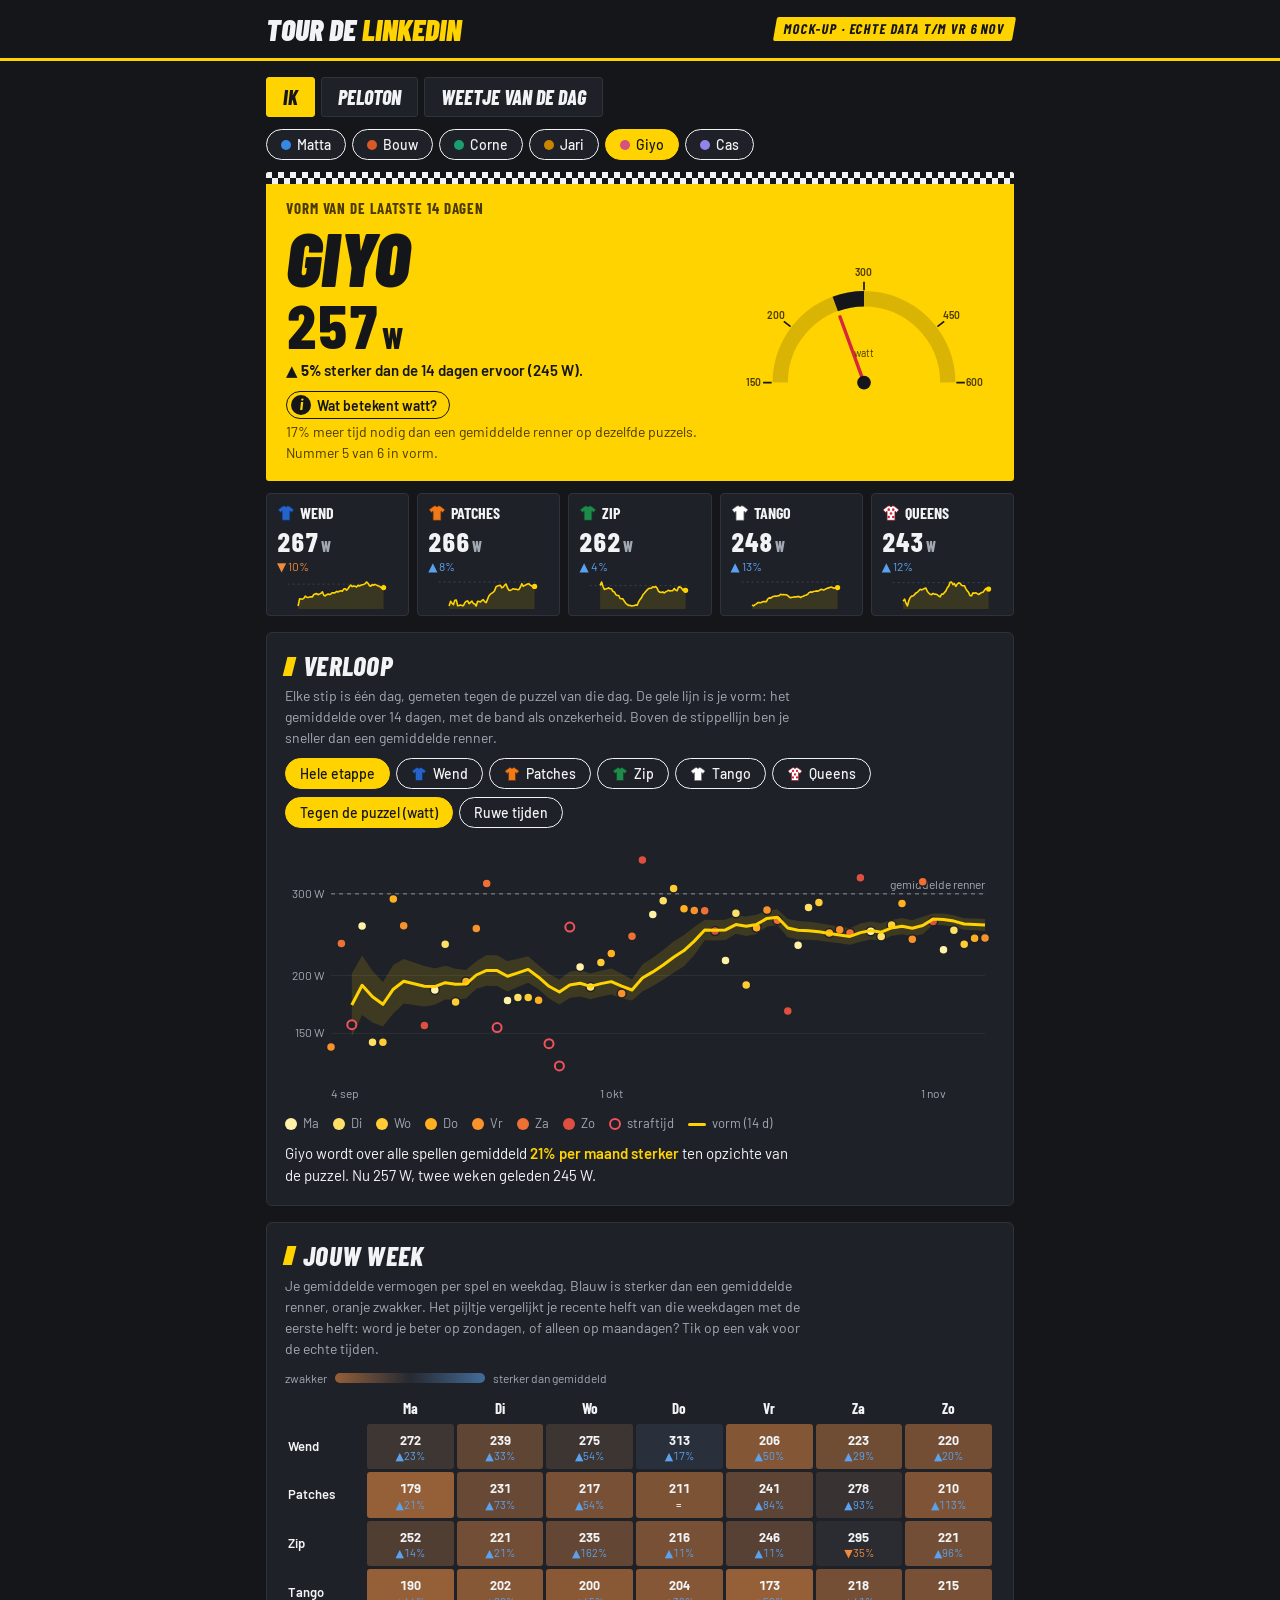
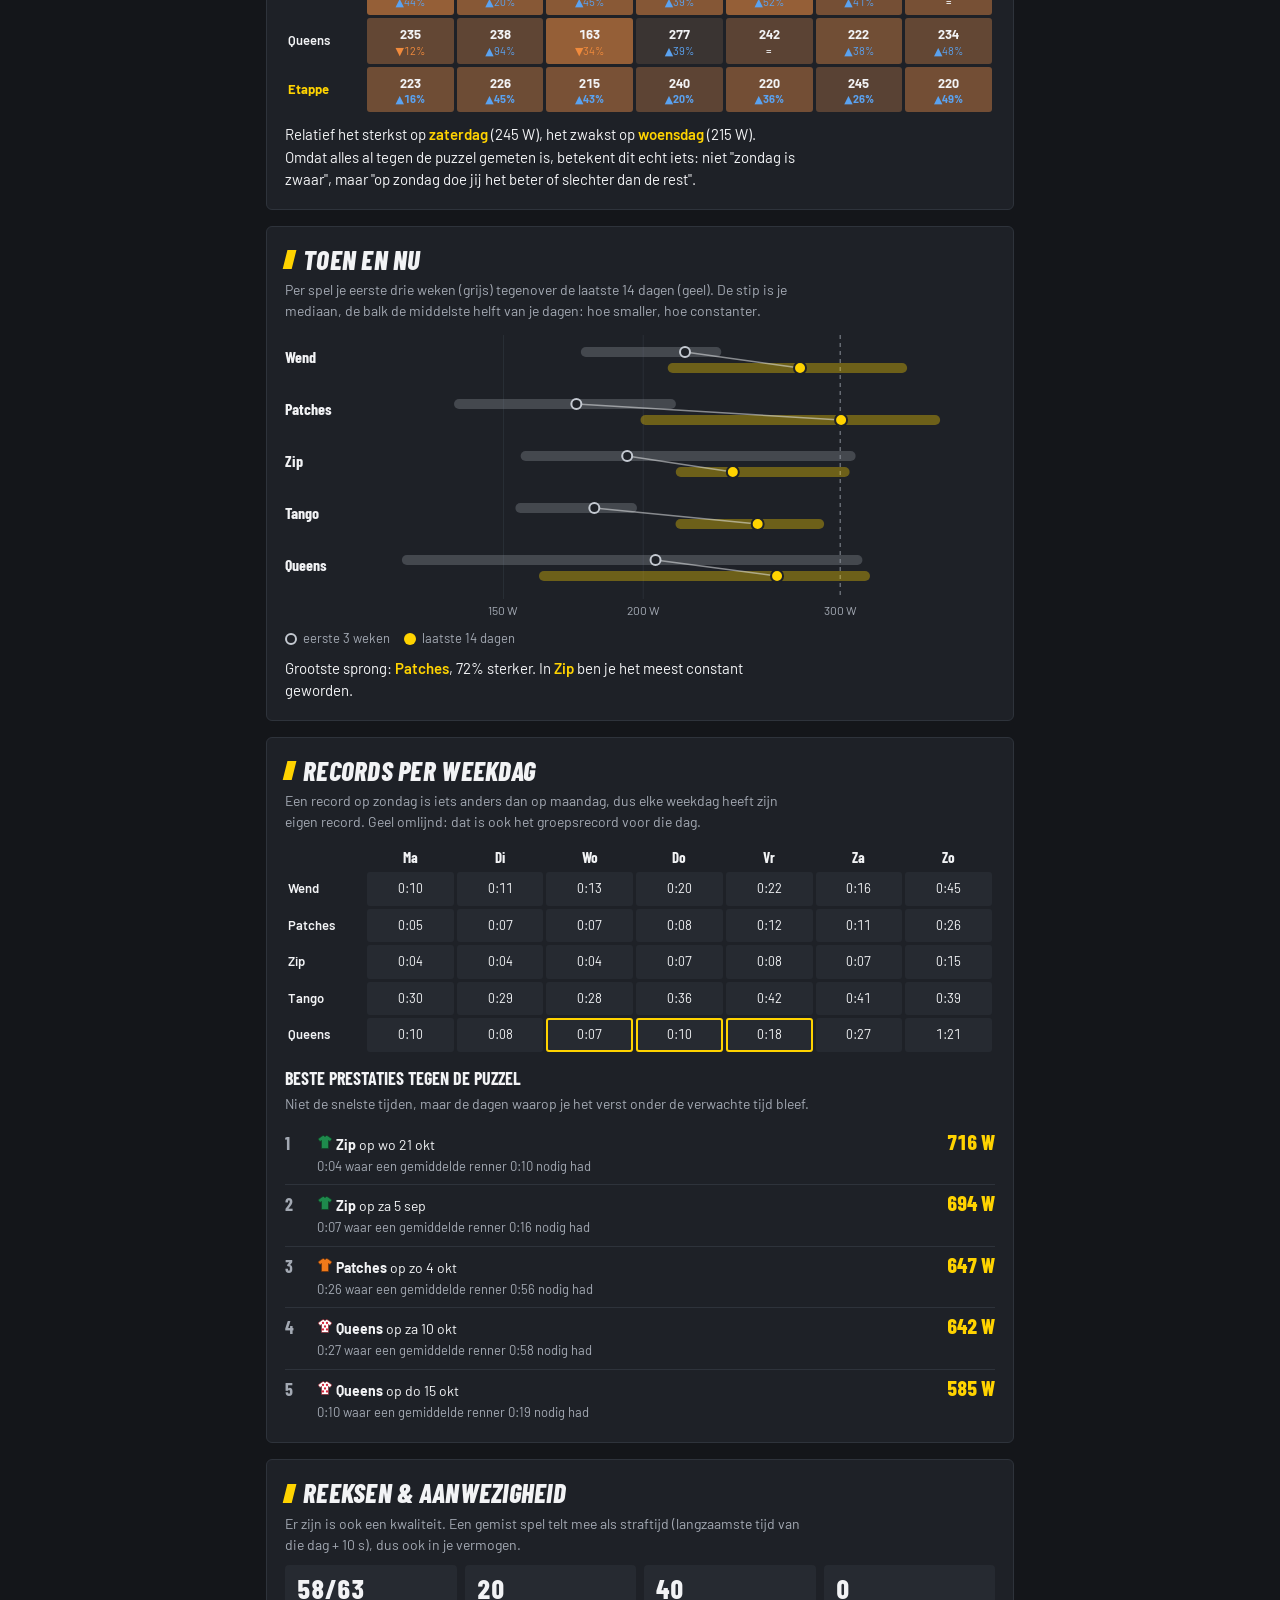
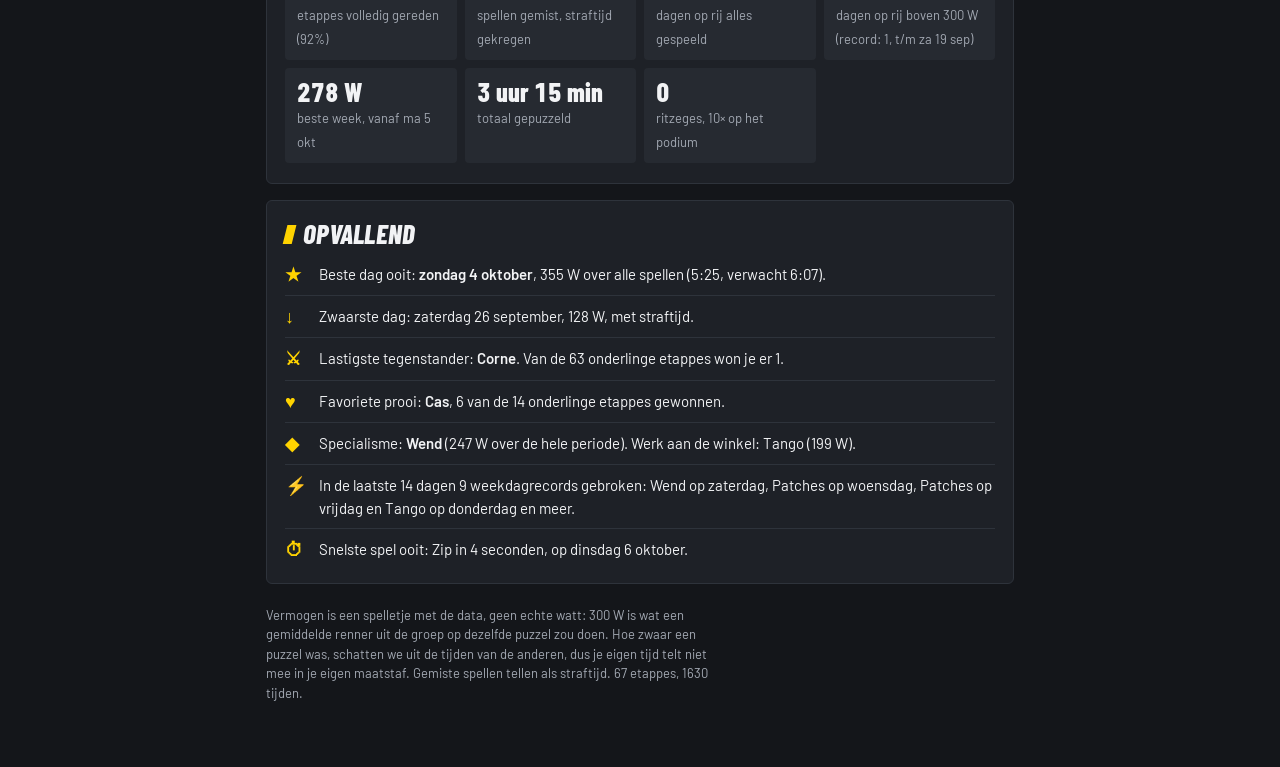
==== commit 2ecb0d3a: "Mock-up: uitlegknop over vermogen in watt Co-Authored-By: Claude Opus 5.5 <noreply@anthropic.com> Cl" ====
--- a/docs/mockup-statistieken.html
+++ b/docs/mockup-statistieken.html
@@ -60,6 +60,15 @@
 .hero .delta b{font-weight:700}
 .hero .rang{font-size:14px;margin:2px 0 0;color:var(--geel-d)}
 .meter{width:100%;height:auto;display:block}
+.uitleg-knop{display:inline-flex;align-items:center;gap:6px;margin-top:10px;background:none;border:1.5px solid var(--inkt);color:var(--inkt);border-radius:20px;padding:3px 12px 3px 4px;font:600 14px/1.4 var(--tekst);cursor:pointer}
+.uitleg-knop:hover{background:rgba(20,22,26,.1)}
+.uitleg-knop .i{width:20px;height:20px;border-radius:50%;background:var(--inkt);color:var(--geel);display:inline-flex;align-items:center;justify-content:center;font:800 italic 14px/1 var(--cond)}
+.watt-uitleg{background:var(--inkt);color:var(--asfalt);margin:0 20px 18px;padding:14px 16px;border-radius:4px;font-size:14px}
+.watt-uitleg h3{font:800 italic 20px/1.1 var(--cond);text-transform:uppercase;color:var(--geel);margin:0 0 8px}
+.watt-uitleg ul{margin:0;padding-left:18px;display:grid;gap:5px}
+.watt-uitleg b{color:var(--geel);font-weight:600}
+.watt-uitleg .vb{margin:10px 0 0;padding-top:10px;border-top:1px solid var(--lijn);color:var(--sub)}
+.watt-uitleg .vb b{color:var(--asfalt)}
 .spellen{display:grid;grid-template-columns:repeat(5,minmax(0,1fr));gap:8px;margin-top:12px}
 .spelkaart{background:var(--wit);border:1px solid var(--lijn);border-radius:4px;padding:10px 10px 6px;min-width:0;cursor:pointer;text-align:left}
 .spelkaart:hover,.spelkaart[aria-pressed="true"]{border-color:var(--geel)}
@@ -1985,7 +1994,7 @@
 /* ===== status ===== */
 let tab = ["ik","peloton","weetje"].includes(location.hash.slice(1)) ? location.hash.slice(1) : "ik";
 let speler = players.includes(lezen("tdl-stat-speler")) ? lezen("tdl-stat-speler") : players[players.length - 2] || players[0];
-let spelKeus = ETAPPE, modus = "puzzel", kalSpel = "Queens", wDag = D - 1;
+let wattOpen = false, spelKeus = ETAPPE, modus = "puzzel", kalSpel = "Queens", wDag = D - 1;
 $("#mockLabel").textContent = `Mock-up · echte data t/m ${datumKort(dates[D - 1])}`;
 
 /* ===== tooltip ===== */
@@ -2064,9 +2073,23 @@
       <p class="naam">${esc(p)}</p>
       <div class="watt">${nu ? Math.round(nu.watt) : "–"}<small>W</small></div>
       <p class="delta">${deltaZin}</p>
+      <button type="button" class="uitleg-knop" id="wattKnop" aria-expanded="${wattOpen}" aria-controls="wattUitleg"><span class="i" aria-hidden="true">i</span>Wat betekent watt?</button>
       <p class="rang">${nu ? `${tijdF >= 0 ? `${pctTxt(tijdF)} minder tijd nodig` : `${pctTxt(tijdF)} meer tijd nodig`} dan een gemiddelde renner op dezelfde puzzels. ` : ""}${plek >= 0 ? `Nummer ${plek + 1} van ${rang.length} in vorm.` : ""}</p>
     </div>
-    <div>${nu ? meter(nu.watt) : ""}</div></div>`;
+    <div>${nu ? meter(nu.watt) : ""}</div></div>
+    <div class="watt-uitleg" id="wattUitleg" ${wattOpen ? "" : "hidden"}>
+      <h3>Wat betekent watt?</h3>
+      <ul>
+        <li><b>300 W</b> is wat een gemiddelde renner uit de groep op <i>dezelfde puzzel</i> zou trappen. Daarboven ben je sneller, daaronder trager.</li>
+        <li>Zo tellen makkelijke maandagen en zware zondagen eerlijk mee: je wordt altijd gemeten tegen hoe zwaar die puzzel was.</li>
+        <li>Hoe zwaar een puzzel was, halen we uit de tijden van de <i>anderen</i> die dag, rekening houdend met hun eigen niveau. Jouw tijd telt niet mee in je eigen maatstaf.</li>
+        <li>Rekensom: 300 × verwachte tijd ÷ jouw tijd. 360 W = 17% minder tijd nodig, 240 W = 25% meer tijd nodig.</li>
+        <li>Spel gemist? Dan telt de straftijd (langzaamste tijd van die dag + 10 s). Er zijn is ook een kwaliteit.</li>
+        <li>Je <b>vorm</b> is je gemiddelde over de laatste 14 dagen.</li>
+      </ul>
+      <p class="vb">Voorbeeld: een gemiddelde renner doet de zondag-Queens in <b>1:30</b>, jij in <b>1:15</b>. Dan trap je 300 × 90 ÷ 75 = <b>360 W</b>. Geen echte watt, wel een eerlijke vergelijking.</p>
+    </div>`;
+  $("#wattKnop").onclick = () => { wattOpen = !wattOpen; $("#wattKnop").setAttribute("aria-expanded", wattOpen); $("#wattUitleg").hidden = !wattOpen; };
   $("#spelKaarten").innerHTML = games.map(g => {
     const v = vorm(p, g), t = vorigEind >= 0 ? vorm(p, g, vorigEind) : null;
     const lijn = glijdend(p, g).map(x => x && x.watt);
